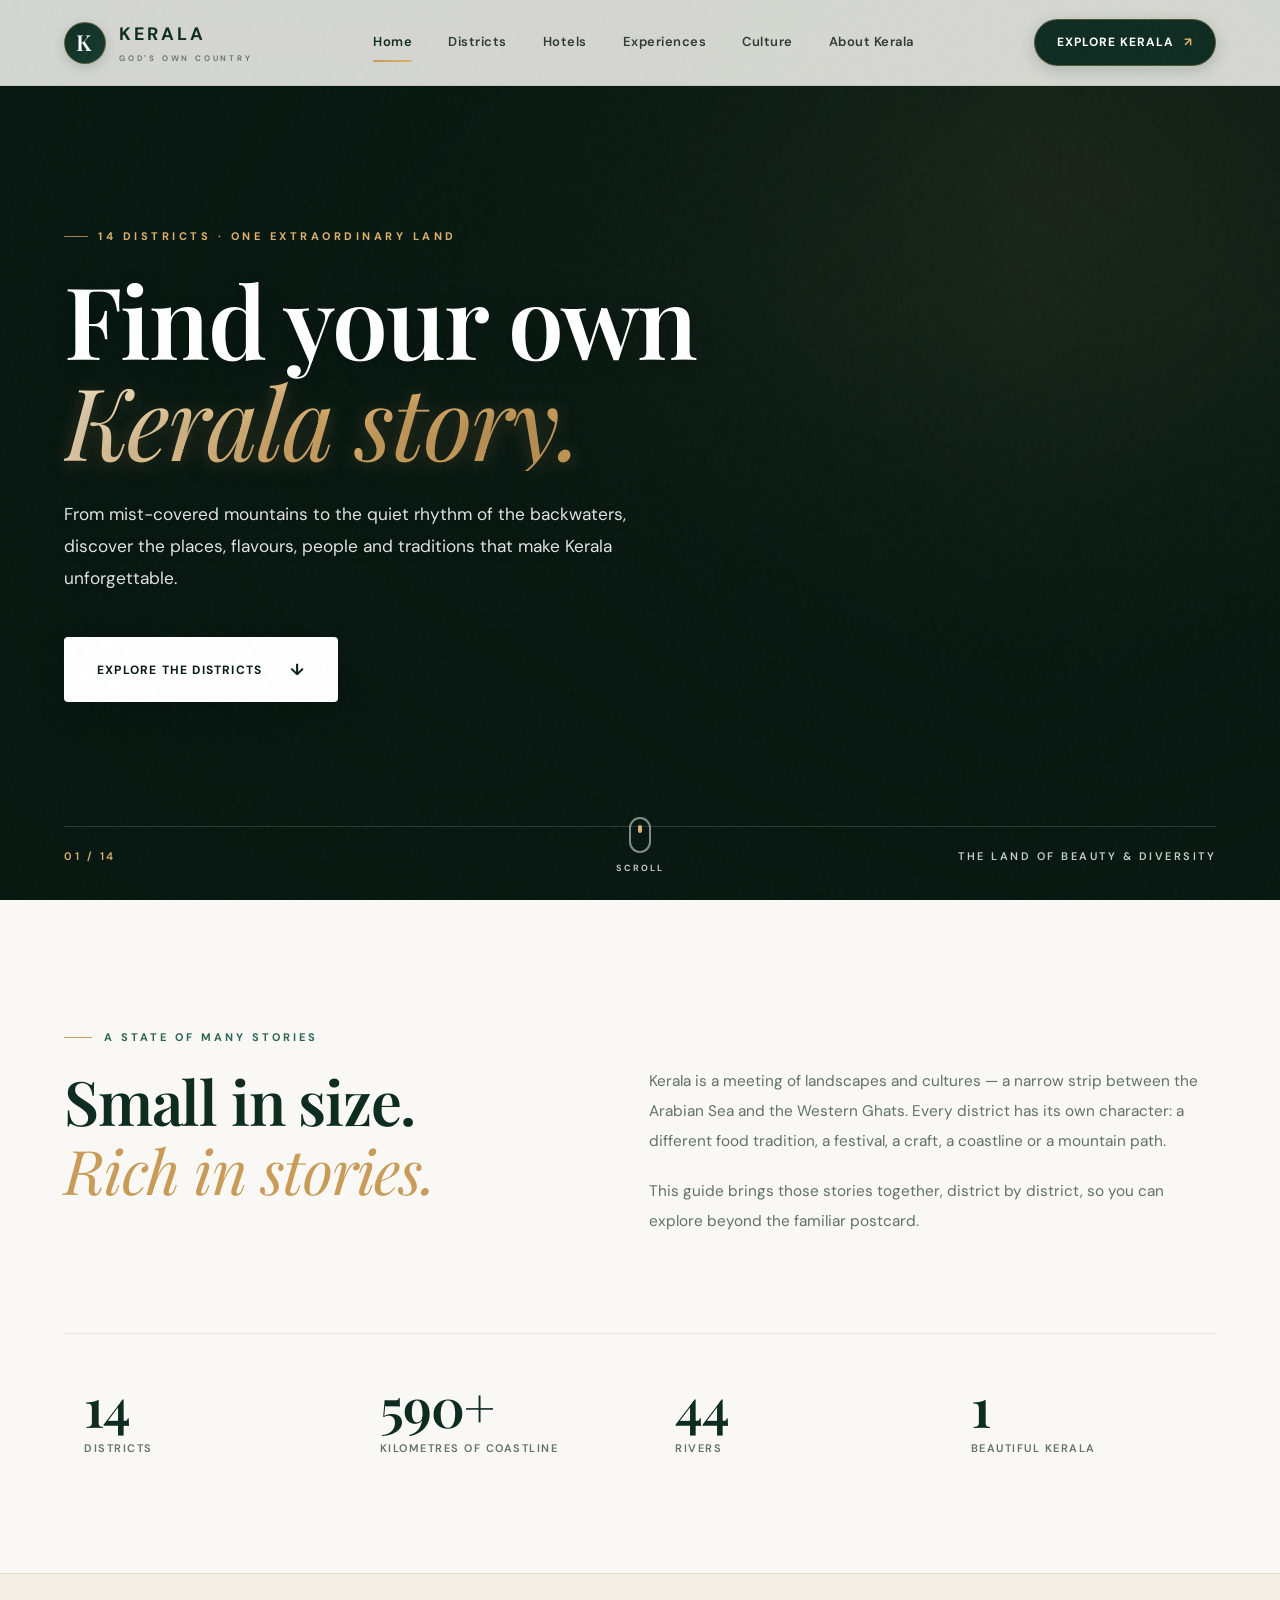
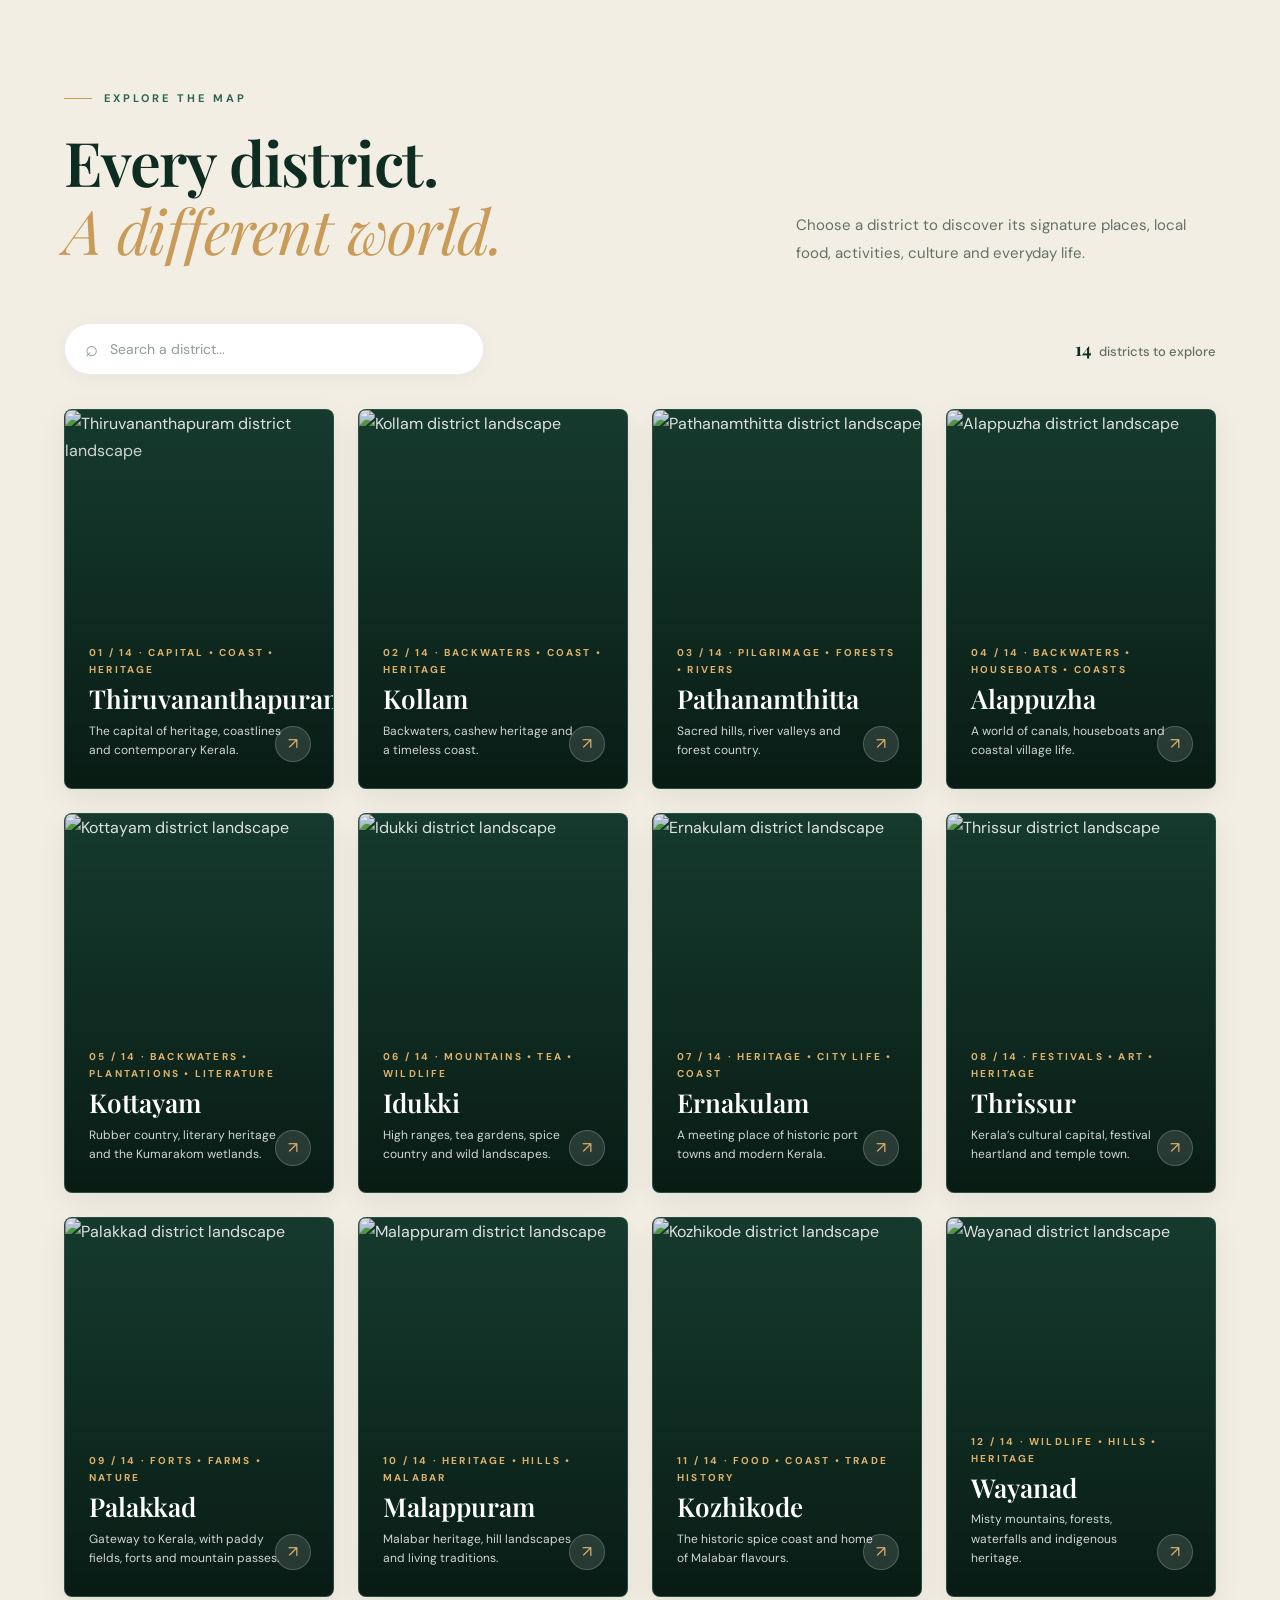
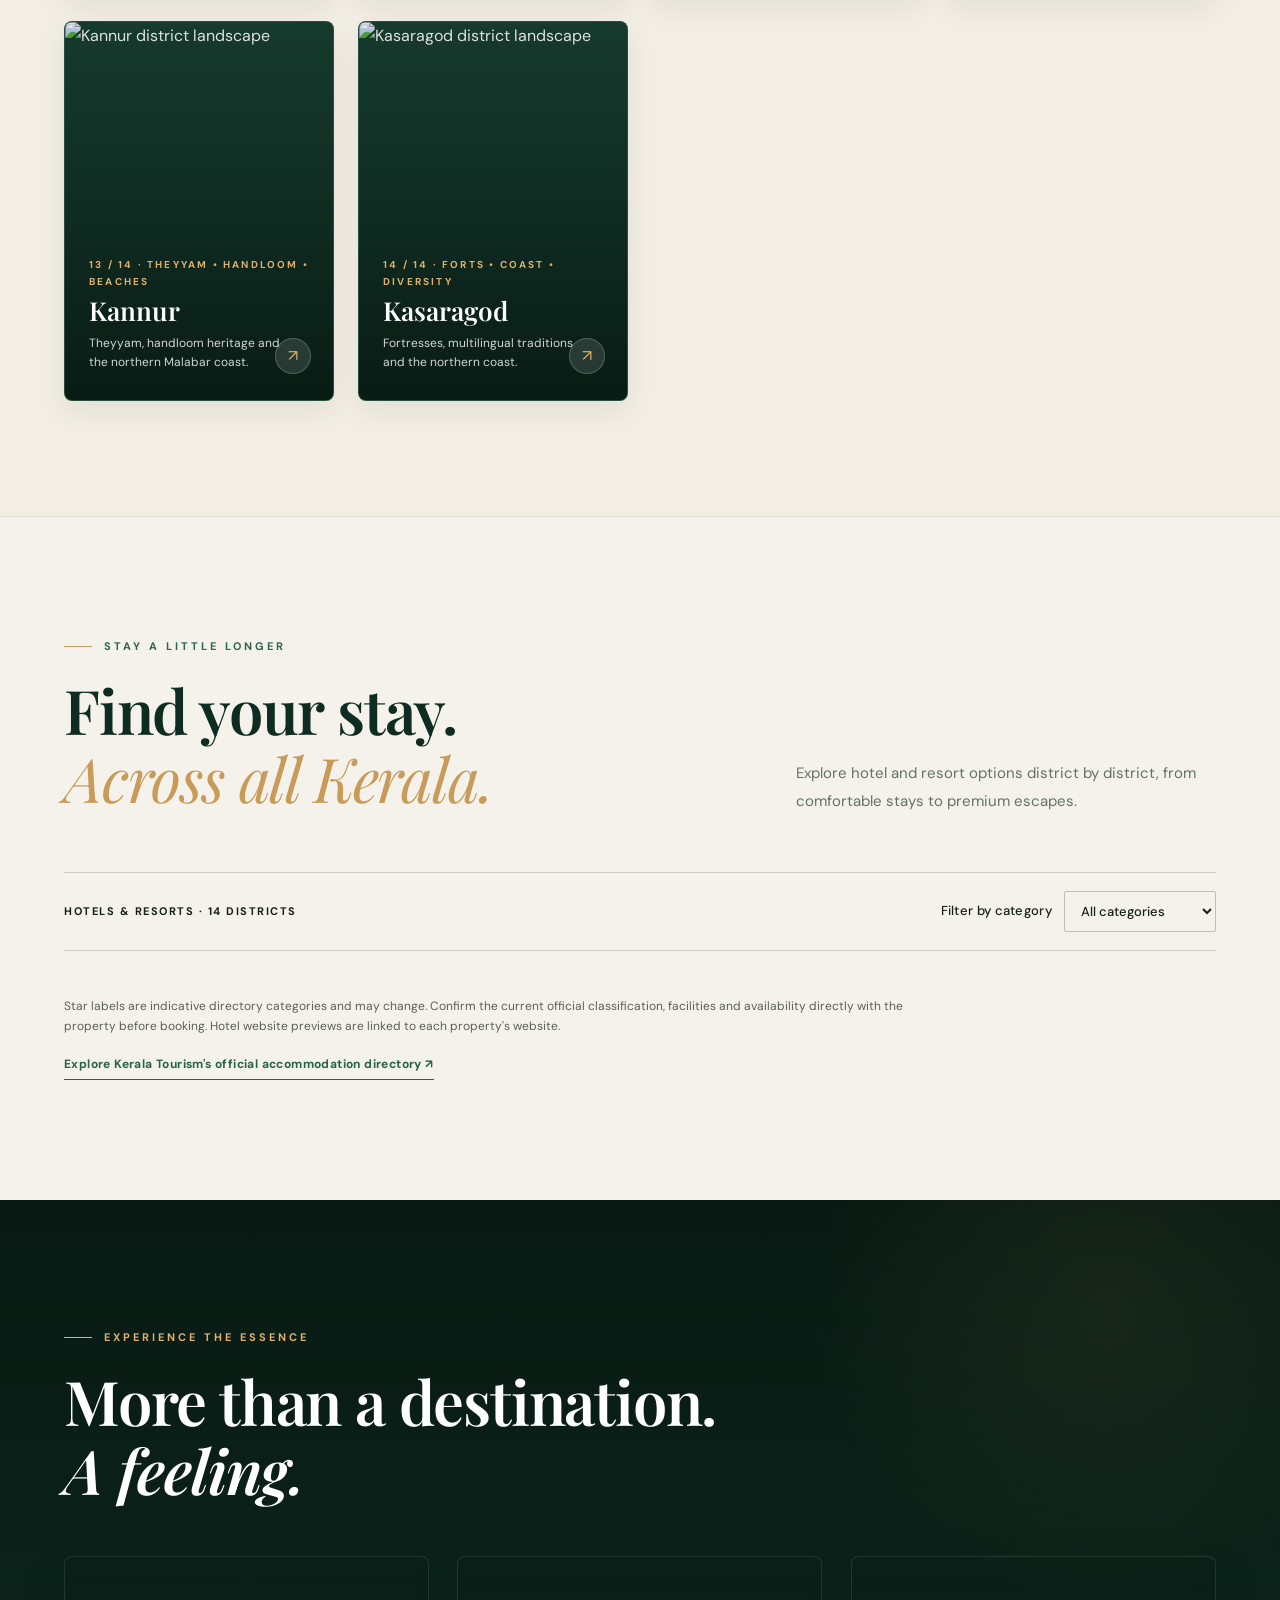
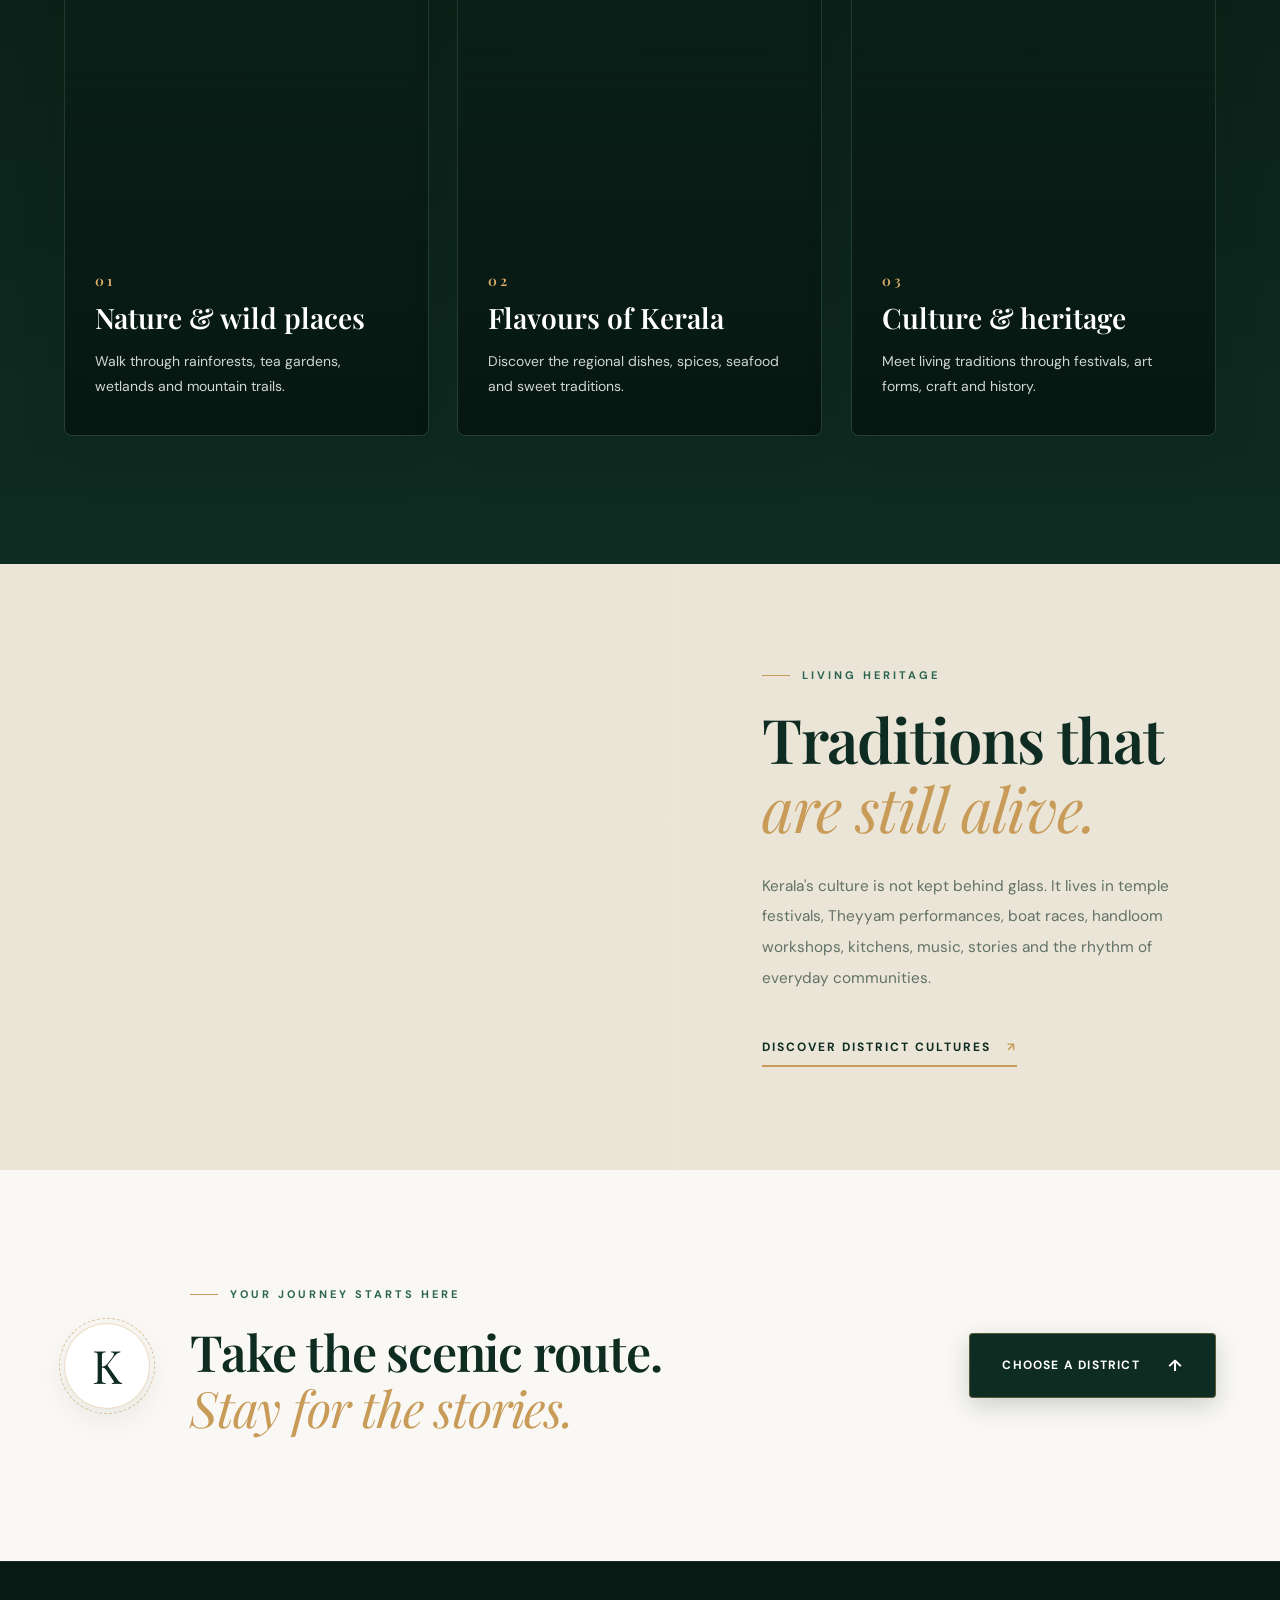
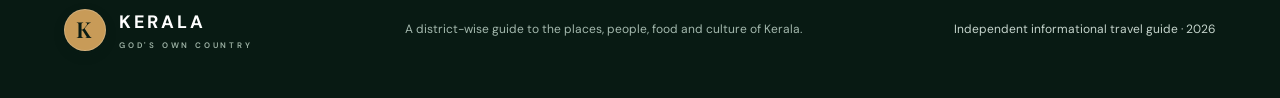
==== kerala-hotels-photos-fixed/kerala/index.html @ 07b2b493 "Add complete Travelogue project" ====
<!DOCTYPE html>
<html lang="en">
<head>
<meta charset="UTF-8">
<meta name="viewport" content="width=device-width, initial-scale=1.0">
<meta name="description" content="Explore all 14 districts of Kerala — places, food, culture, activities and local life.">
<title>KERALA — Discover God's Own Country</title>
<link rel="preconnect" href="https://fonts.googleapis.com">
<link rel="preconnect" href="https://fonts.gstatic.com" crossorigin>
<link href="https://fonts.googleapis.com/css2?family=DM+Sans:ital,wght@0,300;0,400;0,500;0,600;0,700;1,400&family=Playfair+Display:ital,wght@0,400;0,500;0,600;0,700;1,400;1,600&display=swap" rel="stylesheet">
<link rel="stylesheet" href="css/style.css">
</head>
<body>
<div class="scroll-progress-bar" id="scrollProgressBar" aria-hidden="true"></div>

<header class="site-header" id="siteHeader">
  <a class="brand" href="index.html">
    <span class="brand-mark">K</span>
    <span>KERALA<small>GOD'S OWN COUNTRY</small></span>
  </a>
  <button class="menu-toggle" id="menuToggle" aria-label="Open navigation">☰</button>
  <nav class="main-nav" id="mainNav">
    <a class="active" href="#home">Home</a>
    <a href="#districts">Districts</a>
    <a href="#hotels">Hotels</a>
    <a href="#experiences">Experiences</a>
    <a href="#culture">Culture</a>
    <a href="#about">About Kerala</a>
  </nav>
  <a class="nav-cta" href="#districts">Explore Kerala <span>↗</span></a>
</header>

<main>
<section class="hero" id="home">
  <div class="hero-image" id="heroBg"></div>
  <div class="hero-shade"></div>
  <div class="hero-content">
    <p class="eyebrow light">14 DISTRICTS · ONE EXTRAORDINARY LAND</p>
    <h1>Find your own<br><em>Kerala story.</em></h1>
    <p class="hero-copy">From mist-covered mountains to the quiet rhythm of the backwaters, discover the places, flavours, people and traditions that make Kerala unforgettable.</p>
    <a class="button button-light" href="#districts">Explore the districts <span>↓</span></a>
  </div>
  <div class="hero-caption">
    <span>01 / 14</span>
    <span>THE LAND OF BEAUTY & DIVERSITY</span>
  </div>
  <div class="hero-scroll-indicator" aria-hidden="true">
    <div class="mouse-icon"><div class="mouse-wheel"></div></div>
    <span>SCROLL</span>
  </div>
</section>

<section class="intro section-wrap" id="about">
  <div class="section-kicker" data-reveal>A STATE OF MANY STORIES</div>
  <div class="intro-grid">
    <h2 data-reveal>Small in size.<br><em>Rich in stories.</em></h2>
    <div data-reveal>
      <p>Kerala is a meeting of landscapes and cultures — a narrow strip between the Arabian Sea and the Western Ghats. Every district has its own character: a different food tradition, a festival, a craft, a coastline or a mountain path.</p>
      <p>This guide brings those stories together, district by district, so you can explore beyond the familiar postcard.</p>
    </div>
  </div>
  <div class="stats" data-reveal>
    <div><strong>14</strong><span>Districts</span></div>
    <div><strong>590+</strong><span>Kilometres of coastline</span></div>
    <div><strong>44</strong><span>Rivers</span></div>
    <div><strong>1</strong><span>Beautiful Kerala</span></div>
  </div>
</section>

<section class="district-section" id="districts">
  <div class="section-wrap">
    <div class="section-heading" data-reveal>
      <div>
        <div class="section-kicker">EXPLORE THE MAP</div>
        <h2>Every district.<br><em>A different world.</em></h2>
      </div>
      <p>Choose a district to discover its signature places, local food, activities, culture and everyday life.</p>
    </div>
    <div class="district-tools" data-reveal>
      <label class="search-box">
        <span class="search-icon">⌕</span>
        <input id="districtSearch" type="search" placeholder="Search a district..." autocomplete="off">
        <button id="searchClear" class="search-clear" type="button" aria-label="Clear search" style="display:none;">✕</button>
      </label>
      <div class="district-count"><b id="districtCount">14</b> districts to explore</div>
    </div>
    <div class="district-grid" id="districtGrid" data-reveal></div>
  </div>
</section>

<section class="hotel-section" id="hotels">
  <div class="section-wrap">
    <div class="section-heading" data-reveal>
      <div><div class="section-kicker">STAY A LITTLE LONGER</div><h2>Find your stay.<br><em>Across all Kerala.</em></h2></div>
      <p>Explore hotel and resort options district by district, from comfortable stays to premium escapes.</p>
    </div>
    <div class="hotel-toolbar" data-reveal>
      <span>HOTELS &amp; RESORTS · 14 DISTRICTS</span>
      <label for="hotelStarFilter">Filter by category
        <select id="hotelStarFilter"><option value="all">All categories</option><option value="5">5 star</option><option value="4">4 star</option><option value="3">3 star</option></select>
      </label>
    </div>
    <div id="hotelDistricts"></div>
    <p class="hotel-disclaimer">Star labels are indicative directory categories and may change. Confirm the current official classification, facilities and availability directly with the property before booking. Hotel website previews are linked to each property's website.</p>
    <a class="hotel-source" href="https://www.keralatourism.org/hotels/" target="_blank" rel="noopener">Explore Kerala Tourism's official accommodation directory ↗</a>
  </div>
</section>

<section class="experience-section" id="experiences">
  <div class="section-wrap">
    <div class="section-kicker light" data-reveal>EXPERIENCE THE ESSENCE</div>
    <h2 data-reveal>More than a destination.<br><em>A feeling.</em></h2>
    <div class="experience-grid" data-reveal>
      <article class="experience-card exp-nature"><div><span>01</span><h3>Nature &amp; wild places</h3><p>Walk through rainforests, tea gardens, wetlands and mountain trails.</p></div></article>
      <article class="experience-card exp-food"><div><span>02</span><h3>Flavours of Kerala</h3><p>Discover the regional dishes, spices, seafood and sweet traditions.</p></div></article>
      <article class="experience-card exp-heritage"><div><span>03</span><h3>Culture &amp; heritage</h3><p>Meet living traditions through festivals, art forms, craft and history.</p></div></article>
    </div>
  </div>
</section>

<section class="culture-strip" id="culture">
  <div class="culture-photo" id="cultureBg" data-reveal="scale-in"></div>
  <div class="culture-copy" data-reveal="fade-left">
    <div class="section-kicker">LIVING HERITAGE</div>
    <h2>Traditions that<br><em>are still alive.</em></h2>
    <p>Kerala's culture is not kept behind glass. It lives in temple festivals, Theyyam performances, boat races, handloom workshops, kitchens, music, stories and the rhythm of everyday communities.</p>
    <a class="text-link" href="#districts">Discover district cultures <span>↗</span></a>
  </div>
</section>

<section class="closing section-wrap" data-reveal>
  <div class="closing-mark">K</div>
  <div>
    <div class="section-kicker">YOUR JOURNEY STARTS HERE</div>
    <h2>Take the scenic route.<br><em>Stay for the stories.</em></h2>
  </div>
  <a class="button button-dark" href="#districts">Choose a district <span>↑</span></a>
</section>
</main>

<footer class="footer">
  <a class="brand brand-footer" href="index.html">
    <span class="brand-mark">K</span>
    <span>KERALA<small>GOD'S OWN COUNTRY</small></span>
  </a>
  <p>A district-wise guide to the places, people, food and culture of Kerala.</p>
  <span>Independent informational travel guide · 2026</span>
</footer>

<script src="js/data.js"></script>
<script src="js/main.js"></script>
<script src="js/hotels.js"></script>
</body>
</html>
---- kerala-hotels-photos-fixed/kerala/css/style.css ----
/* ==========================================================================
   KERALA — IMMERSIVE TOURISM EXPERIENCE
   Inspired by "Kerala Tourism Landing Page Animation — ATITHIKAL"
   High-end Editorial Travel Design System & Motion Engine
   ========================================================================== */

/* --- Custom Properties & Design Tokens --- */
:root {
  /* Earthy Kerala Palette */
  --c-forest-deep: #081a13;
  --c-forest: #0f2c22;
  --c-forest-mid: #183e31;
  --c-forest-soft: #235242;
  --c-forest-light: #2d6552;
  
  --c-gold: #c89b58;
  --c-gold-bright: #dfb16c;
  --c-gold-light: #f1ddb6;
  --c-gold-glow: rgba(200, 155, 88, 0.35);
  
  --c-cream-bg: #f9f8f4;
  --c-cream-surface: #f2eee3;
  --c-cream-alt: #ebe5d7;
  --c-cream-card: #ffffff;
  
  --c-ink: #17211b;
  --c-ink-soft: #2d3b33;
  --c-muted: #627267;
  --c-muted-light: #8e9e94;
  
  --c-border: rgba(20, 50, 36, 0.09);
  --c-border-light: rgba(20, 50, 36, 0.05);
  --c-border-dark: rgba(255, 255, 255, 0.12);
  --c-border-gold: rgba(200, 155, 88, 0.35);
  
  /* Typography */
  --font-serif: 'Playfair Display', Georgia, 'Times New Roman', serif;
  --font-sans: 'DM Sans', -apple-system, BlinkMacSystemFont, 'Segoe UI', Roboto, sans-serif;
  
  /* Layout & Spacing */
  --container-max: 1360px;
  --pad-gutter: clamp(1.5rem, 5vw, 5rem);
  --header-height: 86px;
  
  /* Shadows & Depth */
  --shadow-sm: 0 4px 16px rgba(10, 28, 20, 0.04);
  --shadow-md: 0 10px 30px rgba(10, 28, 20, 0.07);
  --shadow-lg: 0 20px 48px rgba(10, 28, 20, 0.12);
  --shadow-glow: 0 0 35px var(--c-gold-glow);
  
  /* Animation Timing */
  --ease-out-expo: cubic-bezier(0.16, 1, 0.3, 1);
  --ease-out-soft: cubic-bezier(0.25, 1, 0.5, 1);
  --ease-in-out: cubic-bezier(0.65, 0, 0.35, 1);
  --duration-fast: 0.25s;
  --duration-normal: 0.5s;
  --duration-slow: 0.9s;
}

/* --- Base & Reset --- */
*, *::before, *::after {
  box-sizing: border-box;
  margin: 0;
  padding: 0;
}

html {
  scroll-behavior: smooth;
  scroll-padding-top: calc(var(--header-height) + 20px);
  font-size: 16px;
  background-color: var(--c-cream-bg);
  color: var(--c-ink);
  -webkit-font-smoothing: antialiased;
  -moz-osx-font-smoothing: grayscale;
}

body {
  font-family: var(--font-sans);
  line-height: 1.7;
  color: var(--c-ink);
  background-color: var(--c-cream-bg);
  overflow-x: hidden;
  position: relative;
}

/* Subtle Natural Paper/Film Grain Texture Overlay */
body::before {
  content: "";
  position: fixed;
  inset: 0;
  width: 100%;
  height: 100%;
  pointer-events: none;
  z-index: 999;
  opacity: 0.028;
  background-image: url("data:image/svg+xml,%3Csvg viewBox='0 0 200 200' xmlns='http://www.w3.org/2000/svg'%3E%3Cfilter id='noiseFilter'%3E%3CfeTurbulence type='fractalNoise' baseFrequency='0.85' numOctaves='3' stitchTiles='stitch'/%3E%3C/filter%3E%3Crect width='100%25' height='100%25' filter='url(%23noiseFilter)'/%3E%3C/svg%3E");
}

a {
  color: inherit;
  text-decoration: none;
  transition: color var(--duration-fast) ease;
}

img {
  max-width: 100%;
  height: auto;
  display: block;
}

button, input {
  font-family: inherit;
}

/* --- Scroll Progress Bar --- */
.scroll-progress-bar {
  position: fixed;
  top: 0;
  left: 0;
  height: 3px;
  width: 0%;
  background: linear-gradient(90deg, var(--c-gold), #edd2a4, var(--c-gold));
  z-index: 1000;
  box-shadow: 0 0 10px rgba(200, 155, 88, 0.7);
  transition: width 0.1s linear;
  pointer-events: none;
}

/* --- Floating Editorial Header --- */
.site-header {
  height: var(--header-height);
  padding: 0 var(--pad-gutter);
  display: flex;
  align-items: center;
  justify-content: space-between;
  position: fixed;
  top: 0;
  left: 0;
  right: 0;
  z-index: 100;
  background: rgba(249, 248, 244, 0.85);
  backdrop-filter: blur(16px);
  -webkit-backdrop-filter: blur(16px);
  border-bottom: 1px solid var(--c-border);
  transition: background var(--duration-normal) var(--ease-out-soft),
              height var(--duration-normal) var(--ease-out-soft),
              box-shadow var(--duration-normal) var(--ease-out-soft),
              border-color var(--duration-normal) var(--ease-out-soft);
}

.site-header.scrolled {
  height: 72px;
  background: rgba(249, 248, 244, 0.96);
  box-shadow: 0 10px 30px rgba(10, 28, 20, 0.08);
  border-bottom-color: rgba(20, 50, 36, 0.12);
}

/* Brand Identity */
.brand {
  display: flex;
  align-items: center;
  gap: 13px;
  font-size: 18px;
  font-weight: 700;
  letter-spacing: 3px;
  color: var(--c-forest);
  position: relative;
  transition: transform var(--duration-fast) ease;
}

.brand:hover {
  transform: translateY(-1px);
}

.brand-mark {
  width: 42px;
  height: 42px;
  border-radius: 50%;
  display: grid;
  place-items: center;
  background: linear-gradient(135deg, var(--c-forest) 0%, #173d30 100%);
  color: #fff;
  font-family: var(--font-serif);
  font-size: 22px;
  font-weight: 600;
  border: 1px solid rgba(200, 155, 88, 0.4);
  box-shadow: 0 4px 12px rgba(10, 28, 20, 0.15);
  transition: border-color var(--duration-normal) ease, transform var(--duration-normal) var(--ease-out-expo);
}

.brand:hover .brand-mark {
  border-color: var(--c-gold);
  transform: rotate(5deg) scale(1.05);
}

.brand small {
  display: block;
  font-size: 8px;
  letter-spacing: 2.8px;
  font-weight: 600;
  color: var(--c-muted);
  margin-top: 2px;
}

/* Minimal Navigation Links */
.main-nav {
  display: flex;
  align-items: center;
  gap: 36px;
  font-size: 13px;
  font-weight: 600;
  letter-spacing: 0.5px;
  color: var(--c-ink-soft);
}

.main-nav a {
  padding: 8px 0;
  position: relative;
  transition: color var(--duration-fast) ease;
}

.main-nav a::after {
  content: "";
  position: absolute;
  bottom: 0;
  left: 0;
  width: 0;
  height: 2px;
  background: linear-gradient(90deg, var(--c-gold), var(--c-gold-bright));
  transition: width var(--duration-normal) var(--ease-out-expo);
  border-radius: 2px;
}

.main-nav a:hover,
.main-nav a.active {
  color: var(--c-forest);
}

.main-nav a:hover::after,
.main-nav a.active::after {
  width: 100%;
}

/* Nav CTA Button */
.nav-cta {
  display: inline-flex;
  align-items: center;
  gap: 10px;
  font-size: 12px;
  font-weight: 700;
  letter-spacing: 1px;
  text-transform: uppercase;
  background: var(--c-forest);
  color: #ffffff;
  padding: 12px 22px;
  border-radius: 40px;
  border: 1px solid rgba(200, 155, 88, 0.35);
  box-shadow: 0 4px 16px rgba(15, 44, 34, 0.2);
  transition: all var(--duration-normal) var(--ease-out-expo);
  position: relative;
  overflow: hidden;
}

.nav-cta::before {
  content: "";
  position: absolute;
  inset: 0;
  background: linear-gradient(90deg, transparent, rgba(255, 255, 255, 0.15), transparent);
  transform: translateX(-100%);
  transition: transform 0.6s ease;
}

.nav-cta:hover {
  background: var(--c-forest-mid);
  border-color: var(--c-gold);
  transform: translateY(-2px);
  box-shadow: 0 8px 24px rgba(15, 44, 34, 0.28), 0 0 16px var(--c-gold-glow);
}

.nav-cta:hover::before {
  transform: translateX(100%);
}

.nav-cta span {
  color: var(--c-gold-bright);
  transition: transform var(--duration-fast) ease;
}

.nav-cta:hover span {
  transform: translate(2px, -2px);
}

/* Mobile Hamburger Toggle */
.menu-toggle {
  display: none;
  background: none;
  border: none;
  cursor: pointer;
  width: 44px;
  height: 44px;
  border-radius: 50%;
  color: var(--c-forest);
  font-size: 26px;
  line-height: 1;
  transition: background-color var(--duration-fast) ease;
}

.menu-toggle:hover {
  background-color: rgba(20, 50, 36, 0.05);
}

/* --- Full-Screen Cinematic Hero Section --- */
.hero {
  position: relative;
  height: 100vh;
  min-height: 720px;
  max-height: 1100px;
  display: flex;
  align-items: center;
  overflow: hidden;
  background-color: var(--c-forest-deep);
  color: #ffffff;
}

/* Landscape Imagery with Ken Burns Animation & Parallax Hook */
.hero-image {
  position: absolute;
  inset: -5%;
  width: 110%;
  height: 110%;
  background-image: url('https://commons.wikimedia.org/wiki/Special:FilePath/Misty_tea_plantation_munnar.jpg?width=2200');
  background-position: center 48%;
  background-size: cover;
  background-repeat: no-repeat;
  will-change: transform;
  animation: kenBurns 28s ease-in-out infinite alternate;
}

@keyframes kenBurns {
  0% {
    transform: scale(1) translate3d(0, 0, 0);
  }
  50% {
    transform: scale(1.07) translate3d(-1%, -1%, 0);
  }
  100% {
    transform: scale(1.12) translate3d(1%, 0.5%, 0);
  }
}

/* Atmospheric Multi-Gradient Shading */
.hero-shade {
  position: absolute;
  inset: 0;
  background: 
    linear-gradient(90deg, 
      rgba(7, 23, 17, 0.88) 0%, 
      rgba(7, 23, 17, 0.62) 45%, 
      rgba(7, 23, 17, 0.25) 80%,
      rgba(7, 23, 17, 0.45) 100%),
    linear-gradient(180deg, 
      rgba(7, 23, 17, 0.3) 0%, 
      transparent 35%, 
      rgba(7, 23, 17, 0.75) 100%),
    radial-gradient(ellipse at 85% 20%, rgba(200, 155, 88, 0.15) 0%, transparent 50%);
  pointer-events: none;
}

/* Hero Content Styling & Staggered Reveal Animation */
.hero-content {
  position: relative;
  z-index: 5;
  margin-left: var(--pad-gutter);
  max-width: 780px;
  padding: 100px 30px 80px 0;
  opacity: 0;
  transform: translateY(30px);
  animation: heroEntrance 1.4s var(--ease-out-expo) forwards 0.25s;
}

@keyframes heroEntrance {
  to {
    opacity: 1;
    transform: translateY(0);
  }
}

.eyebrow {
  font-size: 11px;
  font-weight: 700;
  letter-spacing: 3.5px;
  text-transform: uppercase;
  color: var(--c-muted-light);
  margin-bottom: 22px;
  display: inline-flex;
  align-items: center;
  gap: 10px;
}

.eyebrow.light {
  color: var(--c-gold-bright);
}

.eyebrow::before {
  content: "";
  display: inline-block;
  width: 24px;
  height: 1px;
  background-color: currentColor;
  opacity: 0.7;
}

.hero h1 {
  font-family: var(--font-serif);
  font-size: clamp(52px, 7.8vw, 104px);
  font-weight: 600;
  line-height: 1.02;
  letter-spacing: -2px;
  margin: 0 0 28px;
  color: #ffffff;
  text-shadow: 0 4px 20px rgba(0, 0, 0, 0.35);
}

.hero h1 em {
  font-style: italic;
  font-weight: 400;
  background: linear-gradient(135deg, #fcecd2 0%, var(--c-gold-bright) 50%, var(--c-gold) 100%);
  -webkit-background-clip: text;
  -webkit-text-fill-color: transparent;
  display: inline-block;
  filter: drop-shadow(0 2px 8px rgba(200, 155, 88, 0.25));
}

.hero-copy {
  font-size: clamp(15px, 1.35vw, 18px);
  line-height: 1.85;
  color: rgba(255, 255, 255, 0.88);
  max-width: 580px;
  margin: 0 0 42px;
  font-weight: 400;
  text-shadow: 0 2px 10px rgba(0, 0, 0, 0.3);
}

/* Hero Button */
.button {
  display: inline-flex;
  align-items: center;
  gap: 28px;
  padding: 18px 32px;
  font-size: 12px;
  font-weight: 700;
  letter-spacing: 1.2px;
  text-transform: uppercase;
  border-radius: 4px;
  transition: all var(--duration-normal) var(--ease-out-expo);
  cursor: pointer;
  position: relative;
  overflow: hidden;
}

.button span {
  font-size: 16px;
  transition: transform var(--duration-fast) ease;
}

.button-light {
  background: #ffffff;
  color: var(--c-forest-deep);
  border: 1px solid rgba(255, 255, 255, 0.9);
  box-shadow: 0 10px 30px rgba(0, 0, 0, 0.2);
}

.button-light:hover {
  background: var(--c-gold-light);
  color: var(--c-forest-deep);
  border-color: var(--c-gold);
  transform: translateY(-3px);
  box-shadow: 0 16px 40px rgba(0, 0, 0, 0.28), 0 0 20px var(--c-gold-glow);
}

.button-light:hover span {
  transform: translateY(3px);
}

.button-dark {
  background: var(--c-forest);
  color: #ffffff;
  border: 1px solid rgba(200, 155, 88, 0.4);
  box-shadow: 0 8px 24px rgba(10, 28, 20, 0.18);
}

.button-dark:hover {
  background: var(--c-forest-mid);
  border-color: var(--c-gold);
  transform: translateY(-3px);
  box-shadow: 0 16px 36px rgba(10, 28, 20, 0.28), 0 0 20px var(--c-gold-glow);
}

.button-dark:hover span {
  transform: translateY(-3px);
}

/* Hero Bottom Status Caption */
.hero-caption {
  position: absolute;
  bottom: 34px;
  left: var(--pad-gutter);
  right: var(--pad-gutter);
  display: flex;
  justify-content: space-between;
  align-items: center;
  color: rgba(255, 255, 255, 0.78);
  font-size: 11px;
  font-weight: 600;
  letter-spacing: 2.5px;
  z-index: 5;
  border-top: 1px solid rgba(255, 255, 255, 0.15);
  padding-top: 20px;
}

.hero-caption span:first-child {
  color: var(--c-gold-bright);
}

/* Animated Scroll Indicator */
.hero-scroll-indicator {
  position: absolute;
  bottom: 24px;
  left: 50%;
  transform: translateX(-50%);
  display: flex;
  flex-direction: column;
  align-items: center;
  gap: 8px;
  color: rgba(255, 255, 255, 0.75);
  font-size: 9px;
  font-weight: 700;
  letter-spacing: 2px;
  z-index: 5;
  pointer-events: none;
}

.hero-scroll-indicator .mouse-icon {
  width: 22px;
  height: 36px;
  border: 2px solid rgba(255, 255, 255, 0.5);
  border-radius: 14px;
  position: relative;
}

.hero-scroll-indicator .mouse-wheel {
  width: 4px;
  height: 8px;
  background-color: var(--c-gold-bright);
  border-radius: 2px;
  position: absolute;
  top: 6px;
  left: 50%;
  transform: translateX(-50%);
  animation: mouseScroll 2.2s infinite ease-in-out;
}

@keyframes mouseScroll {
  0% {
    opacity: 0;
    transform: translate(-50%, 0);
  }
  30% {
    opacity: 1;
  }
  100% {
    opacity: 0;
    transform: translate(-50%, 14px);
  }
}

/* --- Section Containers & Layout --- */
.section-wrap {
  max-width: var(--container-max);
  margin: 0 auto;
  padding-left: var(--pad-gutter);
  padding-right: var(--pad-gutter);
}

.section-kicker {
  font-size: 11px;
  font-weight: 700;
  letter-spacing: 3px;
  color: var(--c-forest-light);
  margin-bottom: 20px;
  display: flex;
  align-items: center;
  gap: 12px;
  text-transform: uppercase;
}

.section-kicker::before {
  content: "";
  display: inline-block;
  width: 28px;
  height: 1.5px;
  background-color: var(--c-gold);
}

.section-kicker.light {
  color: var(--c-gold-bright);
}

.section-kicker.light::before {
  background-color: var(--c-gold-bright);
}

/* --- Section 1: Intro ("A State of Many Stories") --- */
.intro {
  padding-top: clamp(80px, 10vw, 140px);
  padding-bottom: clamp(70px, 9vw, 130px);
  position: relative;
}

.intro-grid {
  display: grid;
  grid-template-columns: 1fr 1.15fr;
  gap: 8%;
  align-items: start;
}

.intro h2,
.section-heading h2,
.experience-section h2,
.culture-copy h2,
.closing h2,
.district-intro h2,
.content-section h2 {
  font-family: var(--font-serif);
  font-size: clamp(38px, 4.8vw, 68px);
  font-weight: 600;
  line-height: 1.12;
  letter-spacing: -1.2px;
  margin: 0 0 10px;
  color: var(--c-forest);
}

.intro h2 em,
.section-heading h2 em,
.culture-copy h2 em,
.closing h2 em,
.district-intro h2 em,
.content-section h2 em {
  font-style: italic;
  font-weight: 400;
  color: var(--c-gold);
}

.intro-grid > div p {
  color: var(--c-muted);
  font-size: clamp(15px, 1.2vw, 17px);
  line-height: 1.95;
  margin: 0 0 20px;
}

/* Animated Stats Counter Grid */
.stats {
  display: grid;
  grid-template-columns: repeat(4, 1fr);
  border-top: 1px solid var(--c-border);
  margin-top: clamp(50px, 6vw, 85px);
  padding-top: clamp(30px, 4vw, 45px);
  gap: 30px;
}

.stats div {
  display: flex;
  flex-direction: column;
  gap: 6px;
  position: relative;
  padding-left: 18px;
  border-left: 2px solid transparent;
  transition: border-color var(--duration-normal) ease;
}

.stats div:hover {
  border-left-color: var(--c-gold);
}

.stats strong {
  font-family: var(--font-serif);
  font-size: clamp(38px, 4.2vw, 54px);
  font-weight: 600;
  color: var(--c-forest);
  line-height: 1;
  letter-spacing: -1px;
}

.stats span {
  font-size: 11px;
  letter-spacing: 1.5px;
  color: var(--c-muted);
  text-transform: uppercase;
  font-weight: 600;
}

/* --- Section 2: District Section ("Every district. A different world.") --- */
.district-section {
  background-color: var(--c-cream-surface);
  padding: clamp(80px, 9vw, 130px) 0;
  position: relative;
  border-top: 1px solid var(--c-border);
  border-bottom: 1px solid var(--c-border);
}

.section-heading {
  display: flex;
  align-items: flex-end;
  justify-content: space-between;
  gap: 50px;
  margin-bottom: 48px;
}

.section-heading > p {
  max-width: 420px;
  color: var(--c-muted);
  font-size: 15px;
  line-height: 1.85;
  margin: 0 0 8px;
}

/* Search Box & District Count */
.district-tools {
  display: flex;
  justify-content: space-between;
  align-items: center;
  margin-bottom: 34px;
  gap: 20px;
}

.search-box {
  display: flex;
  align-items: center;
  gap: 12px;
  width: min(420px, 100%);
  background: #ffffff;
  border: 1px solid var(--c-border);
  border-radius: 30px;
  padding: 0 20px;
  height: 52px;
  box-shadow: var(--shadow-sm);
  transition: all var(--duration-fast) ease;
  position: relative;
}

.search-box:focus-within {
  border-color: var(--c-gold);
  box-shadow: 0 0 0 3px var(--c-gold-glow), var(--shadow-md);
}

.search-box .search-icon {
  font-size: 22px;
  color: var(--c-muted-light);
  line-height: 1;
}

.search-box input {
  border: none;
  outline: none;
  width: 100%;
  font-size: 14px;
  background: transparent;
  color: var(--c-ink);
}

.search-box input::placeholder {
  color: var(--c-muted-light);
}

.search-clear {
  background: none;
  border: none;
  color: var(--c-muted);
  cursor: pointer;
  font-size: 14px;
  padding: 4px;
  border-radius: 50%;
  line-height: 1;
  transition: color var(--duration-fast) ease;
}

.search-clear:hover {
  color: var(--c-forest);
}

.district-count {
  font-size: 13px;
  color: var(--c-muted);
  font-weight: 500;
}

.district-count b {
  color: var(--c-forest);
  font-size: 18px;
  margin-right: 4px;
  font-family: var(--font-serif);
}

/* District Cards Grid */
.district-grid {
  display: grid;
  grid-template-columns: repeat(4, 1fr);
  gap: 24px;
}

.district-card {
  height: 380px;
  position: relative;
  overflow: hidden;
  border-radius: 8px;
  background-color: var(--c-forest-mid);
  color: #ffffff;
  display: flex;
  align-items: flex-end;
  box-shadow: var(--shadow-md);
  border: 1px solid rgba(255, 255, 255, 0.08);
  transition: transform 0.5s var(--ease-out-expo),
              box-shadow 0.5s var(--ease-out-expo),
              border-color 0.5s var(--ease-out-expo);
  will-change: transform;
}

.district-card:hover {
  transform: translateY(-8px) scale(1.01);
  box-shadow: 0 24px 48px rgba(10, 28, 20, 0.22), 0 0 20px var(--c-gold-glow);
  border-color: var(--c-gold);
}

.district-card img {
  position: absolute;
  inset: 0;
  width: 100%;
  height: 100%;
  object-fit: cover;
  transition: transform 0.8s var(--ease-out-expo), filter 0.8s ease;
  will-change: transform;
}

.district-card:hover img {
  transform: scale(1.08);
  filter: brightness(1.05);
}

.district-card::after {
  content: "";
  position: absolute;
  inset: 0;
  background: linear-gradient(
    180deg,
    rgba(8, 26, 19, 0.1) 0%,
    rgba(8, 26, 19, 0.4) 40%,
    rgba(8, 26, 19, 0.95) 100%
  );
  transition: opacity 0.5s ease;
}

.district-card:hover::after {
  opacity: 0.9;
}

.district-card-content {
  position: relative;
  z-index: 2;
  padding: 28px 24px;
  width: 100%;
  transform: translateY(0);
  transition: transform 0.4s var(--ease-out-expo);
}

.district-card .number {
  font-size: 10px;
  font-weight: 700;
  letter-spacing: 2.2px;
  color: var(--c-gold-bright);
  text-transform: uppercase;
  display: block;
  margin-bottom: 6px;
}

.district-card h3 {
  font-family: var(--font-serif);
  font-size: 26px;
  font-weight: 600;
  line-height: 1.15;
  margin: 0 0 8px;
  color: #ffffff;
  transition: color var(--duration-fast) ease;
}

.district-card:hover h3 {
  color: #fffaf0;
}

.district-card p {
  font-size: 12px;
  line-height: 1.6;
  color: rgba(255, 255, 255, 0.82);
  margin: 0;
  max-width: 90%;
}

.district-card .arrow {
  position: absolute;
  right: 22px;
  bottom: 26px;
  width: 36px;
  height: 36px;
  border-radius: 50%;
  background: rgba(255, 255, 255, 0.12);
  border: 1px solid rgba(255, 255, 255, 0.2);
  display: grid;
  place-items: center;
  font-size: 16px;
  color: var(--c-gold-bright);
  transition: all var(--duration-normal) var(--ease-out-expo);
}

.district-card:hover .arrow {
  background: var(--c-gold);
  color: var(--c-forest-deep);
  transform: rotate(45deg) scale(1.1);
  box-shadow: 0 0 15px var(--c-gold-glow);
}

.no-results {
  grid-column: 1 / -1;
  padding: 80px 20px;
  text-align: center;
  color: var(--c-muted);
  font-size: 17px;
  background: #ffffff;
  border-radius: 8px;
  border: 1px dashed var(--c-border);
}

/* --- Section 3: Experience Cards ("More than a destination. A feeling.") --- */
.experience-section {
  background: linear-gradient(180deg, var(--c-forest-deep) 0%, var(--c-forest) 100%);
  color: #ffffff;
  padding: clamp(90px, 10vw, 140px) 0;
  position: relative;
  overflow: hidden;
}

.experience-section::before {
  content: "";
  position: absolute;
  top: -20%;
  right: -10%;
  width: 600px;
  height: 600px;
  border-radius: 50%;
  background: radial-gradient(circle, rgba(200, 155, 88, 0.08) 0%, transparent 70%);
  pointer-events: none;
}

.experience-section h2 {
  color: #ffffff;
  margin-bottom: 52px;
}

.experience-grid {
  display: grid;
  grid-template-columns: repeat(3, 1fr);
  gap: 28px;
}

.experience-card {
  height: 480px;
  position: relative;
  border-radius: 8px;
  background-size: cover;
  background-position: center;
  display: flex;
  align-items: flex-end;
  overflow: hidden;
  box-shadow: var(--shadow-lg);
  border: 1px solid rgba(255, 255, 255, 0.1);
  transition: transform 0.6s var(--ease-out-expo),
              box-shadow 0.6s var(--ease-out-expo),
              border-color 0.6s ease;
  will-change: transform;
}

.experience-card:hover {
  transform: translateY(-10px);
  box-shadow: 0 28px 56px rgba(0, 0, 0, 0.4), 0 0 25px var(--c-gold-glow);
  border-color: var(--c-gold);
}

.experience-card::before {
  content: "";
  position: absolute;
  inset: 0;
  background: linear-gradient(
    180deg,
    rgba(6, 22, 16, 0.1) 0%,
    rgba(6, 22, 16, 0.5) 45%,
    rgba(6, 22, 16, 0.95) 100%
  );
  transition: background 0.6s ease;
}

.experience-card:hover::before {
  background: linear-gradient(
    180deg,
    rgba(6, 22, 16, 0.05) 0%,
    rgba(6, 22, 16, 0.4) 40%,
    rgba(6, 22, 16, 0.92) 100%
  );
}

.exp-nature {
  background-image: url('https://commons.wikimedia.org/wiki/Special:FilePath/Athirappalli_Waterfalls%2C_Thrissur%2C_Kerala.jpg?width=900');
}

.exp-food {
  background-image: url('https://commons.wikimedia.org/wiki/Special:FilePath/Onam_Sadya.jpg?width=900');
}

.exp-heritage {
  background-image: url('https://commons.wikimedia.org/wiki/Special:FilePath/Kathakali_performance_at_Kochi_%286841967955%29.jpg?width=900');
}

.experience-card > div {
  position: relative;
  z-index: 2;
  padding: 36px 30px;
  width: 100%;
}

.experience-card span {
  font-family: var(--font-serif);
  font-size: 14px;
  font-weight: 600;
  color: var(--c-gold-bright);
  letter-spacing: 3px;
  display: block;
  margin-bottom: 8px;
}

.experience-card h3 {
  font-family: var(--font-serif);
  font-size: clamp(24px, 2.2vw, 30px);
  font-weight: 600;
  line-height: 1.2;
  margin: 0 0 14px;
  color: #ffffff;
}

.experience-card p {
  font-size: 14px;
  color: rgba(255, 255, 255, 0.82);
  line-height: 1.8;
  margin: 0;
  max-width: 320px;
}

/* --- Section 4: Culture Strip ("Traditions that are still alive.") --- */
.culture-strip {
  display: grid;
  grid-template-columns: 1.15fr 1fr;
  min-height: 600px;
  background-color: var(--c-cream-alt);
  position: relative;
  overflow: hidden;
}

.culture-photo {
  background-image: url('https://commons.wikimedia.org/wiki/Special:FilePath/Theyyam_of_Kerala_by_Shagil_Kannur_205.jpg?width=1200');
  background-position: center;
  background-size: cover;
  position: relative;
  min-height: 480px;
  transition: transform 0.8s var(--ease-out-expo);
}

.culture-photo::after {
  content: "";
  position: absolute;
  inset: 0;
  background: linear-gradient(90deg, transparent 75%, var(--c-cream-alt) 100%);
}

.culture-copy {
  padding: clamp(60px, 8vw, 110px) clamp(30px, 6vw, 90px);
  align-self: center;
  position: relative;
  z-index: 2;
}

.culture-copy p {
  font-size: clamp(15px, 1.2vw, 17px);
  color: var(--c-muted);
  line-height: 2;
  margin: 28px 0 38px;
}

.text-link {
  display: inline-flex;
  align-items: center;
  gap: 16px;
  font-size: 12px;
  text-transform: uppercase;
  font-weight: 700;
  letter-spacing: 2px;
  color: var(--c-forest);
  border-bottom: 2px solid var(--c-gold);
  padding-bottom: 8px;
  transition: all var(--duration-fast) ease;
}

.text-link span {
  color: var(--c-gold);
  transition: transform var(--duration-fast) ease;
}

.text-link:hover {
  color: var(--c-forest-deep);
  border-bottom-color: var(--c-forest);
}

.text-link:hover span {
  transform: translate(3px, -3px);
}

/* --- Section 5: Closing CTA ("Take the scenic route.") --- */
.closing {
  padding-top: clamp(80px, 9vw, 120px);
  padding-bottom: clamp(80px, 9vw, 120px);
  display: flex;
  align-items: center;
  gap: 40px;
  position: relative;
}

.closing-mark {
  width: 86px;
  height: 86px;
  border: 1px solid var(--c-border-gold);
  border-radius: 50%;
  display: grid;
  place-items: center;
  font-family: var(--font-serif);
  font-size: 46px;
  color: var(--c-forest);
  flex-shrink: 0;
  background: #ffffff;
  box-shadow: var(--shadow-md);
  position: relative;
  transition: transform 0.6s var(--ease-out-expo), border-color 0.4s ease;
}

.closing-mark::before {
  content: "";
  position: absolute;
  inset: -6px;
  border: 1px dashed var(--c-gold);
  border-radius: 50%;
  opacity: 0.6;
  animation: rotateBadge 20s linear infinite;
}

@keyframes rotateBadge {
  to {
    transform: rotate(360deg);
  }
}

.closing:hover .closing-mark {
  transform: scale(1.05);
  border-color: var(--c-gold);
}

.closing h2 {
  font-size: clamp(32px, 4vw, 50px);
}

.closing .button {
  margin-left: auto;
  white-space: nowrap;
}

/* --- Footer --- */
.footer {
  background-color: var(--c-forest-deep);
  color: #c5d4cc;
  padding: 45px var(--pad-gutter);
  display: flex;
  align-items: center;
  justify-content: space-between;
  gap: 30px;
  font-size: 12px;
  border-top: 1px solid rgba(255, 255, 255, 0.08);
}

.brand-footer {
  color: #ffffff;
}

.brand-footer .brand-mark {
  background: var(--c-gold);
  color: var(--c-forest-deep);
  border-color: rgba(255, 255, 255, 0.2);
}

.brand-footer small {
  color: #9db2a5;
}

.footer p {
  color: #a3b8ad;
  max-width: 440px;
}

.footer > a:last-child {
  color: var(--c-gold-bright);
  font-weight: 600;
  transition: color var(--duration-fast) ease;
}

.footer > a:last-child:hover {
  color: #ffffff;
}

/* ==========================================================================
   DISTRICT GUIDE PAGES STYLING (Shared via style.css)
   ========================================================================== */
.district-page .site-header {
  position: sticky;
  top: 0;
}

.district-hero {
  min-height: 600px;
  height: 75vh;
  max-height: 850px;
  position: relative;
  display: flex;
  align-items: flex-end;
  color: #ffffff;
  background-color: var(--c-forest-deep);
  overflow: hidden;
}

.district-hero > img {
  position: absolute;
  inset: 0;
  width: 100%;
  height: 100%;
  object-fit: cover;
  transform: scale(1.02);
  transition: transform 1.2s var(--ease-out-expo);
  will-change: transform;
}

.district-hero::after {
  content: "";
  position: absolute;
  inset: 0;
  background: 
    linear-gradient(180deg, rgba(8, 26, 19, 0.3) 0%, rgba(8, 26, 19, 0.95) 100%),
    linear-gradient(90deg, rgba(8, 26, 19, 0.6) 0%, transparent 60%);
}

.district-hero-content {
  position: relative;
  z-index: 2;
  padding: 60px var(--pad-gutter) 65px;
  max-width: 1100px;
  width: 100%;
}

.breadcrumb {
  font-size: 11px;
  color: #c9dbd1;
  letter-spacing: 2px;
  margin-bottom: 24px;
  font-weight: 600;
}

.breadcrumb a {
  color: var(--c-gold-bright);
  transition: color var(--duration-fast) ease;
}

.breadcrumb a:hover {
  color: #ffffff;
}

.district-hero .eyebrow {
  color: var(--c-gold-bright);
}

.district-hero h1 {
  font-family: var(--font-serif);
  font-size: clamp(52px, 7.5vw, 96px);
  font-weight: 600;
  line-height: 1.05;
  letter-spacing: -2px;
  margin: 0 0 16px;
  color: #ffffff;
}

.district-hero .district-tag {
  font-size: 11px;
  font-weight: 700;
  letter-spacing: 2.5px;
  text-transform: uppercase;
  color: var(--c-gold-light);
  margin-bottom: 12px;
}

.district-hero p {
  max-width: 680px;
  color: rgba(255, 255, 255, 0.88);
  font-size: 16px;
  line-height: 1.85;
}

/* District Intro Section */
.district-intro {
  padding-top: clamp(60px, 8vw, 100px);
  padding-bottom: clamp(60px, 8vw, 90px);
  display: grid;
  grid-template-columns: 0.85fr 1.15fr;
  gap: 8%;
  align-items: start;
}

.district-intro p {
  font-size: 16px;
  color: var(--c-muted);
  line-height: 1.95;
  margin: 0 0 16px;
}

.district-facts {
  display: flex;
  gap: 25px;
  flex-wrap: wrap;
  margin-top: 28px;
}

.district-facts span {
  font-size: 11px;
  font-weight: 700;
  letter-spacing: 1.5px;
  color: var(--c-forest);
  border-left: 2px solid var(--c-gold);
  padding-left: 12px;
}

/* Content Sections (Places, Food, Activities, Culture) */
.content-section {
  padding: clamp(70px, 8vw, 110px) 0;
  position: relative;
}

.content-section.alt {
  background-color: var(--c-cream-surface);
  border-top: 1px solid var(--c-border);
  border-bottom: 1px solid var(--c-border);
}

.content-section.dark {
  background: linear-gradient(180deg, var(--c-forest-deep) 0%, var(--c-forest) 100%);
  color: #ffffff;
}

.content-section.dark h2 {
  color: #ffffff;
}

.section-headline {
  display: flex;
  justify-content: space-between;
  align-items: flex-end;
  gap: 40px;
  margin-bottom: 42px;
}

.section-headline .section-kicker {
  margin-bottom: 14px;
}

.section-headline > p {
  max-width: 440px;
  font-size: 14px;
  color: var(--c-muted);
  line-height: 1.85;
  margin: 0;
}

.dark .section-headline > p {
  color: #b5c7bd;
}

/* Info Cards Grid (Places, Food, Activities) */
.item-grid {
  display: grid;
  grid-template-columns: repeat(3, 1fr);
  gap: 26px;
}

.info-card {
  background: #ffffff;
  border-radius: 8px;
  box-shadow: var(--shadow-sm);
  overflow: hidden;
  border: 1px solid var(--c-border);
  transition: transform 0.5s var(--ease-out-expo),
              box-shadow 0.5s var(--ease-out-expo),
              border-color 0.4s ease;
}

.info-card:hover {
  transform: translateY(-8px);
  box-shadow: var(--shadow-lg), 0 0 15px var(--c-gold-glow);
  border-color: var(--c-gold);
}

.info-card img {
  display: block;
  width: 100%;
  height: 240px;
  object-fit: cover;
  background-color: #dbe4dc;
  transition: transform 0.7s var(--ease-out-expo);
}

.info-card:hover img {
  transform: scale(1.06);
}

.info-card-body {
  padding: 24px 26px 28px;
}

.info-card .item-number {
  font-size: 10px;
  letter-spacing: 2px;
  color: var(--c-gold);
  font-weight: 700;
  display: block;
  margin-bottom: 4px;
}

.info-card h3 {
  font-family: var(--font-serif);
  font-size: 24px;
  font-weight: 600;
  color: var(--c-forest);
  margin: 6px 0 10px;
  line-height: 1.25;
}

.info-card p {
  font-size: 13px;
  color: var(--c-muted);
  line-height: 1.85;
  margin: 0;
}

/* Text Panels & Features */
.text-panel-grid {
  display: grid;
  grid-template-columns: 1fr 1fr;
  gap: 24px;
}

.text-panel {
  padding: 36px;
  background: #ffffff;
  border-radius: 8px;
  border: 1px solid var(--c-border);
  box-shadow: var(--shadow-sm);
  transition: border-color var(--duration-fast) ease, transform var(--duration-fast) ease;
}

.text-panel:hover {
  border-color: var(--c-gold);
  transform: translateY(-3px);
}

.text-panel h3 {
  font-family: var(--font-serif);
  font-size: 26px;
  font-weight: 600;
  color: var(--c-forest);
  margin: 0 0 14px;
}

.text-panel p {
  font-size: 14px;
  color: var(--c-muted);
  line-height: 1.95;
  margin: 0;
}

.culture-feature {
  display: grid;
  grid-template-columns: 1fr 1fr;
  gap: 30px;
  align-items: stretch;
  margin-top: 35px;
}

.culture-feature img {
  width: 100%;
  height: 380px;
  object-fit: cover;
  border-radius: 8px;
  box-shadow: var(--shadow-md);
}

.culture-feature .text-panel {
  display: flex;
  flex-direction: column;
  justify-content: center;
  background: rgba(255, 255, 255, 0.05);
  border-color: rgba(255, 255, 255, 0.12);
  color: #ffffff;
}

.culture-feature .text-panel h3 {
  color: #ffffff;
}

.culture-feature .text-panel p {
  color: rgba(255, 255, 255, 0.82);
}

/* Gallery Grid */
.gallery-grid {
  display: grid;
  grid-template-columns: 1.3fr 0.85fr 0.85fr;
  grid-template-rows: 200px 200px;
  gap: 16px;
  border-radius: 8px;
  overflow: hidden;
}

.gallery-grid img {
  width: 100%;
  height: 100%;
  object-fit: cover;
  border-radius: 6px;
  cursor: pointer;
  transition: transform 0.6s var(--ease-out-expo), filter 0.4s ease;
}

.gallery-grid img:first-child {
  grid-row: span 2;
}

.gallery-grid img:hover {
  transform: scale(1.04);
  filter: brightness(1.08);
}

/* District Navigation Footer Bar */
.district-nav {
  display: flex;
  justify-content: space-between;
  align-items: center;
  gap: 25px;
  padding: 42px 0;
  border-top: 1px solid var(--c-border);
  margin-top: 20px;
}

.district-nav a {
  font-family: var(--font-serif);
  font-size: 20px;
  color: var(--c-forest);
  font-weight: 600;
  transition: color var(--duration-fast) ease, transform var(--duration-fast) ease;
}

.district-nav a:hover {
  color: var(--c-gold);
  transform: translateY(-2px);
}

.district-nav span {
  display: block;
  font-family: var(--font-sans);
  color: var(--c-muted);
  font-size: 10px;
  letter-spacing: 2px;
  font-weight: 700;
  text-transform: uppercase;
  margin-bottom: 6px;
}

.notice {
  font-size: 11px;
  color: var(--c-muted-light);
  line-height: 1.8;
  margin-top: 30px;
}

.loading {
  padding: 120px 20px;
  text-align: center;
  color: var(--c-muted);
  font-size: 18px;
  font-family: var(--font-serif);
}

/* --- Scroll-Triggered Animation Classes (Reveal Engine) --- */
[data-reveal] {
  opacity: 0;
  transform: translateY(32px);
  transition: opacity 0.9s var(--ease-out-expo),
              transform 0.9s var(--ease-out-expo),
              filter 0.9s ease;
  filter: blur(4px);
  will-change: opacity, transform, filter;
}

[data-reveal="scale-in"] {
  transform: scale(0.94);
}

[data-reveal="fade-left"] {
  transform: translateX(40px);
}

[data-reveal].is-visible {
  opacity: 1;
  transform: translate(0, 0) scale(1);
  filter: blur(0);
}

/* --- Responsive Media Queries --- */
@media (max-width: 1200px) {
  .district-grid {
    grid-template-columns: repeat(3, 1fr);
  }
}

@media (max-width: 992px) {
  :root {
    --header-height: 76px;
  }
  
  .intro-grid {
    grid-template-columns: 1fr;
    gap: 30px;
  }
  
  .culture-strip {
    grid-template-columns: 1fr;
  }
  
  .culture-photo {
    min-height: 380px;
  }
  
  .culture-photo::after {
    background: linear-gradient(180deg, transparent 70%, var(--c-cream-alt) 100%);
  }
  
  .culture-copy {
    padding: 60px var(--pad-gutter);
  }
  
  .district-intro {
    grid-template-columns: 1fr;
    gap: 25px;
  }
  
  .gallery-grid {
    grid-template-columns: 1fr 1fr;
    grid-template-rows: 160px 160px 160px;
  }
  
  .gallery-grid img:first-child {
    grid-row: span 1;
    grid-column: span 2;
  }
}

@media (max-width: 768px) {
  .site-header {
    height: 70px;
  }
  
  .menu-toggle {
    display: block;
    order: 3;
  }
  
  .nav-cta {
    display: none;
  }
  
  .main-nav {
    position: fixed;
    top: 70px;
    left: 0;
    right: 0;
    background: rgba(249, 248, 244, 0.98);
    backdrop-filter: blur(20px);
    -webkit-backdrop-filter: blur(20px);
    padding: 30px var(--pad-gutter) 40px;
    flex-direction: column;
    align-items: flex-start;
    gap: 18px;
    border-bottom: 1px solid var(--c-border);
    box-shadow: 0 20px 40px rgba(10, 28, 20, 0.15);
    transform: translateY(-120%);
    opacity: 0;
    pointer-events: none;
    transition: transform 0.4s var(--ease-out-expo), opacity 0.3s ease;
    z-index: 99;
  }
  
  .main-nav.open {
    transform: translateY(0);
    opacity: 1;
    pointer-events: auto;
  }
  
  .main-nav a {
    font-size: 18px;
    width: 100%;
    padding: 10px 0;
    border-bottom: 1px solid rgba(20, 50, 36, 0.05);
  }
  
  .hero {
    min-height: 600px;
  }
  
  .hero-content {
    margin-left: 0;
    padding-left: var(--pad-gutter);
    padding-right: var(--pad-gutter);
  }
  
  .section-heading {
    flex-direction: column;
    align-items: flex-start;
    gap: 16px;
  }
  
  .stats {
    grid-template-columns: repeat(2, 1fr);
    gap: 25px;
  }
  
  .district-grid {
    grid-template-columns: repeat(2, 1fr);
    gap: 16px;
  }
  
  .district-card {
    height: 320px;
  }
  
  .district-tools {
    flex-direction: column;
    align-items: flex-start;
  }
  
  .search-box {
    width: 100%;
  }
  
  .experience-grid {
    grid-template-columns: 1fr;
  }
  
  .experience-card {
    height: 380px;
  }
  
  .item-grid {
    grid-template-columns: 1fr;
  }
  
  .text-panel-grid,
  .culture-feature {
    grid-template-columns: 1fr;
  }
  
  .closing {
    flex-direction: column;
    align-items: flex-start;
    gap: 25px;
  }
  
  .closing .button {
    margin-left: 0;
  }
  
  .footer {
    flex-direction: column;
    align-items: flex-start;
    gap: 20px;
  }
  
  .district-nav {
    flex-direction: column;
    align-items: flex-start;
    gap: 20px;
  }
}

@media (max-width: 480px) {
  .district-grid {
    grid-template-columns: 1fr;
  }
  
  .district-card {
    height: 300px;
  }
  
  .hero h1 {
    font-size: 46px;
  }
  
  .hero-caption {
    font-size: 9px;
  }
  
  .stats {
    grid-template-columns: 1fr;
  }
}

/* Accessibility: Respect Reduced Motion Preferences */
@media (prefers-reduced-motion: reduce) {
  *, ::before, ::after {
    animation-duration: 0.01ms !important;
    animation-iteration-count: 1 !important;
    transition-duration: 0.01ms !important;
    scroll-behavior: auto !important;
  }
  
  .hero-image {
    animation: none;
  }
  
  [data-reveal] {
    opacity: 1 !important;
    transform: none !important;
    filter: none !important;
  }
}


/* --- Image Lightbox Modal --- */
.lightbox-modal {
  position: fixed;
  inset: 0;
  z-index: 2000;
  background: rgba(7, 23, 17, 0.94);
  backdrop-filter: blur(16px);
  -webkit-backdrop-filter: blur(16px);
  display: flex;
  align-items: center;
  justify-content: center;
  padding: 30px;
  opacity: 0;
  pointer-events: none;
  transition: opacity 0.35s ease;
}

.lightbox-modal.active {
  opacity: 1;
  pointer-events: auto;
}

.lightbox-content {
  position: relative;
  max-width: 90vw;
  max-height: 88vh;
  display: flex;
  flex-direction: column;
  align-items: center;
  transform: scale(0.95);
  transition: transform 0.35s var(--ease-out-expo);
}

.lightbox-modal.active .lightbox-content {
  transform: scale(1);
}

.lightbox-img {
  max-width: 100%;
  max-height: 80vh;
  object-fit: contain;
  border-radius: 6px;
  box-shadow: 0 20px 60px rgba(0, 0, 0, 0.6), 0 0 30px var(--c-gold-glow);
  border: 1px solid rgba(255, 255, 255, 0.15);
}

.lightbox-caption {
  margin-top: 16px;
  color: #ffffff;
  font-size: 14px;
  letter-spacing: 0.5px;
  text-align: center;
  font-family: var(--font-serif);
}

.lightbox-close {
  position: absolute;
  top: -45px;
  right: 0;
  background: none;
  border: none;
  color: #ffffff;
  font-size: 32px;
  cursor: pointer;
  line-height: 1;
  transition: color var(--duration-fast) ease, transform var(--duration-fast) ease;
}

.lightbox-close:hover {
  color: var(--c-gold-bright);
  transform: scale(1.15);
}

/* --- District-wise hotel directory --- */
.hotel-section{padding:120px 0;background:#f5f2eb;color:var(--c-ink,#18352b)}
.hotel-toolbar{display:flex;justify-content:space-between;align-items:center;gap:20px;margin:42px 0 30px;padding:18px 0;border-top:1px solid rgba(20,50,38,.18);border-bottom:1px solid rgba(20,50,38,.18);font-size:11px;letter-spacing:1.5px;font-weight:700}
.hotel-toolbar label{display:flex;align-items:center;gap:12px;letter-spacing:.3px;font-size:13px;font-weight:500}
.hotel-toolbar select{border:1px solid rgba(20,50,38,.25);background:transparent;padding:10px 34px 10px 12px;color:inherit;font:inherit;border-radius:2px}
.hotel-district-block{margin:48px 0 58px}
.hotel-district-title{display:flex;align-items:center;justify-content:space-between;margin-bottom:20px;border-bottom:1px solid rgba(20,50,38,.15);padding-bottom:12px}
.hotel-district-title h3{font-family:var(--font-serif,'Playfair Display',serif);font-size:clamp(25px,3vw,36px);font-weight:500;margin:0}
.hotel-district-title span{font-size:10px;letter-spacing:1.5px;opacity:.65}
.hotel-cards{display:grid;grid-template-columns:repeat(3,minmax(0,1fr));gap:22px}
.hotel-card{background:#fff;min-width:0;box-shadow:0 10px 35px rgba(20,40,30,.06);transition:transform .35s ease,box-shadow .35s ease}
.hotel-card:hover{transform:translateY(-6px);box-shadow:0 18px 40px rgba(20,40,30,.12)}
.hotel-card[hidden],.hotel-district-block[hidden]{display:none!important}
.hotel-image-link{display:block;height:220px;position:relative;overflow:hidden;background:linear-gradient(135deg,#c9d6c8,#8fa99a)}
.hotel-image{width:100%;height:100%;display:block;object-fit:cover;transition:transform .7s ease}
.hotel-card:hover .hotel-image{transform:scale(1.05)}
.hotel-stars{position:absolute;left:14px;bottom:14px;background:#173b2e;color:#f2d49a;padding:9px 11px;font-size:13px;letter-spacing:1px}
.hotel-stars small{font-size:9px;color:#fff;letter-spacing:1px}
.hotel-info{padding:20px 20px 22px}
.hotel-place{font-size:10px;letter-spacing:1.2px;text-transform:uppercase;opacity:.62}
.hotel-info h3{font-family:var(--font-serif,'Playfair Display',serif);font-size:21px;line-height:1.3;font-weight:500;margin:10px 0 18px;min-height:54px}
.hotel-visit,.hotel-source{font-size:12px;font-weight:700;letter-spacing:.4px;text-decoration:none;color:#286247}
.hotel-visit span{margin-left:5px}
.hotel-disclaimer{font-size:12px;line-height:1.7;opacity:.7;max-width:850px;margin:45px 0 12px}
.hotel-source{display:inline-block;border-bottom:1px solid currentColor;padding-bottom:5px}
@media(max-width:900px){.hotel-cards{grid-template-columns:repeat(2,minmax(0,1fr))}}
@media(max-width:600px){.hotel-section{padding:78px 0}.hotel-cards{grid-template-columns:1fr;gap:16px}.hotel-image-link{height:210px}.hotel-toolbar{align-items:flex-start;flex-direction:column}.hotel-info h3{min-height:0}}

.hotel-photo-credit{font-size:10px;opacity:.58;margin-top:10px;letter-spacing:.2px}
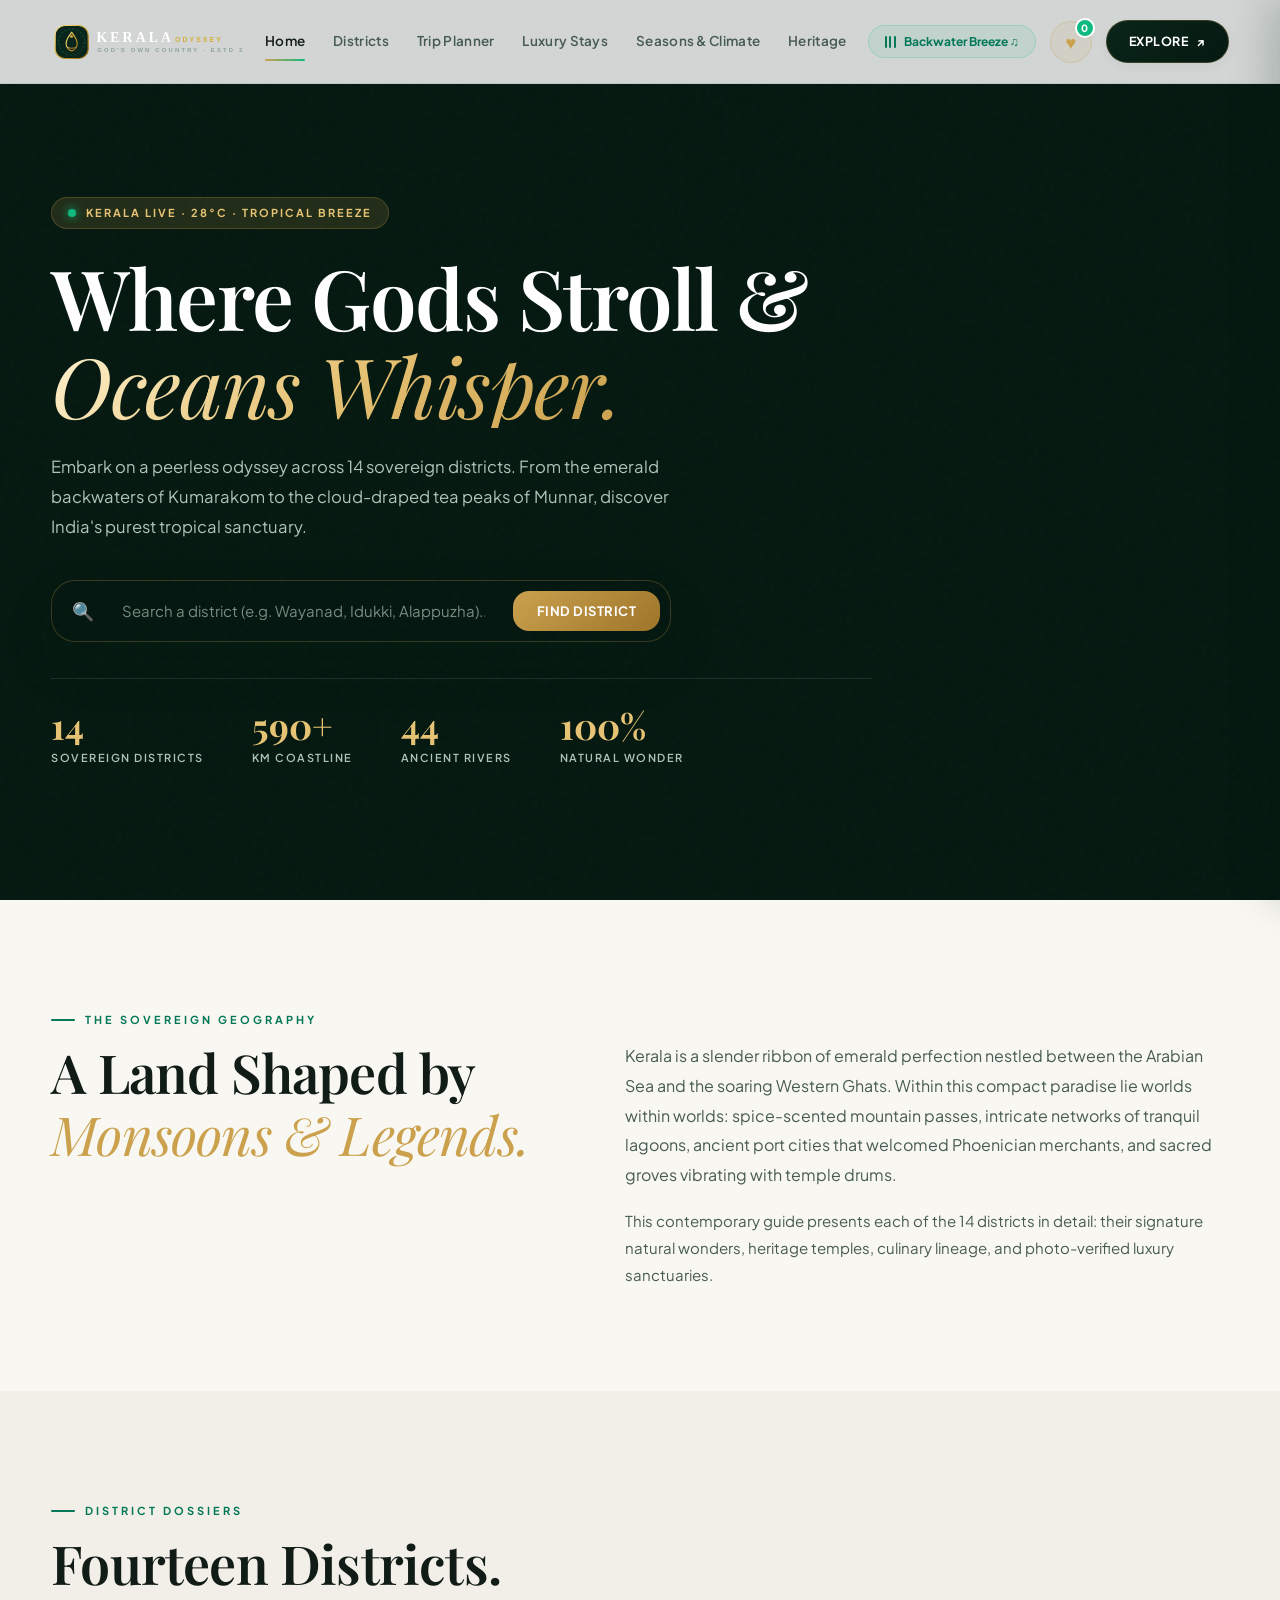
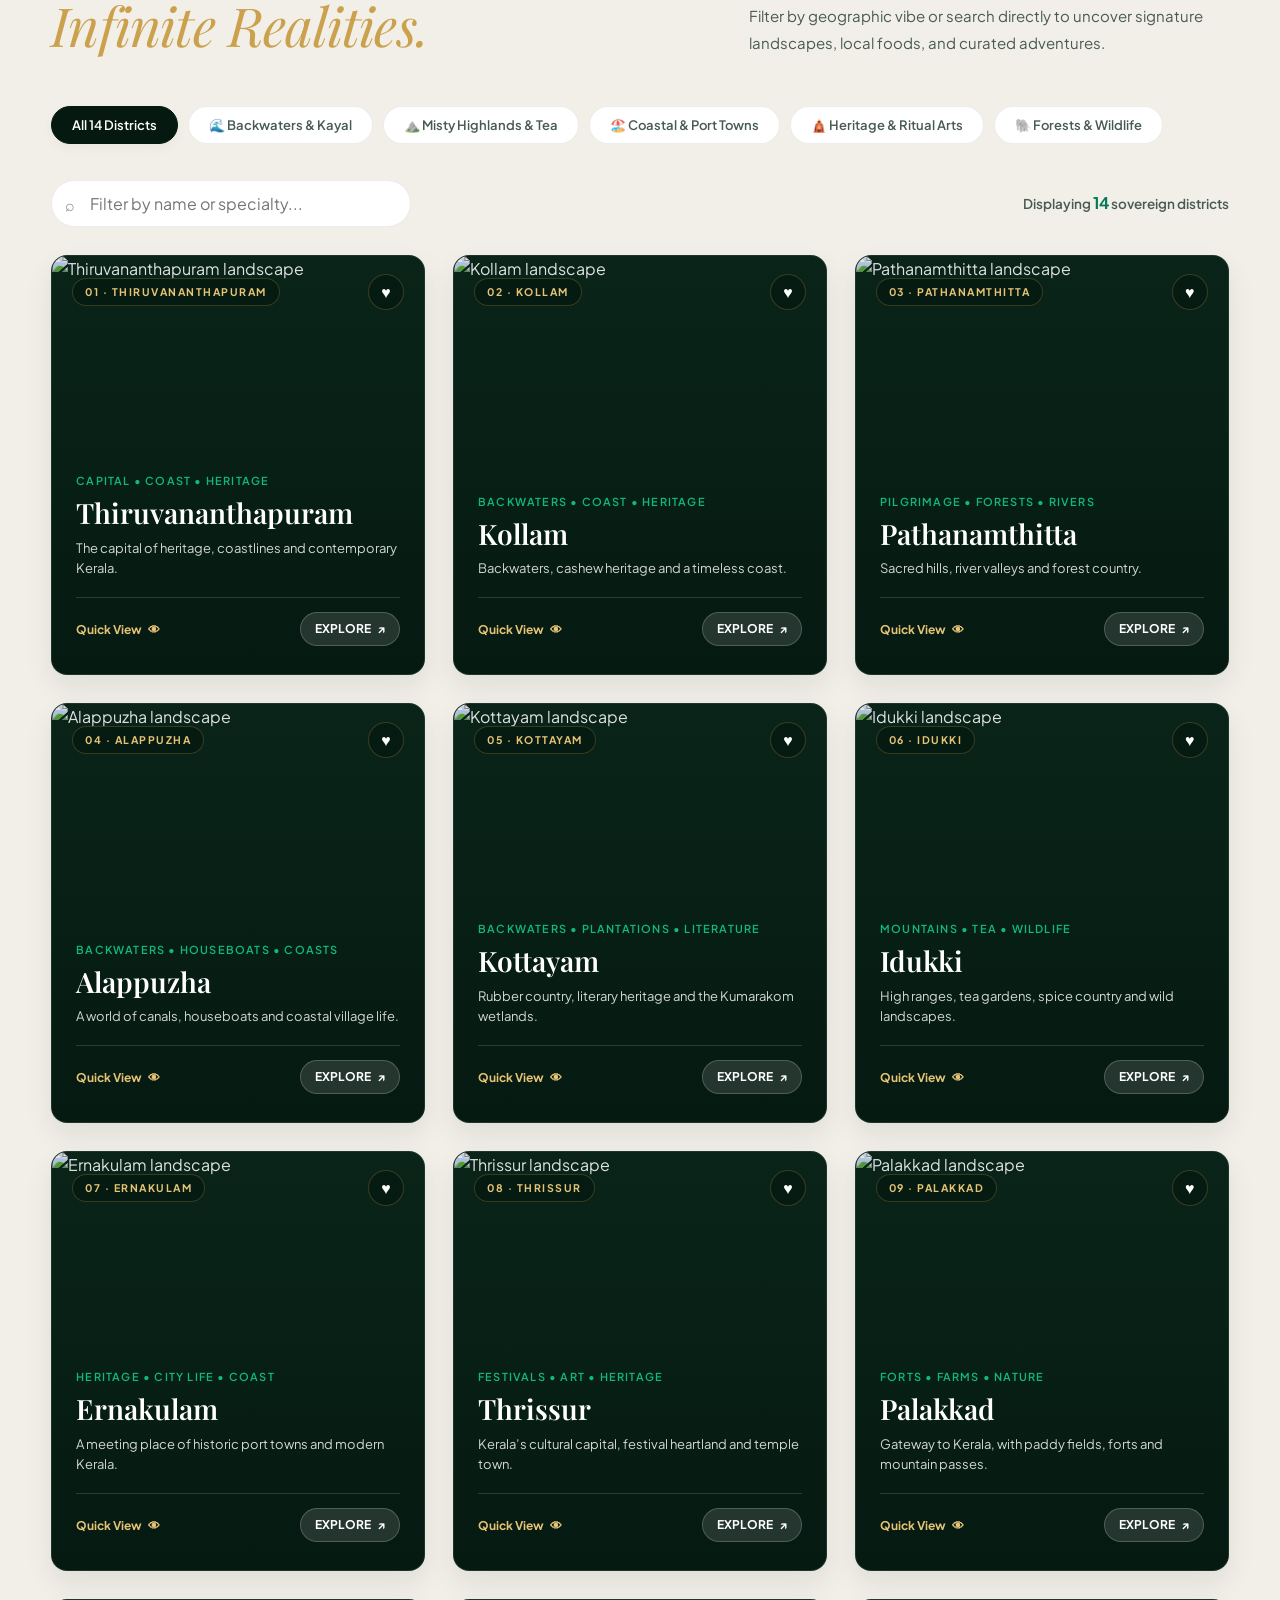
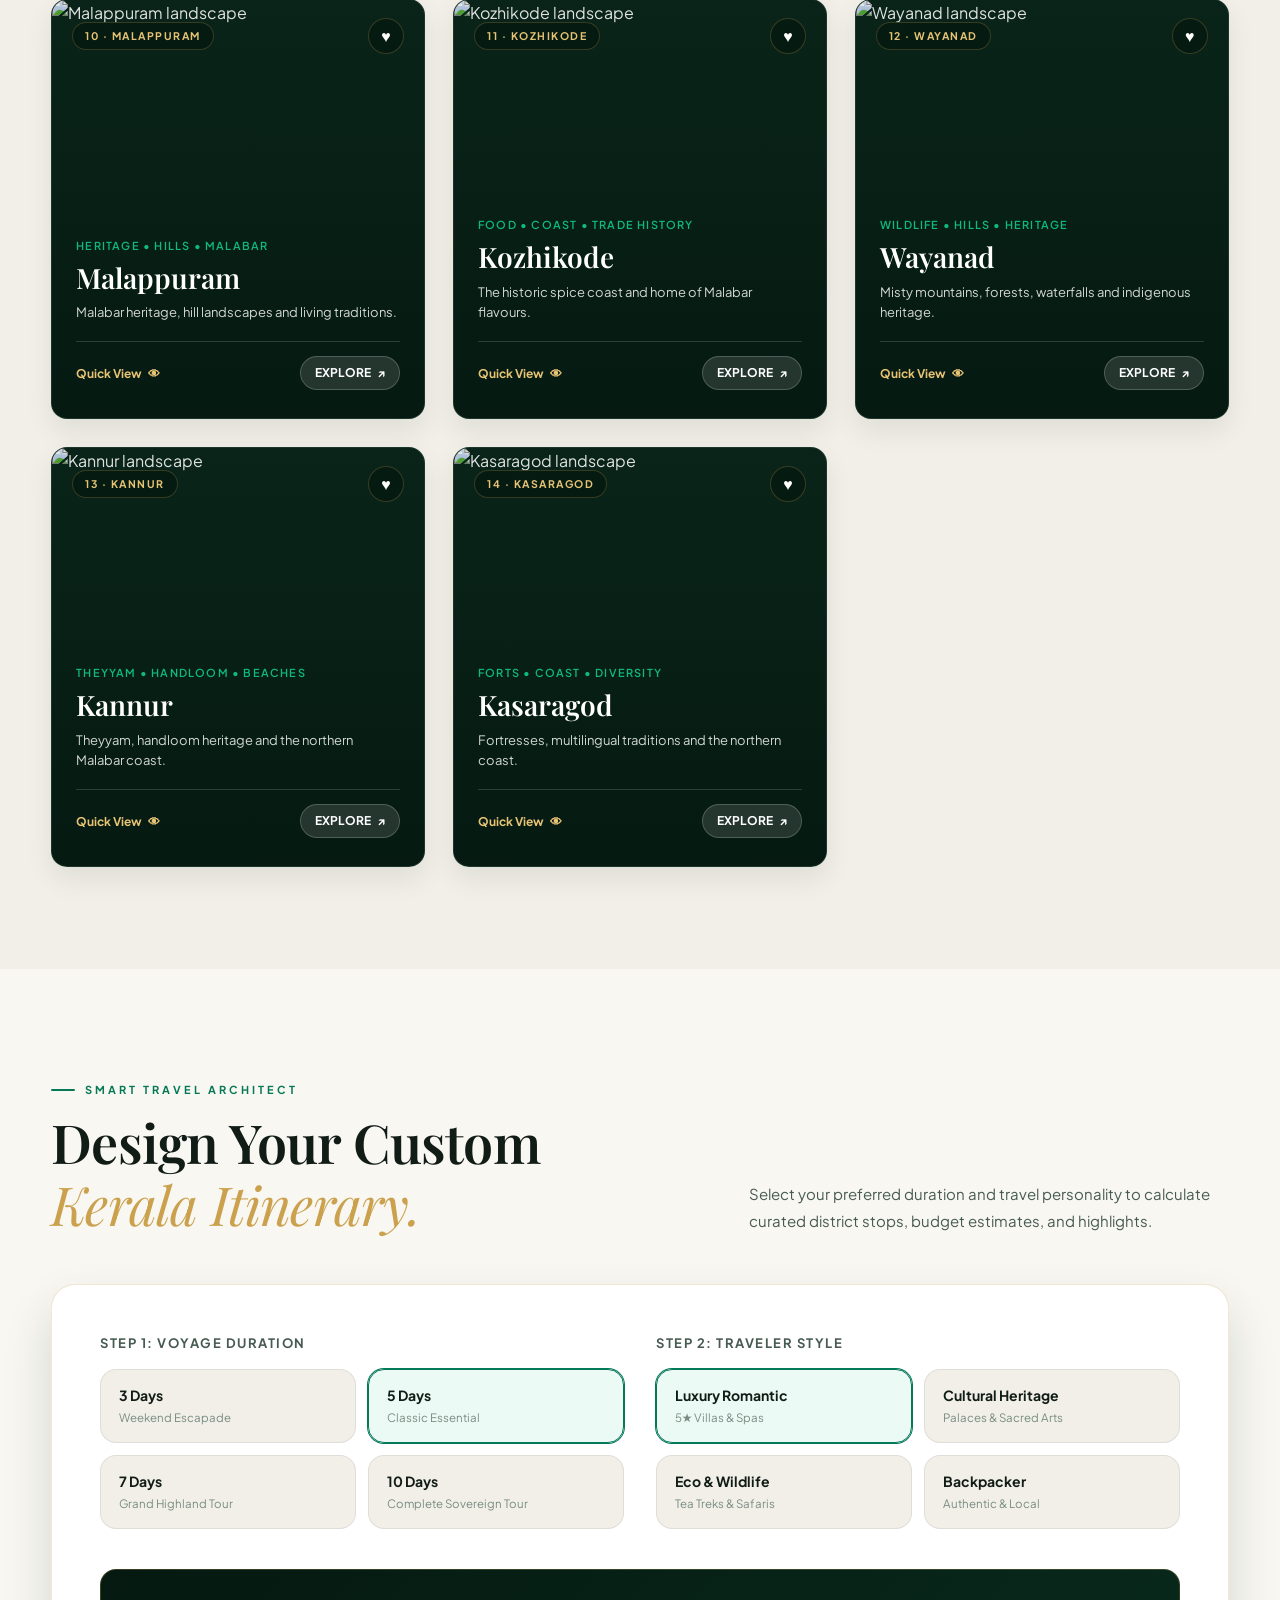
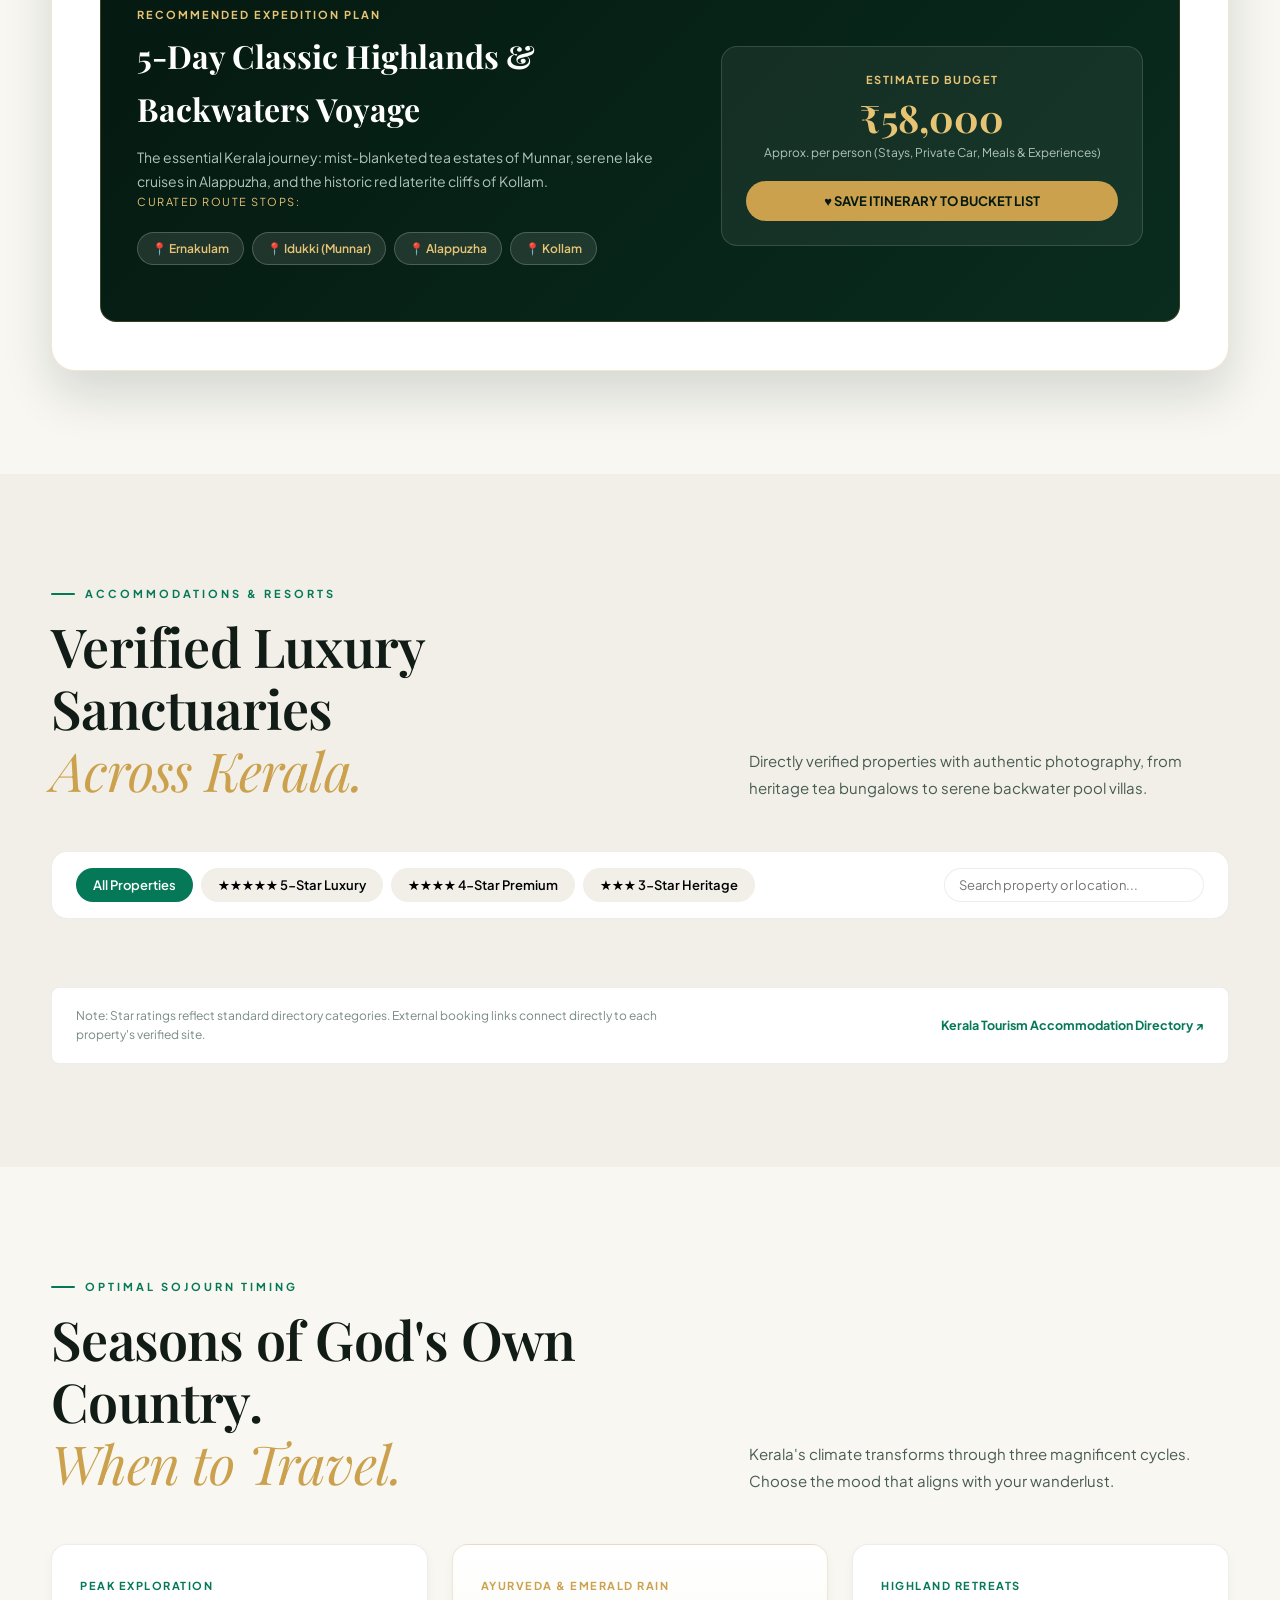
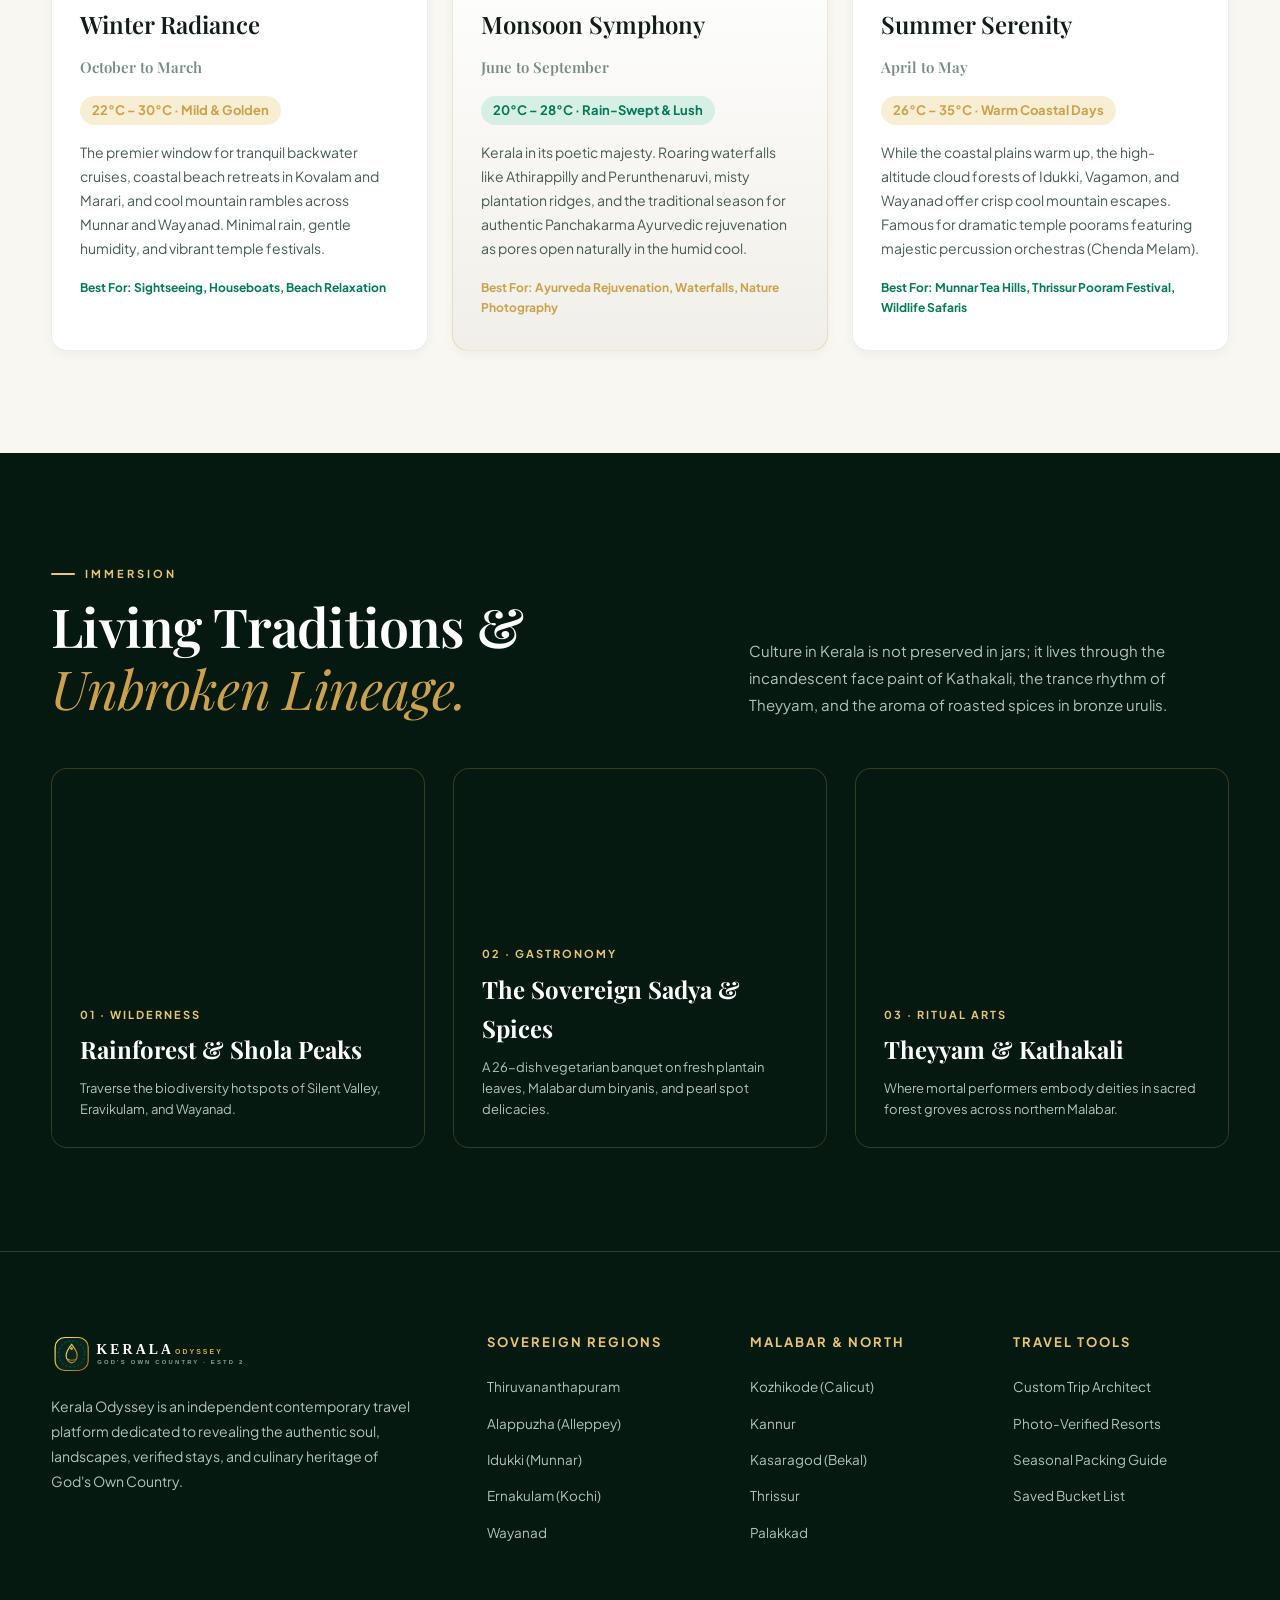
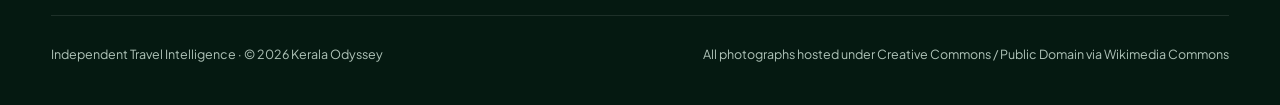
==== commit 45c489a2: "updated" ====
--- a/kerala-hotels-photos-fixed/kerala/index.html
+++ b/kerala-hotels-photos-fixed/kerala/index.html
@@ -1,154 +1,498 @@
 <!DOCTYPE html>
 <html lang="en">
 <head>
-<meta charset="UTF-8">
-<meta name="viewport" content="width=device-width, initial-scale=1.0">
-<meta name="description" content="Explore all 14 districts of Kerala — places, food, culture, activities and local life.">
-<title>KERALA — Discover God's Own Country</title>
-<link rel="preconnect" href="https://fonts.googleapis.com">
-<link rel="preconnect" href="https://fonts.gstatic.com" crossorigin>
-<link href="https://fonts.googleapis.com/css2?family=DM+Sans:ital,wght@0,300;0,400;0,500;0,600;0,700;1,400&family=Playfair+Display:ital,wght@0,400;0,500;0,600;0,700;1,400;1,600&display=swap" rel="stylesheet">
-<link rel="stylesheet" href="css/style.css">
+  <meta charset="UTF-8">
+  <meta name="viewport" content="width=device-width, initial-scale=1.0">
+  <meta name="description" content="Kerala Odyssey — Contemporary luxury guide to all 14 sovereign districts of God's Own Country. Explore backwaters, misty tea highlands, verified hotels, and living culture.">
+  <title>KERALA ODYSSEY — The Sovereign Voyage | God's Own Country</title>
+  
+  <link rel="preconnect" href="https://fonts.googleapis.com">
+  <link rel="preconnect" href="https://fonts.gstatic.com" crossorigin>
+  <link href="https://fonts.googleapis.com/css2?family=Playfair+Display:ital,wght@0,400;0,500;0,600;0,700;1,400;1,600&family=Plus+Jakarta+Sans:wght@300;400;500;600;700;800&display=swap" rel="stylesheet">
+  
+  <link rel="stylesheet" href="css/style.css">
+  <link rel="icon" type="image/svg+xml" href="images/kerala-mark.svg">
 </head>
 <body>
-<div class="scroll-progress-bar" id="scrollProgressBar" aria-hidden="true"></div>
-
-<header class="site-header" id="siteHeader">
-  <a class="brand" href="index.html">
-    <span class="brand-mark">K</span>
-    <span>KERALA<small>GOD'S OWN COUNTRY</small></span>
-  </a>
-  <button class="menu-toggle" id="menuToggle" aria-label="Open navigation">☰</button>
-  <nav class="main-nav" id="mainNav">
-    <a class="active" href="#home">Home</a>
-    <a href="#districts">Districts</a>
-    <a href="#hotels">Hotels</a>
-    <a href="#experiences">Experiences</a>
-    <a href="#culture">Culture</a>
-    <a href="#about">About Kerala</a>
-  </nav>
-  <a class="nav-cta" href="#districts">Explore Kerala <span>↗</span></a>
-</header>
-
-<main>
-<section class="hero" id="home">
-  <div class="hero-image" id="heroBg"></div>
-  <div class="hero-shade"></div>
-  <div class="hero-content">
-    <p class="eyebrow light">14 DISTRICTS · ONE EXTRAORDINARY LAND</p>
-    <h1>Find your own<br><em>Kerala story.</em></h1>
-    <p class="hero-copy">From mist-covered mountains to the quiet rhythm of the backwaters, discover the places, flavours, people and traditions that make Kerala unforgettable.</p>
-    <a class="button button-light" href="#districts">Explore the districts <span>↓</span></a>
+  <!-- Real-time scroll indicator -->
+  <div class="scroll-progress-bar" id="scrollProgressBar" aria-hidden="true"></div>
+
+  <!-- Master Site Navigation -->
+  <header class="site-header" id="siteHeader">
+    <a class="brand" href="index.html" aria-label="Kerala Odyssey Home">
+      <img class="brand-logo-img" src="images/kerala-logo.svg" alt="Kerala Odyssey Logo">
+    </a>
+
+    <nav class="main-nav" id="mainNav">
+      <a class="nav-link active" href="#home">Home</a>
+      <a class="nav-link" href="#districts">Districts</a>
+      <a class="nav-link" href="#planner">Trip Planner</a>
+      <a class="nav-link" href="#hotels">Luxury Stays</a>
+      <a class="nav-link" href="#seasons">Seasons & Climate</a>
+      <a class="nav-link" href="#culture">Heritage</a>
+    </nav>
+
+    <div class="nav-actions">
+      <!-- Web Audio API Ambient Soundscape Toggle -->
+      <button class="sound-toggle-btn" id="soundToggleBtn" onclick="window.toggleSoundscape()" title="Toggle relaxing ambient backwaters and gentle rain sound">
+        <span class="sound-wave-icon" aria-hidden="true">
+          <span class="sound-wave-bar"></span>
+          <span class="sound-wave-bar"></span>
+          <span class="sound-wave-bar"></span>
+        </span>
+        <span class="sound-btn-text">Backwater Breeze ♫</span>
+      </button>
+
+      <!-- Wishlist / Bucket List Button -->
+      <button class="bucket-toggle-btn" onclick="window.toggleWishlistDrawer(true)" title="View your saved Kerala Bucket List">
+        ♥
+        <span class="bucket-count-badge" id="bucketCountBadge">0</span>
+      </button>
+
+      <!-- Action Button -->
+      <a class="nav-cta-btn" href="#districts">
+        Explore <span>↗</span>
+      </a>
+
+      <!-- Mobile Hamburger Toggle -->
+      <button class="menu-toggle-btn" id="menuToggle" aria-label="Toggle navigation menu">☰</button>
+    </div>
+  </header>
+
+  <main>
+    <!-- Cinematic Full-Height Hero Section -->
+    <section class="hero" id="home">
+      <div class="hero-media-wrapper">
+        <div class="hero-bg-image" id="heroBg"></div>
+        <div class="hero-overlay"></div>
+      </div>
+
+      <div class="container">
+        <div class="hero-content">
+          <div class="hero-meta-badge">
+            <span class="live-pulse-dot"></span>
+            <span>KERALA LIVE · 28°C · TROPICAL BREEZE</span>
+          </div>
+
+          <h1>Where Gods Stroll &amp;<br><em>Oceans Whisper.</em></h1>
+          
+          <p class="hero-lead">
+            Embark on a peerless odyssey across 14 sovereign districts. From the emerald backwaters of Kumarakom to the cloud-draped tea peaks of Munnar, discover India's purest tropical sanctuary.
+          </p>
+
+          <!-- Fast Search Bar -->
+          <div class="hero-search-wrapper">
+            <span style="font-size: 18px; color: var(--c-gold); padding-left: 10px;">🔍</span>
+            <input class="hero-search-input" id="heroSearchInput" type="text" placeholder="Search a district (e.g. Wayanad, Idukki, Alappuzha)..." autocomplete="off">
+            <button class="hero-search-btn" id="heroSearchBtn" type="button">
+              Find District
+            </button>
+          </div>
+
+          <!-- Quick Stats Row -->
+          <div class="hero-stats-row">
+            <div class="hero-stat-item">
+              <span class="hero-stat-value">14</span>
+              <span class="hero-stat-label">Sovereign Districts</span>
+            </div>
+            <div class="hero-stat-item">
+              <span class="hero-stat-value">590+</span>
+              <span class="hero-stat-label">KM Coastline</span>
+            </div>
+            <div class="hero-stat-item">
+              <span class="hero-stat-value">44</span>
+              <span class="hero-stat-label">Ancient Rivers</span>
+            </div>
+            <div class="hero-stat-item">
+              <span class="hero-stat-value">100%</span>
+              <span class="hero-stat-label">Natural Wonder</span>
+            </div>
+          </div>
+        </div>
+      </div>
+    </section>
+
+    <!-- Geographic Intro Section -->
+    <section class="section" id="about">
+      <div class="container">
+        <div class="section-kicker">The Sovereign Geography</div>
+        <div class="intro-grid" style="display: grid; grid-template-columns: 1fr 1.15fr; gap: 48px; align-items: start;">
+          <div>
+            <h2 class="section-title">A Land Shaped by<br><em>Monsoons &amp; Legends.</em></h2>
+          </div>
+          <div>
+            <p style="font-size: 16px; color: var(--text-secondary); line-height: 1.85; margin-bottom: 18px;">
+              Kerala is a slender ribbon of emerald perfection nestled between the Arabian Sea and the soaring Western Ghats. Within this compact paradise lie worlds within worlds: spice-scented mountain passes, intricate networks of tranquil lagoons, ancient port cities that welcomed Phoenician merchants, and sacred groves vibrating with temple drums.
+            </p>
+            <p style="font-size: 15px; color: var(--text-secondary); line-height: 1.8;">
+              This contemporary guide presents each of the 14 districts in detail: their signature natural wonders, heritage temples, culinary lineage, and photo-verified luxury sanctuaries.
+            </p>
+          </div>
+        </div>
+      </div>
+    </section>
+
+    <!-- District Exploration Section -->
+    <section class="section alt" id="districts">
+      <div class="container">
+        <div class="section-header">
+          <div>
+            <div class="section-kicker">District Dossiers</div>
+            <h2 class="section-title">Fourteen Districts.<br><em>Infinite Realities.</em></h2>
+          </div>
+          <p class="section-desc">
+            Filter by geographic vibe or search directly to uncover signature landscapes, local foods, and curated adventures.
+          </p>
+        </div>
+
+        <!-- Filter Pill Tabs -->
+        <div class="district-filter-tabs">
+          <button class="filter-tab active" data-category="all">All 14 Districts</button>
+          <button class="filter-tab" data-category="backwaters">🌊 Backwaters &amp; Kayal</button>
+          <button class="filter-tab" data-category="highlands">⛰️ Misty Highlands &amp; Tea</button>
+          <button class="filter-tab" data-category="coastal">🏖️ Coastal &amp; Port Towns</button>
+          <button class="filter-tab" data-category="heritage">🛕 Heritage &amp; Ritual Arts</button>
+          <button class="filter-tab" data-category="wildlife">🐘 Forests &amp; Wildlife</button>
+        </div>
+
+        <!-- Interactive Search & District Counter Bar -->
+        <div style="display: flex; justify-content: space-between; align-items: center; margin-bottom: 28px; flex-wrap: wrap; gap: 14px;">
+          <div style="position: relative; max-width: 360px; width: 100%;">
+            <input id="districtSearch" type="search" placeholder="Filter by name or specialty..." style="width: 100%; padding: 12px 18px 12px 38px; border-radius: var(--radius-full); border: 1px solid var(--border-subtle); outline: none; background: #ffffff;">
+            <span style="position: absolute; left: 14px; top: 12px; color: var(--text-muted);">⌕</span>
+          </div>
+          <div style="font-size: 13.5px; font-weight: 600; color: var(--text-secondary);">
+            Displaying <b id="districtCount" style="color: var(--c-emerald-dark); font-size: 16px;">14</b> sovereign districts
+          </div>
+        </div>
+
+        <!-- Dynamic District Cards Grid -->
+        <div class="district-grid" id="districtGrid"></div>
+      </div>
+    </section>
+
+    <!-- NEW FEATURE: Interactive Trip Planner & Itinerary Estimator -->
+    <section class="section" id="planner">
+      <div class="container">
+        <div class="section-header">
+          <div>
+            <div class="section-kicker">Smart Travel Architect</div>
+            <h2 class="section-title">Design Your Custom<br><em>Kerala Itinerary.</em></h2>
+          </div>
+          <p class="section-desc">
+            Select your preferred duration and travel personality to calculate curated district stops, budget estimates, and highlights.
+          </p>
+        </div>
+
+        <div class="planner-widget">
+          <div class="planner-steps">
+            <!-- Step 1: Duration -->
+            <div class="planner-step-group">
+              <label>Step 1: Voyage Duration</label>
+              <div class="pill-select-grid">
+                <div class="planner-pill" data-planner-days="3">
+                  <span class="planner-pill-title">3 Days</span>
+                  <span class="planner-pill-subtitle">Weekend Escapade</span>
+                </div>
+                <div class="planner-pill active" data-planner-days="5">
+                  <span class="planner-pill-title">5 Days</span>
+                  <span class="planner-pill-subtitle">Classic Essential</span>
+                </div>
+                <div class="planner-pill" data-planner-days="7">
+                  <span class="planner-pill-title">7 Days</span>
+                  <span class="planner-pill-subtitle">Grand Highland Tour</span>
+                </div>
+                <div class="planner-pill" data-planner-days="10">
+                  <span class="planner-pill-title">10 Days</span>
+                  <span class="planner-pill-subtitle">Complete Sovereign Tour</span>
+                </div>
+              </div>
+            </div>
+
+            <!-- Step 2: Persona -->
+            <div class="planner-step-group">
+              <label>Step 2: Traveler Style</label>
+              <div class="pill-select-grid">
+                <div class="planner-pill active" data-planner-style="luxury">
+                  <span class="planner-pill-title">Luxury Romantic</span>
+                  <span class="planner-pill-subtitle">5★ Villas &amp; Spas</span>
+                </div>
+                <div class="planner-pill" data-planner-style="heritage">
+                  <span class="planner-pill-title">Cultural Heritage</span>
+                  <span class="planner-pill-subtitle">Palaces &amp; Sacred Arts</span>
+                </div>
+                <div class="planner-pill" data-planner-style="eco">
+                  <span class="planner-pill-title">Eco &amp; Wildlife</span>
+                  <span class="planner-pill-subtitle">Tea Treks &amp; Safaris</span>
+                </div>
+                <div class="planner-pill" data-planner-style="backpacker">
+                  <span class="planner-pill-title">Backpacker</span>
+                  <span class="planner-pill-subtitle">Authentic &amp; Local</span>
+                </div>
+              </div>
+            </div>
+          </div>
+
+          <!-- Dynamic Output Dossier Box -->
+          <div class="planner-result-box">
+            <div>
+              <div class="planner-result-header">
+                <div style="font-size: 11px; font-weight: 700; letter-spacing: 2px; text-transform: uppercase; color: var(--c-gold-bright); margin-bottom: 6px;">
+                  RECOMMENDED EXPEDITION PLAN
+                </div>
+                <h3 id="plannerResultRoute">5-Day Classic Highlands &amp; Backwaters Voyage</h3>
+                <p id="plannerResultDesc">
+                  The essential Kerala journey: mist-blanketed tea estates of Munnar, serene lake cruises in Alappuzha, and the historic red laterite cliffs of Kollam.
+                </p>
+              </div>
+
+              <div id="plannerResultHighlights"></div>
+            </div>
+
+            <div class="planner-pricing-card">
+              <div style="font-size: 11px; text-transform: uppercase; letter-spacing: 1.5px; color: var(--c-gold-bright); font-weight: 700;">
+                ESTIMATED BUDGET
+              </div>
+              <div class="planner-price-tag" id="plannerResultBudget">₹58,000</div>
+              <div class="planner-price-note">Approx. per person (Stays, Private Car, Meals &amp; Experiences)</div>
+              
+              <button class="planner-save-btn" onclick="window.saveCurrentItineraryToBucket()">
+                ♥ Save Itinerary to Bucket List
+              </button>
+            </div>
+          </div>
+        </div>
+      </div>
+    </section>
+
+    <!-- Luxury Hotels & Sanctuaries Section -->
+    <section class="section alt" id="hotels">
+      <div class="container">
+        <div class="section-header">
+          <div>
+            <div class="section-kicker">Accommodations &amp; Resorts</div>
+            <h2 class="section-title">Verified Luxury Sanctuaries<br><em>Across Kerala.</em></h2>
+          </div>
+          <p class="section-desc">
+            Directly verified properties with authentic photography, from heritage tea bungalows to serene backwater pool villas.
+          </p>
+        </div>
+
+        <!-- Filter Toolbar -->
+        <div class="hotel-toolbar">
+          <div class="hotel-star-filters">
+            <button class="star-filter-btn active" data-star="all">All Properties</button>
+            <button class="star-filter-btn" data-star="5">★★★★★ 5-Star Luxury</button>
+            <button class="star-filter-btn" data-star="4">★★★★ 4-Star Premium</button>
+            <button class="star-filter-btn" data-star="3">★★★ 3-Star Heritage</button>
+          </div>
+
+          <div style="position: relative; max-width: 260px; width: 100%;">
+            <input id="hotelSearchInput" type="search" placeholder="Search property or location..." style="width: 100%; padding: 8px 14px; border-radius: var(--radius-full); border: 1px solid var(--border-subtle); outline: none; font-size: 13px;">
+          </div>
+        </div>
+
+        <!-- Hotel Grid -->
+        <div class="hotel-grid" id="hotelGrid"></div>
+
+        <div style="margin-top: 32px; padding: 18px 24px; background: #ffffff; border-radius: var(--radius-sm); border: 1px solid var(--border-subtle); display: flex; justify-content: space-between; align-items: center; flex-wrap: wrap; gap: 14px;">
+          <p style="font-size: 12px; color: var(--text-muted); margin: 0; max-width: 600px;">
+            Note: Star ratings reflect standard directory categories. External booking links connect directly to each property's verified site.
+          </p>
+          <a href="https://www.keralatourism.org/hotels/" target="_blank" rel="noopener" style="font-size: 12.5px; font-weight: 700; color: var(--c-emerald-dark);">
+            Kerala Tourism Accommodation Directory ↗
+          </a>
+        </div>
+      </div>
+    </section>
+
+    <!-- NEW FEATURE: Seasonal Climate & Travel Matrix -->
+    <section class="section" id="seasons">
+      <div class="container">
+        <div class="section-header">
+          <div>
+            <div class="section-kicker">Optimal Sojourn Timing</div>
+            <h2 class="section-title">Seasons of God's Own Country.<br><em>When to Travel.</em></h2>
+          </div>
+          <p class="section-desc">
+            Kerala's climate transforms through three magnificent cycles. Choose the mood that aligns with your wanderlust.
+          </p>
+        </div>
+
+        <div class="season-matrix-grid">
+          <!-- Winter -->
+          <div class="season-card">
+            <span class="season-badge">PEAK EXPLORATION</span>
+            <h3 class="season-title">Winter Radiance<br><small style="font-size: 15px; color: var(--text-muted);">October to March</small></h3>
+            <span class="season-temp-badge">22°C – 30°C · Mild &amp; Golden</span>
+            <p class="season-desc">
+              The premier window for tranquil backwater cruises, coastal beach retreats in Kovalam and Marari, and cool mountain rambles across Munnar and Wayanad. Minimal rain, gentle humidity, and vibrant temple festivals.
+            </p>
+            <div style="margin-top: 18px; font-size: 12px; font-weight: 700; color: var(--c-emerald-dark);">
+              Best For: Sightseeing, Houseboats, Beach Relaxation
+            </div>
+          </div>
+
+          <!-- Monsoon -->
+          <div class="season-card" style="border-color: var(--border-gold); background: linear-gradient(180deg, #ffffff, var(--bg-surface-alt));">
+            <span class="season-badge" style="color: var(--c-gold);">AYURVEDA &amp; EMERALD RAIN</span>
+            <h3 class="season-title">Monsoon Symphony<br><small style="font-size: 15px; color: var(--text-muted);">June to September</small></h3>
+            <span class="season-temp-badge" style="background: rgba(16, 185, 129, 0.15); color: var(--c-emerald-dark);">20°C – 28°C · Rain-Swept &amp; Lush</span>
+            <p class="season-desc">
+              Kerala in its poetic majesty. Roaring waterfalls like Athirappilly and Perunthenaruvi, misty plantation ridges, and the traditional season for authentic Panchakarma Ayurvedic rejuvenation as pores open naturally in the humid cool.
+            </p>
+            <div style="margin-top: 18px; font-size: 12px; font-weight: 700; color: var(--c-gold);">
+              Best For: Ayurveda Rejuvenation, Waterfalls, Nature Photography
+            </div>
+          </div>
+
+          <!-- Summer -->
+          <div class="season-card">
+            <span class="season-badge">HIGHLAND RETREATS</span>
+            <h3 class="season-title">Summer Serenity<br><small style="font-size: 15px; color: var(--text-muted);">April to May</small></h3>
+            <span class="season-temp-badge">26°C – 35°C · Warm Coastal Days</span>
+            <p class="season-desc">
+              While the coastal plains warm up, the high-altitude cloud forests of Idukki, Vagamon, and Wayanad offer crisp cool mountain escapes. Famous for dramatic temple poorams featuring majestic percussion orchestras (Chenda Melam).
+            </p>
+            <div style="margin-top: 18px; font-size: 12px; font-weight: 700; color: var(--c-emerald-dark);">
+              Best For: Munnar Tea Hills, Thrissur Pooram Festival, Wildlife Safaris
+            </div>
+          </div>
+        </div>
+      </div>
+    </section>
+
+    <!-- Cultural Strip & Experience Showcase -->
+    <section class="section dark" id="culture">
+      <div class="container">
+        <div class="section-header">
+          <div>
+            <div class="section-kicker">Immersion</div>
+            <h2 class="section-title">Living Traditions &amp;<br><em>Unbroken Lineage.</em></h2>
+          </div>
+          <p class="section-desc">
+            Culture in Kerala is not preserved in jars; it lives through the incandescent face paint of Kathakali, the trance rhythm of Theyyam, and the aroma of roasted spices in bronze urulis.
+          </p>
+        </div>
+
+        <div style="display: grid; grid-template-columns: repeat(3, 1fr); gap: 28px;">
+          <!-- Card 1 -->
+          <div style="position: relative; height: 380px; border-radius: var(--radius-md); overflow: hidden; background-image: url('https://commons.wikimedia.org/wiki/Special:FilePath/Athirappalli_Waterfalls%2C_Thrissur%2C_Kerala.jpg?width=900'); background-size: cover; background-position: center; display: flex; align-items: flex-end; padding: 28px; border: 1px solid var(--border-gold);">
+            <div style="position: absolute; inset: 0; background: linear-gradient(180deg, transparent 40%, rgba(5, 25, 17, 0.95) 100%);"></div>
+            <div style="position: relative; z-index: 2;">
+              <span style="font-size: 11px; font-weight: 700; letter-spacing: 2px; color: var(--c-gold-bright);">01 · WILDERNESS</span>
+              <h3 style="font-family: var(--font-serif); font-size: 24px; color: #ffffff; margin: 4px 0 8px;">Rainforest &amp; Shola Peaks</h3>
+              <p style="font-size: 13px; color: var(--text-light-muted); line-height: 1.6;">Traverse the biodiversity hotspots of Silent Valley, Eravikulam, and Wayanad.</p>
+            </div>
+          </div>
+
+          <!-- Card 2 -->
+          <div style="position: relative; height: 380px; border-radius: var(--radius-md); overflow: hidden; background-image: url('https://commons.wikimedia.org/wiki/Special:FilePath/Onam_Sadya.jpg?width=900'); background-size: cover; background-position: center; display: flex; align-items: flex-end; padding: 28px; border: 1px solid var(--border-gold);">
+            <div style="position: absolute; inset: 0; background: linear-gradient(180deg, transparent 40%, rgba(5, 25, 17, 0.95) 100%);"></div>
+            <div style="position: relative; z-index: 2;">
+              <span style="font-size: 11px; font-weight: 700; letter-spacing: 2px; color: var(--c-gold-bright);">02 · GASTRONOMY</span>
+              <h3 style="font-family: var(--font-serif); font-size: 24px; color: #ffffff; margin: 4px 0 8px;">The Sovereign Sadya &amp; Spices</h3>
+              <p style="font-size: 13px; color: var(--text-light-muted); line-height: 1.6;">A 26-dish vegetarian banquet on fresh plantain leaves, Malabar dum biryanis, and pearl spot delicacies.</p>
+            </div>
+          </div>
+
+          <!-- Card 3 -->
+          <div style="position: relative; height: 380px; border-radius: var(--radius-md); overflow: hidden; background-image: url('https://commons.wikimedia.org/wiki/Special:FilePath/Theyyam_of_Kerala_by_Shagil_Kannur_205.jpg?width=900'); background-size: cover; background-position: center; display: flex; align-items: flex-end; padding: 28px; border: 1px solid var(--border-gold);">
+            <div style="position: absolute; inset: 0; background: linear-gradient(180deg, transparent 40%, rgba(5, 25, 17, 0.95) 100%);"></div>
+            <div style="position: relative; z-index: 2;">
+              <span style="font-size: 11px; font-weight: 700; letter-spacing: 2px; color: var(--c-gold-bright);">03 · RITUAL ARTS</span>
+              <h3 style="font-family: var(--font-serif); font-size: 24px; color: #ffffff; margin: 4px 0 8px;">Theyyam &amp; Kathakali</h3>
+              <p style="font-size: 13px; color: var(--text-light-muted); line-height: 1.6;">Where mortal performers embody deities in sacred forest groves across northern Malabar.</p>
+            </div>
+          </div>
+        </div>
+      </div>
+    </section>
+  </main>
+
+  <!-- Interactive Quick-Preview Modal -->
+  <div class="preview-modal-backdrop" id="previewModal">
+    <div class="preview-modal-window"></div>
   </div>
-  <div class="hero-caption">
-    <span>01 / 14</span>
-    <span>THE LAND OF BEAUTY & DIVERSITY</span>
-  </div>
-  <div class="hero-scroll-indicator" aria-hidden="true">
-    <div class="mouse-icon"><div class="mouse-wheel"></div></div>
-    <span>SCROLL</span>
-  </div>
-</section>
-
-<section class="intro section-wrap" id="about">
-  <div class="section-kicker" data-reveal>A STATE OF MANY STORIES</div>
-  <div class="intro-grid">
-    <h2 data-reveal>Small in size.<br><em>Rich in stories.</em></h2>
-    <div data-reveal>
-      <p>Kerala is a meeting of landscapes and cultures — a narrow strip between the Arabian Sea and the Western Ghats. Every district has its own character: a different food tradition, a festival, a craft, a coastline or a mountain path.</p>
-      <p>This guide brings those stories together, district by district, so you can explore beyond the familiar postcard.</p>
+
+  <!-- Wishlist / Bucket List Slide-Out Drawer -->
+  <aside class="wishlist-drawer" id="wishlistDrawer" aria-label="My Kerala Bucket List">
+    <div class="wishlist-drawer-header">
+      <div>
+        <h3 style="font-family: var(--font-serif); font-size: 20px; color: var(--text-primary);">My Kerala Bucket List</h3>
+        <p style="font-size: 12px; color: var(--text-muted);">Curated saved districts, stays &amp; itineraries</p>
+      </div>
+      <button style="background: none; border: none; font-size: 22px; cursor: pointer;" onclick="window.toggleWishlistDrawer(false)">✕</button>
     </div>
-  </div>
-  <div class="stats" data-reveal>
-    <div><strong>14</strong><span>Districts</span></div>
-    <div><strong>590+</strong><span>Kilometres of coastline</span></div>
-    <div><strong>44</strong><span>Rivers</span></div>
-    <div><strong>1</strong><span>Beautiful Kerala</span></div>
-  </div>
-</section>
-
-<section class="district-section" id="districts">
-  <div class="section-wrap">
-    <div class="section-heading" data-reveal>
-      <div>
-        <div class="section-kicker">EXPLORE THE MAP</div>
-        <h2>Every district.<br><em>A different world.</em></h2>
-      </div>
-      <p>Choose a district to discover its signature places, local food, activities, culture and everyday life.</p>
+
+    <div class="wishlist-drawer-body" id="wishlistDrawerBody"></div>
+
+    <div class="wishlist-drawer-footer">
+      <button class="nav-cta-btn" style="flex: 1; text-align: center; justify-content: center;" onclick="window.printWishlist()">
+        Print / Export ⎙
+      </button>
+      <button class="nav-cta-btn" style="background: var(--bg-surface-alt); color: var(--text-primary); border-color: var(--border-subtle);" onclick="window.clearWishlist()">
+        Clear All
+      </button>
     </div>
-    <div class="district-tools" data-reveal>
-      <label class="search-box">
-        <span class="search-icon">⌕</span>
-        <input id="districtSearch" type="search" placeholder="Search a district..." autocomplete="off">
-        <button id="searchClear" class="search-clear" type="button" aria-label="Clear search" style="display:none;">✕</button>
-      </label>
-      <div class="district-count"><b id="districtCount">14</b> districts to explore</div>
+  </aside>
+
+  <!-- Master Site Footer -->
+  <footer class="site-footer">
+    <div class="container">
+      <div class="footer-top">
+        <div>
+          <a class="brand" href="index.html">
+            <img class="brand-logo-img" src="images/kerala-logo.svg" alt="Kerala Odyssey">
+          </a>
+          <p class="footer-desc">
+            Kerala Odyssey is an independent contemporary travel platform dedicated to revealing the authentic soul, landscapes, verified stays, and culinary heritage of God's Own Country.
+          </p>
+        </div>
+
+        <div class="footer-col">
+          <h4>Sovereign Regions</h4>
+          <ul>
+            <li><a href="districts/thiruvananthapuram.html">Thiruvananthapuram</a></li>
+            <li><a href="districts/alappuzha.html">Alappuzha (Alleppey)</a></li>
+            <li><a href="districts/idukki.html">Idukki (Munnar)</a></li>
+            <li><a href="districts/ernakulam.html">Ernakulam (Kochi)</a></li>
+            <li><a href="districts/wayanad.html">Wayanad</a></li>
+          </ul>
+        </div>
+
+        <div class="footer-col">
+          <h4>Malabar &amp; North</h4>
+          <ul>
+            <li><a href="districts/kozhikode.html">Kozhikode (Calicut)</a></li>
+            <li><a href="districts/kannur.html">Kannur</a></li>
+            <li><a href="districts/kasaragod.html">Kasaragod (Bekal)</a></li>
+            <li><a href="districts/thrissur.html">Thrissur</a></li>
+            <li><a href="districts/palakkad.html">Palakkad</a></li>
+          </ul>
+        </div>
+
+        <div class="footer-col">
+          <h4>Travel Tools</h4>
+          <ul>
+            <li><a href="#planner">Custom Trip Architect</a></li>
+            <li><a href="#hotels">Photo-Verified Resorts</a></li>
+            <li><a href="#seasons">Seasonal Packing Guide</a></li>
+            <li><a href="javascript:void(0)" onclick="window.toggleWishlistDrawer(true)">Saved Bucket List</a></li>
+          </ul>
+        </div>
+      </div>
+
+      <div class="footer-bottom">
+        <div>Independent Travel Intelligence · © 2026 Kerala Odyssey</div>
+        <div>All photographs hosted under Creative Commons / Public Domain via Wikimedia Commons</div>
+      </div>
     </div>
-    <div class="district-grid" id="districtGrid" data-reveal></div>
-  </div>
-</section>
-
-<section class="hotel-section" id="hotels">
-  <div class="section-wrap">
-    <div class="section-heading" data-reveal>
-      <div><div class="section-kicker">STAY A LITTLE LONGER</div><h2>Find your stay.<br><em>Across all Kerala.</em></h2></div>
-      <p>Explore hotel and resort options district by district, from comfortable stays to premium escapes.</p>
-    </div>
-    <div class="hotel-toolbar" data-reveal>
-      <span>HOTELS &amp; RESORTS · 14 DISTRICTS</span>
-      <label for="hotelStarFilter">Filter by category
-        <select id="hotelStarFilter"><option value="all">All categories</option><option value="5">5 star</option><option value="4">4 star</option><option value="3">3 star</option></select>
-      </label>
-    </div>
-    <div id="hotelDistricts"></div>
-    <p class="hotel-disclaimer">Star labels are indicative directory categories and may change. Confirm the current official classification, facilities and availability directly with the property before booking. Hotel website previews are linked to each property's website.</p>
-    <a class="hotel-source" href="https://www.keralatourism.org/hotels/" target="_blank" rel="noopener">Explore Kerala Tourism's official accommodation directory ↗</a>
-  </div>
-</section>
-
-<section class="experience-section" id="experiences">
-  <div class="section-wrap">
-    <div class="section-kicker light" data-reveal>EXPERIENCE THE ESSENCE</div>
-    <h2 data-reveal>More than a destination.<br><em>A feeling.</em></h2>
-    <div class="experience-grid" data-reveal>
-      <article class="experience-card exp-nature"><div><span>01</span><h3>Nature &amp; wild places</h3><p>Walk through rainforests, tea gardens, wetlands and mountain trails.</p></div></article>
-      <article class="experience-card exp-food"><div><span>02</span><h3>Flavours of Kerala</h3><p>Discover the regional dishes, spices, seafood and sweet traditions.</p></div></article>
-      <article class="experience-card exp-heritage"><div><span>03</span><h3>Culture &amp; heritage</h3><p>Meet living traditions through festivals, art forms, craft and history.</p></div></article>
-    </div>
-  </div>
-</section>
-
-<section class="culture-strip" id="culture">
-  <div class="culture-photo" id="cultureBg" data-reveal="scale-in"></div>
-  <div class="culture-copy" data-reveal="fade-left">
-    <div class="section-kicker">LIVING HERITAGE</div>
-    <h2>Traditions that<br><em>are still alive.</em></h2>
-    <p>Kerala's culture is not kept behind glass. It lives in temple festivals, Theyyam performances, boat races, handloom workshops, kitchens, music, stories and the rhythm of everyday communities.</p>
-    <a class="text-link" href="#districts">Discover district cultures <span>↗</span></a>
-  </div>
-</section>
-
-<section class="closing section-wrap" data-reveal>
-  <div class="closing-mark">K</div>
-  <div>
-    <div class="section-kicker">YOUR JOURNEY STARTS HERE</div>
-    <h2>Take the scenic route.<br><em>Stay for the stories.</em></h2>
-  </div>
-  <a class="button button-dark" href="#districts">Choose a district <span>↑</span></a>
-</section>
-</main>
-
-<footer class="footer">
-  <a class="brand brand-footer" href="index.html">
-    <span class="brand-mark">K</span>
-    <span>KERALA<small>GOD'S OWN COUNTRY</small></span>
-  </a>
-  <p>A district-wise guide to the places, people, food and culture of Kerala.</p>
-  <span>Independent informational travel guide · 2026</span>
-</footer>
-
-<script src="js/data.js"></script>
-<script src="js/main.js"></script>
-<script src="js/hotels.js"></script>
+  </footer>
+
+  <!-- Application Scripts -->
+  <script src="js/data.js"></script>
+  <script src="js/main.js"></script>
+  <script src="js/hotels.js"></script>
 </body>
 </html>
--- a/kerala-hotels-photos-fixed/kerala/css/style.css
+++ b/kerala-hotels-photos-fixed/kerala/css/style.css
@@ -1,63 +1,69 @@
 /* ==========================================================================
-   KERALA — IMMERSIVE TOURISM EXPERIENCE
-   Inspired by "Kerala Tourism Landing Page Animation — ATITHIKAL"
-   High-end Editorial Travel Design System & Motion Engine
+   KERALA ODYSSEY — CONTEMPORARY LUXURY TRAVEL DESIGN SYSTEM
+   Modernized Architecture, Glassmorphism, Micro-Interactions & Fluid Typography
    ========================================================================== */
 
-/* --- Custom Properties & Design Tokens --- */
+@import url('https://fonts.googleapis.com/css2?family=Plus+Jakarta+Sans:wght@300;400;500;600;700;800&family=Playfair+Display:ital,wght@0,400;0,500;0,600;0,700;1,400;1,600&display=swap');
+
 :root {
-  /* Earthy Kerala Palette */
-  --c-forest-deep: #081a13;
-  --c-forest: #0f2c22;
-  --c-forest-mid: #183e31;
-  --c-forest-soft: #235242;
-  --c-forest-light: #2d6552;
-  
-  --c-gold: #c89b58;
-  --c-gold-bright: #dfb16c;
-  --c-gold-light: #f1ddb6;
-  --c-gold-glow: rgba(200, 155, 88, 0.35);
-  
-  --c-cream-bg: #f9f8f4;
-  --c-cream-surface: #f2eee3;
-  --c-cream-alt: #ebe5d7;
-  --c-cream-card: #ffffff;
-  
-  --c-ink: #17211b;
-  --c-ink-soft: #2d3b33;
-  --c-muted: #627267;
-  --c-muted-light: #8e9e94;
-  
-  --c-border: rgba(20, 50, 36, 0.09);
-  --c-border-light: rgba(20, 50, 36, 0.05);
-  --c-border-dark: rgba(255, 255, 255, 0.12);
-  --c-border-gold: rgba(200, 155, 88, 0.35);
-  
+  /* Brand Luxury Palette */
+  --bg-main: #f8f7f2;
+  --bg-surface: #ffffff;
+  --bg-surface-alt: #f1efe8;
+  --bg-dark: #051911;
+  --bg-dark-card: #0a251a;
+  --bg-dark-accent: #0f3425;
+
+  --c-emerald: #10b981;
+  --c-emerald-dark: #047857;
+  --c-emerald-glow: rgba(16, 185, 129, 0.25);
+
+  --c-gold: #cba14d;
+  --c-gold-bright: #e7c374;
+  --c-gold-light: #f7eed3;
+  --c-gold-glow: rgba(203, 161, 77, 0.3);
+
+  --text-primary: #121c17;
+  --text-secondary: #485b52;
+  --text-muted: #788c82;
+  --text-light: #ffffff;
+  --text-light-muted: #b0c4b9;
+
+  --border-subtle: rgba(18, 28, 23, 0.08);
+  --border-gold: rgba(203, 161, 77, 0.25);
+  --border-dark: rgba(255, 255, 255, 0.1);
+
+  /* Glassmorphism Tokens */
+  --glass-bg-light: rgba(255, 255, 255, 0.82);
+  --glass-bg-dark: rgba(5, 25, 17, 0.84);
+  --glass-border: rgba(255, 255, 255, 0.2);
+  --glass-blur: blur(18px);
+
   /* Typography */
-  --font-serif: 'Playfair Display', Georgia, 'Times New Roman', serif;
-  --font-sans: 'DM Sans', -apple-system, BlinkMacSystemFont, 'Segoe UI', Roboto, sans-serif;
-  
-  /* Layout & Spacing */
-  --container-max: 1360px;
-  --pad-gutter: clamp(1.5rem, 5vw, 5rem);
-  --header-height: 86px;
-  
-  /* Shadows & Depth */
-  --shadow-sm: 0 4px 16px rgba(10, 28, 20, 0.04);
-  --shadow-md: 0 10px 30px rgba(10, 28, 20, 0.07);
-  --shadow-lg: 0 20px 48px rgba(10, 28, 20, 0.12);
-  --shadow-glow: 0 0 35px var(--c-gold-glow);
-  
-  /* Animation Timing */
-  --ease-out-expo: cubic-bezier(0.16, 1, 0.3, 1);
-  --ease-out-soft: cubic-bezier(0.25, 1, 0.5, 1);
-  --ease-in-out: cubic-bezier(0.65, 0, 0.35, 1);
-  --duration-fast: 0.25s;
-  --duration-normal: 0.5s;
-  --duration-slow: 0.9s;
-}
-
-/* --- Base & Reset --- */
+  --font-serif: 'Playfair Display', Georgia, serif;
+  --font-sans: 'Plus Jakarta Sans', -apple-system, BlinkMacSystemFont, 'Segoe UI', Roboto, sans-serif;
+
+  /* Layout */
+  --container-max: 1380px;
+  --nav-height: 84px;
+  --radius-sm: 8px;
+  --radius-md: 16px;
+  --radius-lg: 24px;
+  --radius-full: 9999px;
+
+  /* Shadows */
+  --shadow-sm: 0 4px 12px rgba(5, 25, 17, 0.04);
+  --shadow-md: 0 12px 28px rgba(5, 25, 17, 0.08);
+  --shadow-lg: 0 24px 50px rgba(5, 25, 17, 0.14);
+  --shadow-glow: 0 0 30px var(--c-gold-glow);
+
+  /* Motion */
+  --ease-spring: cubic-bezier(0.16, 1, 0.3, 1);
+  --ease-smooth: cubic-bezier(0.4, 0, 0.2, 1);
+  --transition: all 0.35s var(--ease-smooth);
+}
+
+/* Base Styles & Resets */
 *, *::before, *::after {
   box-sizing: border-box;
   margin: 0;
@@ -66,25 +72,24 @@
 
 html {
   scroll-behavior: smooth;
-  scroll-padding-top: calc(var(--header-height) + 20px);
+  scroll-padding-top: calc(var(--nav-height) + 20px);
   font-size: 16px;
-  background-color: var(--c-cream-bg);
-  color: var(--c-ink);
+  background-color: var(--bg-main);
+  color: var(--text-primary);
   -webkit-font-smoothing: antialiased;
-  -moz-osx-font-smoothing: grayscale;
 }
 
 body {
   font-family: var(--font-sans);
-  line-height: 1.7;
-  color: var(--c-ink);
-  background-color: var(--c-cream-bg);
+  line-height: 1.65;
+  color: var(--text-primary);
+  background-color: var(--bg-main);
   overflow-x: hidden;
   position: relative;
 }
 
-/* Subtle Natural Paper/Film Grain Texture Overlay */
-body::before {
+/* Subtle organic grain overlay */
+body::after {
   content: "";
   position: fixed;
   inset: 0;
@@ -92,14 +97,14 @@
   height: 100%;
   pointer-events: none;
   z-index: 999;
-  opacity: 0.028;
-  background-image: url("data:image/svg+xml,%3Csvg viewBox='0 0 200 200' xmlns='http://www.w3.org/2000/svg'%3E%3Cfilter id='noiseFilter'%3E%3CfeTurbulence type='fractalNoise' baseFrequency='0.85' numOctaves='3' stitchTiles='stitch'/%3E%3C/filter%3E%3Crect width='100%25' height='100%25' filter='url(%23noiseFilter)'/%3E%3C/svg%3E");
+  opacity: 0.02;
+  background-image: url("data:image/svg+xml,%3Csvg viewBox='0 0 200 200' xmlns='http://www.w3.org/2000/svg'%3E%3Cfilter id='noiseFilter'%3E%3CfeTurbulence type='fractalNoise' baseFrequency='0.8' numOctaves='3' stitchTiles='stitch'/%3E%3C/filter%3E%3Crect width='100%25' height='100%25' filter='url(%23noiseFilter)'/%3E%3C/svg%3E");
 }
 
 a {
   color: inherit;
   text-decoration: none;
-  transition: color var(--duration-fast) ease;
+  transition: var(--transition);
 }
 
 img {
@@ -108,1855 +113,1650 @@
   display: block;
 }
 
-button, input {
+button, input, select {
   font-family: inherit;
-}
-
-/* --- Scroll Progress Bar --- */
+  font-size: inherit;
+}
+
+.container {
+  width: 100%;
+  max-width: var(--container-max);
+  margin-left: auto;
+  margin-right: auto;
+  padding-left: clamp(1.25rem, 4vw, 3.5rem);
+  padding-right: clamp(1.25rem, 4vw, 3.5rem);
+}
+
+/* Scroll Progress Bar */
 .scroll-progress-bar {
   position: fixed;
   top: 0;
   left: 0;
-  height: 3px;
+  height: 3.5px;
   width: 0%;
-  background: linear-gradient(90deg, var(--c-gold), #edd2a4, var(--c-gold));
-  z-index: 1000;
-  box-shadow: 0 0 10px rgba(200, 155, 88, 0.7);
+  background: linear-gradient(90deg, var(--c-emerald), var(--c-gold), var(--c-gold-bright));
+  z-index: 2000;
+  box-shadow: 0 0 12px rgba(203, 161, 77, 0.6);
+  pointer-events: none;
   transition: width 0.1s linear;
-  pointer-events: none;
-}
-
-/* --- Floating Editorial Header --- */
+}
+
+/* ==========================================================================
+   NAVIGATION BAR
+   ========================================================================== */
 .site-header {
-  height: var(--header-height);
-  padding: 0 var(--pad-gutter);
-  display: flex;
-  align-items: center;
-  justify-content: space-between;
   position: fixed;
   top: 0;
   left: 0;
   right: 0;
-  z-index: 100;
-  background: rgba(249, 248, 244, 0.85);
-  backdrop-filter: blur(16px);
-  -webkit-backdrop-filter: blur(16px);
-  border-bottom: 1px solid var(--c-border);
-  transition: background var(--duration-normal) var(--ease-out-soft),
-              height var(--duration-normal) var(--ease-out-soft),
-              box-shadow var(--duration-normal) var(--ease-out-soft),
-              border-color var(--duration-normal) var(--ease-out-soft);
+  height: var(--nav-height);
+  z-index: 1000;
+  display: flex;
+  align-items: center;
+  justify-content: space-between;
+  padding: 0 clamp(1.25rem, 4vw, 3.5rem);
+  background: var(--glass-bg-light);
+  backdrop-filter: var(--glass-blur);
+  -webkit-backdrop-filter: var(--glass-blur);
+  border-bottom: 1px solid var(--border-subtle);
+  transition: var(--transition);
 }
 
 .site-header.scrolled {
   height: 72px;
-  background: rgba(249, 248, 244, 0.96);
-  box-shadow: 0 10px 30px rgba(10, 28, 20, 0.08);
-  border-bottom-color: rgba(20, 50, 36, 0.12);
-}
-
-/* Brand Identity */
+  background: rgba(255, 255, 255, 0.94);
+  box-shadow: var(--shadow-sm);
+  border-bottom-color: var(--border-gold);
+}
+
 .brand {
   display: flex;
   align-items: center;
-  gap: 13px;
-  font-size: 18px;
-  font-weight: 700;
-  letter-spacing: 3px;
-  color: var(--c-forest);
+  gap: 12px;
+}
+
+.brand-logo-img {
+  height: 44px;
+  width: auto;
+  transition: transform 0.4s var(--ease-spring);
+}
+
+.brand:hover .brand-logo-img {
+  transform: scale(1.03);
+}
+
+.main-nav {
+  display: flex;
+  align-items: center;
+  gap: 28px;
+}
+
+.nav-link {
+  font-size: 13.5px;
+  font-weight: 600;
+  letter-spacing: 0.3px;
+  color: var(--text-secondary);
   position: relative;
-  transition: transform var(--duration-fast) ease;
-}
-
-.brand:hover {
-  transform: translateY(-1px);
-}
-
-.brand-mark {
-  width: 42px;
-  height: 42px;
-  border-radius: 50%;
-  display: grid;
-  place-items: center;
-  background: linear-gradient(135deg, var(--c-forest) 0%, #173d30 100%);
-  color: #fff;
-  font-family: var(--font-serif);
-  font-size: 22px;
-  font-weight: 600;
-  border: 1px solid rgba(200, 155, 88, 0.4);
-  box-shadow: 0 4px 12px rgba(10, 28, 20, 0.15);
-  transition: border-color var(--duration-normal) ease, transform var(--duration-normal) var(--ease-out-expo);
-}
-
-.brand:hover .brand-mark {
-  border-color: var(--c-gold);
-  transform: rotate(5deg) scale(1.05);
-}
-
-.brand small {
-  display: block;
-  font-size: 8px;
-  letter-spacing: 2.8px;
-  font-weight: 600;
-  color: var(--c-muted);
-  margin-top: 2px;
-}
-
-/* Minimal Navigation Links */
-.main-nav {
-  display: flex;
-  align-items: center;
-  gap: 36px;
-  font-size: 13px;
-  font-weight: 600;
-  letter-spacing: 0.5px;
-  color: var(--c-ink-soft);
-}
-
-.main-nav a {
   padding: 8px 0;
-  position: relative;
-  transition: color var(--duration-fast) ease;
-}
-
-.main-nav a::after {
+}
+
+.nav-link::after {
   content: "";
   position: absolute;
   bottom: 0;
   left: 0;
-  width: 0;
+  width: 0%;
   height: 2px;
-  background: linear-gradient(90deg, var(--c-gold), var(--c-gold-bright));
-  transition: width var(--duration-normal) var(--ease-out-expo);
-  border-radius: 2px;
-}
-
-.main-nav a:hover,
-.main-nav a.active {
-  color: var(--c-forest);
-}
-
-.main-nav a:hover::after,
-.main-nav a.active::after {
+  background: linear-gradient(90deg, var(--c-gold), var(--c-emerald));
+  border-radius: var(--radius-full);
+  transition: width 0.3s var(--ease-spring);
+}
+
+.nav-link:hover, .nav-link.active {
+  color: var(--text-primary);
+}
+
+.nav-link:hover::after, .nav-link.active::after {
   width: 100%;
 }
 
-/* Nav CTA Button */
-.nav-cta {
+.nav-actions {
+  display: flex;
+  align-items: center;
+  gap: 14px;
+}
+
+/* Soundscape Toggle Pill Button */
+.sound-toggle-btn {
   display: inline-flex;
   align-items: center;
-  gap: 10px;
+  gap: 8px;
+  padding: 8px 16px;
+  border-radius: var(--radius-full);
+  background: rgba(16, 185, 129, 0.08);
+  border: 1px solid rgba(16, 185, 129, 0.2);
+  color: var(--c-emerald-dark);
   font-size: 12px;
   font-weight: 700;
-  letter-spacing: 1px;
+  cursor: pointer;
+  transition: var(--transition);
+}
+
+.sound-toggle-btn:hover {
+  background: rgba(16, 185, 129, 0.16);
+  border-color: var(--c-emerald);
+  transform: translateY(-1px);
+}
+
+.sound-toggle-btn.playing {
+  background: var(--c-emerald-dark);
+  color: #ffffff;
+  box-shadow: 0 0 15px var(--c-emerald-glow);
+}
+
+.sound-wave-icon {
+  display: flex;
+  align-items: center;
+  gap: 2.5px;
+  height: 12px;
+}
+
+.sound-wave-bar {
+  width: 2px;
+  height: 100%;
+  background: currentColor;
+  border-radius: 1px;
+}
+
+.sound-toggle-btn.playing .sound-wave-bar:nth-child(1) { animation: wavePulse 0.9s infinite ease-in-out alternate; }
+.sound-toggle-btn.playing .sound-wave-bar:nth-child(2) { animation: wavePulse 0.6s infinite ease-in-out alternate 0.2s; }
+.sound-toggle-btn.playing .sound-wave-bar:nth-child(3) { animation: wavePulse 1.1s infinite ease-in-out alternate 0.4s; }
+
+@keyframes wavePulse {
+  0% { transform: scaleY(0.3); }
+  100% { transform: scaleY(1); }
+}
+
+/* Wishlist Bucket Button */
+.bucket-toggle-btn {
+  position: relative;
+  display: inline-flex;
+  align-items: center;
+  justify-content: center;
+  width: 42px;
+  height: 42px;
+  border-radius: 50%;
+  background: rgba(203, 161, 77, 0.1);
+  border: 1px solid var(--border-gold);
+  color: var(--c-gold);
+  font-size: 18px;
+  cursor: pointer;
+  transition: var(--transition);
+}
+
+.bucket-toggle-btn:hover {
+  background: var(--c-gold);
+  color: #ffffff;
+  transform: translateY(-2px);
+  box-shadow: var(--shadow-glow);
+}
+
+.bucket-count-badge {
+  position: absolute;
+  top: -4px;
+  right: -4px;
+  background: var(--c-emerald);
+  color: #ffffff;
+  font-size: 10px;
+  font-weight: 800;
+  width: 20px;
+  height: 20px;
+  border-radius: 50%;
+  display: flex;
+  align-items: center;
+  justify-content: center;
+  border: 2px solid #ffffff;
+  transition: transform 0.3s var(--ease-spring);
+}
+
+.nav-cta-btn {
+  display: inline-flex;
+  align-items: center;
+  gap: 8px;
+  padding: 10px 22px;
+  border-radius: var(--radius-full);
+  background: linear-gradient(135deg, #0a251a, #051911);
+  color: #ffffff;
+  font-size: 12.5px;
+  font-weight: 700;
+  letter-spacing: 0.5px;
   text-transform: uppercase;
-  background: var(--c-forest);
-  color: #ffffff;
-  padding: 12px 22px;
-  border-radius: 40px;
-  border: 1px solid rgba(200, 155, 88, 0.35);
-  box-shadow: 0 4px 16px rgba(15, 44, 34, 0.2);
-  transition: all var(--duration-normal) var(--ease-out-expo);
-  position: relative;
-  overflow: hidden;
-}
-
-.nav-cta::before {
-  content: "";
-  position: absolute;
-  inset: 0;
-  background: linear-gradient(90deg, transparent, rgba(255, 255, 255, 0.15), transparent);
-  transform: translateX(-100%);
-  transition: transform 0.6s ease;
-}
-
-.nav-cta:hover {
-  background: var(--c-forest-mid);
-  border-color: var(--c-gold);
+  border: 1px solid var(--border-gold);
+  box-shadow: var(--shadow-sm);
+  transition: var(--transition);
+}
+
+.nav-cta-btn:hover {
+  background: linear-gradient(135deg, #143d2c, #0a251a);
+  border-color: var(--c-gold-bright);
   transform: translateY(-2px);
-  box-shadow: 0 8px 24px rgba(15, 44, 34, 0.28), 0 0 16px var(--c-gold-glow);
-}
-
-.nav-cta:hover::before {
-  transform: translateX(100%);
-}
-
-.nav-cta span {
-  color: var(--c-gold-bright);
-  transition: transform var(--duration-fast) ease;
-}
-
-.nav-cta:hover span {
-  transform: translate(2px, -2px);
-}
-
-/* Mobile Hamburger Toggle */
-.menu-toggle {
+  box-shadow: var(--shadow-glow);
+}
+
+.menu-toggle-btn {
   display: none;
   background: none;
   border: none;
+  font-size: 24px;
+  color: var(--text-primary);
   cursor: pointer;
-  width: 44px;
-  height: 44px;
-  border-radius: 50%;
-  color: var(--c-forest);
-  font-size: 26px;
-  line-height: 1;
-  transition: background-color var(--duration-fast) ease;
-}
-
-.menu-toggle:hover {
-  background-color: rgba(20, 50, 36, 0.05);
-}
-
-/* --- Full-Screen Cinematic Hero Section --- */
+}
+
+/* ==========================================================================
+   HERO SECTION
+   ========================================================================== */
 .hero {
   position: relative;
-  height: 100vh;
-  min-height: 720px;
-  max-height: 1100px;
-  display: flex;
-  align-items: center;
+  min-height: 100vh;
+  display: flex;
+  align-items: center;
+  padding-top: var(--nav-height);
+  background: var(--bg-dark);
+  color: var(--text-light);
   overflow: hidden;
-  background-color: var(--c-forest-deep);
-  color: #ffffff;
-}
-
-/* Landscape Imagery with Ken Burns Animation & Parallax Hook */
-.hero-image {
+}
+
+.hero-media-wrapper {
   position: absolute;
-  inset: -5%;
-  width: 110%;
-  height: 110%;
-  background-image: url('https://commons.wikimedia.org/wiki/Special:FilePath/Misty_tea_plantation_munnar.jpg?width=2200');
-  background-position: center 48%;
+  inset: 0;
+  width: 100%;
+  height: 100%;
+  z-index: 1;
+}
+
+.hero-bg-image {
+  position: absolute;
+  inset: -4%;
+  width: 108%;
+  height: 108%;
+  background-image: url('https://commons.wikimedia.org/wiki/Special:FilePath/Misty_tea_plantation_munnar.jpg?width=2400');
+  background-position: center;
   background-size: cover;
-  background-repeat: no-repeat;
-  will-change: transform;
-  animation: kenBurns 28s ease-in-out infinite alternate;
-}
-
-@keyframes kenBurns {
-  0% {
-    transform: scale(1) translate3d(0, 0, 0);
-  }
-  50% {
-    transform: scale(1.07) translate3d(-1%, -1%, 0);
-  }
-  100% {
-    transform: scale(1.12) translate3d(1%, 0.5%, 0);
-  }
-}
-
-/* Atmospheric Multi-Gradient Shading */
-.hero-shade {
+  animation: heroPan 30s infinite alternate ease-in-out;
+}
+
+@keyframes heroPan {
+  0% { transform: scale(1) translate(0, 0); }
+  50% { transform: scale(1.06) translate(-1%, -1%); }
+  100% { transform: scale(1.1) translate(1%, 0.5%); }
+}
+
+.hero-overlay {
   position: absolute;
   inset: 0;
   background: 
     linear-gradient(90deg, 
-      rgba(7, 23, 17, 0.88) 0%, 
-      rgba(7, 23, 17, 0.62) 45%, 
-      rgba(7, 23, 17, 0.25) 80%,
-      rgba(7, 23, 17, 0.45) 100%),
+      rgba(5, 25, 17, 0.94) 0%, 
+      rgba(5, 25, 17, 0.72) 48%, 
+      rgba(5, 25, 17, 0.3) 100%),
     linear-gradient(180deg, 
-      rgba(7, 23, 17, 0.3) 0%, 
+      rgba(5, 25, 17, 0.4) 0%, 
       transparent 35%, 
-      rgba(7, 23, 17, 0.75) 100%),
-    radial-gradient(ellipse at 85% 20%, rgba(200, 155, 88, 0.15) 0%, transparent 50%);
+      rgba(5, 25, 17, 0.92) 100%);
   pointer-events: none;
 }
 
-/* Hero Content Styling & Staggered Reveal Animation */
 .hero-content {
   position: relative;
-  z-index: 5;
-  margin-left: var(--pad-gutter);
-  max-width: 780px;
-  padding: 100px 30px 80px 0;
-  opacity: 0;
-  transform: translateY(30px);
-  animation: heroEntrance 1.4s var(--ease-out-expo) forwards 0.25s;
-}
-
-@keyframes heroEntrance {
-  to {
-    opacity: 1;
-    transform: translateY(0);
-  }
-}
-
-.eyebrow {
+  z-index: 2;
+  max-width: 820px;
+  padding: 40px 0 60px;
+}
+
+.hero-meta-badge {
+  display: inline-flex;
+  align-items: center;
+  gap: 10px;
+  padding: 6px 16px;
+  border-radius: var(--radius-full);
+  background: rgba(203, 161, 77, 0.15);
+  border: 1px solid var(--border-gold);
+  backdrop-filter: blur(10px);
+  margin-bottom: 24px;
+}
+
+.hero-meta-badge span {
   font-size: 11px;
   font-weight: 700;
-  letter-spacing: 3.5px;
+  letter-spacing: 2px;
   text-transform: uppercase;
-  color: var(--c-muted-light);
-  margin-bottom: 22px;
-  display: inline-flex;
-  align-items: center;
-  gap: 10px;
-}
-
-.eyebrow.light {
   color: var(--c-gold-bright);
 }
 
-.eyebrow::before {
-  content: "";
-  display: inline-block;
-  width: 24px;
-  height: 1px;
-  background-color: currentColor;
-  opacity: 0.7;
+.live-pulse-dot {
+  width: 8px;
+  height: 8px;
+  border-radius: 50%;
+  background: var(--c-emerald);
+  box-shadow: 0 0 10px var(--c-emerald);
+  animation: liveBlink 1.8s infinite;
+}
+
+@keyframes liveBlink {
+  0%, 100% { opacity: 1; transform: scale(1); }
+  50% { opacity: 0.4; transform: scale(0.85); }
 }
 
 .hero h1 {
   font-family: var(--font-serif);
-  font-size: clamp(52px, 7.8vw, 104px);
+  font-size: clamp(44px, 6.5vw, 86px);
   font-weight: 600;
-  line-height: 1.02;
-  letter-spacing: -2px;
-  margin: 0 0 28px;
-  color: #ffffff;
-  text-shadow: 0 4px 20px rgba(0, 0, 0, 0.35);
+  line-height: 1.05;
+  letter-spacing: -1.5px;
+  color: #ffffff;
+  margin-bottom: 24px;
 }
 
 .hero h1 em {
   font-style: italic;
   font-weight: 400;
-  background: linear-gradient(135deg, #fcecd2 0%, var(--c-gold-bright) 50%, var(--c-gold) 100%);
+  background: linear-gradient(135deg, #fff2d1 0%, var(--c-gold-bright) 50%, var(--c-gold) 100%);
   -webkit-background-clip: text;
   -webkit-text-fill-color: transparent;
   display: inline-block;
-  filter: drop-shadow(0 2px 8px rgba(200, 155, 88, 0.25));
-}
-
-.hero-copy {
-  font-size: clamp(15px, 1.35vw, 18px);
-  line-height: 1.85;
-  color: rgba(255, 255, 255, 0.88);
-  max-width: 580px;
-  margin: 0 0 42px;
-  font-weight: 400;
-  text-shadow: 0 2px 10px rgba(0, 0, 0, 0.3);
-}
-
-/* Hero Button */
-.button {
-  display: inline-flex;
-  align-items: center;
-  gap: 28px;
-  padding: 18px 32px;
-  font-size: 12px;
-  font-weight: 700;
-  letter-spacing: 1.2px;
+}
+
+.hero-lead {
+  font-size: clamp(15px, 1.3vw, 18px);
+  line-height: 1.8;
+  color: var(--text-light-muted);
+  max-width: 620px;
+  margin-bottom: 38px;
+}
+
+/* Hero Interactive Fast Search Bar */
+.hero-search-wrapper {
+  background: var(--glass-bg-dark);
+  backdrop-filter: var(--glass-blur);
+  border: 1px solid var(--border-gold);
+  border-radius: var(--radius-lg);
+  padding: 10px;
+  display: flex;
+  align-items: center;
+  gap: 12px;
+  max-width: 620px;
+  box-shadow: var(--shadow-lg);
+  margin-bottom: 36px;
+  transition: var(--transition);
+}
+
+.hero-search-wrapper:focus-within {
+  border-color: var(--c-gold-bright);
+  box-shadow: var(--shadow-glow);
+}
+
+.hero-search-input {
+  flex: 1;
+  background: transparent;
+  border: none;
+  color: #ffffff;
+  padding: 10px 16px;
+  font-size: 15px;
+  outline: none;
+}
+
+.hero-search-input::placeholder {
+  color: var(--text-muted);
+}
+
+.hero-search-btn {
+  background: linear-gradient(135deg, var(--c-gold), #9e7529);
+  color: #ffffff;
+  border: none;
+  border-radius: var(--radius-md);
+  padding: 12px 24px;
+  font-weight: 700;
+  font-size: 13px;
+  letter-spacing: 0.5px;
   text-transform: uppercase;
-  border-radius: 4px;
-  transition: all var(--duration-normal) var(--ease-out-expo);
   cursor: pointer;
+  transition: var(--transition);
+  display: flex;
+  align-items: center;
+  gap: 8px;
+}
+
+.hero-search-btn:hover {
+  background: linear-gradient(135deg, var(--c-gold-bright), var(--c-gold));
+  color: var(--bg-dark);
+  transform: translateY(-1px);
+}
+
+/* Hero Quick Stats Row */
+.hero-stats-row {
+  display: flex;
+  gap: clamp(20px, 4vw, 48px);
+  border-top: 1px solid var(--border-dark);
+  padding-top: 28px;
+}
+
+.hero-stat-item {
+  display: flex;
+  flex-direction: column;
+}
+
+.hero-stat-value {
+  font-family: var(--font-serif);
+  font-size: clamp(24px, 3vw, 36px);
+  font-weight: 700;
+  color: var(--c-gold-bright);
+  line-height: 1;
+  margin-bottom: 6px;
+}
+
+.hero-stat-label {
+  font-size: 11px;
+  text-transform: uppercase;
+  letter-spacing: 1.5px;
+  color: var(--text-light-muted);
+  font-weight: 600;
+}
+
+/* ==========================================================================
+   COMMON SECTION HEADINGS & STYLES
+   ========================================================================== */
+.section {
+  padding: clamp(70px, 8vw, 120px) 0;
   position: relative;
-  overflow: hidden;
-}
-
-.button span {
-  font-size: 16px;
-  transition: transform var(--duration-fast) ease;
-}
-
-.button-light {
-  background: #ffffff;
-  color: var(--c-forest-deep);
-  border: 1px solid rgba(255, 255, 255, 0.9);
-  box-shadow: 0 10px 30px rgba(0, 0, 0, 0.2);
-}
-
-.button-light:hover {
-  background: var(--c-gold-light);
-  color: var(--c-forest-deep);
-  border-color: var(--c-gold);
-  transform: translateY(-3px);
-  box-shadow: 0 16px 40px rgba(0, 0, 0, 0.28), 0 0 20px var(--c-gold-glow);
-}
-
-.button-light:hover span {
-  transform: translateY(3px);
-}
-
-.button-dark {
-  background: var(--c-forest);
-  color: #ffffff;
-  border: 1px solid rgba(200, 155, 88, 0.4);
-  box-shadow: 0 8px 24px rgba(10, 28, 20, 0.18);
-}
-
-.button-dark:hover {
-  background: var(--c-forest-mid);
-  border-color: var(--c-gold);
-  transform: translateY(-3px);
-  box-shadow: 0 16px 36px rgba(10, 28, 20, 0.28), 0 0 20px var(--c-gold-glow);
-}
-
-.button-dark:hover span {
-  transform: translateY(-3px);
-}
-
-/* Hero Bottom Status Caption */
-.hero-caption {
-  position: absolute;
-  bottom: 34px;
-  left: var(--pad-gutter);
-  right: var(--pad-gutter);
+}
+
+.section.alt {
+  background-color: var(--bg-surface-alt);
+}
+
+.section.dark {
+  background-color: var(--bg-dark);
+  color: var(--text-light);
+}
+
+.section-header {
   display: flex;
   justify-content: space-between;
-  align-items: center;
-  color: rgba(255, 255, 255, 0.78);
-  font-size: 11px;
-  font-weight: 600;
-  letter-spacing: 2.5px;
-  z-index: 5;
-  border-top: 1px solid rgba(255, 255, 255, 0.15);
-  padding-top: 20px;
-}
-
-.hero-caption span:first-child {
-  color: var(--c-gold-bright);
-}
-
-/* Animated Scroll Indicator */
-.hero-scroll-indicator {
-  position: absolute;
-  bottom: 24px;
-  left: 50%;
-  transform: translateX(-50%);
-  display: flex;
-  flex-direction: column;
-  align-items: center;
-  gap: 8px;
-  color: rgba(255, 255, 255, 0.75);
-  font-size: 9px;
-  font-weight: 700;
-  letter-spacing: 2px;
-  z-index: 5;
-  pointer-events: none;
-}
-
-.hero-scroll-indicator .mouse-icon {
-  width: 22px;
-  height: 36px;
-  border: 2px solid rgba(255, 255, 255, 0.5);
-  border-radius: 14px;
-  position: relative;
-}
-
-.hero-scroll-indicator .mouse-wheel {
-  width: 4px;
-  height: 8px;
-  background-color: var(--c-gold-bright);
-  border-radius: 2px;
-  position: absolute;
-  top: 6px;
-  left: 50%;
-  transform: translateX(-50%);
-  animation: mouseScroll 2.2s infinite ease-in-out;
-}
-
-@keyframes mouseScroll {
-  0% {
-    opacity: 0;
-    transform: translate(-50%, 0);
-  }
-  30% {
-    opacity: 1;
-  }
-  100% {
-    opacity: 0;
-    transform: translate(-50%, 14px);
-  }
-}
-
-/* --- Section Containers & Layout --- */
-.section-wrap {
-  max-width: var(--container-max);
-  margin: 0 auto;
-  padding-left: var(--pad-gutter);
-  padding-right: var(--pad-gutter);
+  align-items: flex-end;
+  gap: 40px;
+  margin-bottom: 50px;
 }
 
 .section-kicker {
   font-size: 11px;
   font-weight: 700;
   letter-spacing: 3px;
-  color: var(--c-forest-light);
-  margin-bottom: 20px;
-  display: flex;
-  align-items: center;
-  gap: 12px;
   text-transform: uppercase;
+  color: var(--c-emerald-dark);
+  display: inline-flex;
+  align-items: center;
+  gap: 10px;
+  margin-bottom: 12px;
+}
+
+.section.dark .section-kicker {
+  color: var(--c-gold-bright);
 }
 
 .section-kicker::before {
   content: "";
-  display: inline-block;
-  width: 28px;
-  height: 1.5px;
-  background-color: var(--c-gold);
-}
-
-.section-kicker.light {
-  color: var(--c-gold-bright);
-}
-
-.section-kicker.light::before {
-  background-color: var(--c-gold-bright);
-}
-
-/* --- Section 1: Intro ("A State of Many Stories") --- */
-.intro {
-  padding-top: clamp(80px, 10vw, 140px);
-  padding-bottom: clamp(70px, 9vw, 130px);
-  position: relative;
-}
-
-.intro-grid {
-  display: grid;
-  grid-template-columns: 1fr 1.15fr;
-  gap: 8%;
-  align-items: start;
-}
-
-.intro h2,
-.section-heading h2,
-.experience-section h2,
-.culture-copy h2,
-.closing h2,
-.district-intro h2,
-.content-section h2 {
+  width: 24px;
+  height: 2px;
+  background: currentColor;
+  border-radius: var(--radius-full);
+}
+
+.section-title {
   font-family: var(--font-serif);
-  font-size: clamp(38px, 4.8vw, 68px);
+  font-size: clamp(34px, 4.2vw, 56px);
   font-weight: 600;
-  line-height: 1.12;
-  letter-spacing: -1.2px;
-  margin: 0 0 10px;
-  color: var(--c-forest);
-}
-
-.intro h2 em,
-.section-heading h2 em,
-.culture-copy h2 em,
-.closing h2 em,
-.district-intro h2 em,
-.content-section h2 em {
+  line-height: 1.15;
+  letter-spacing: -0.8px;
+  color: var(--text-primary);
+}
+
+.section.dark .section-title {
+  color: #ffffff;
+}
+
+.section-title em {
   font-style: italic;
   font-weight: 400;
   color: var(--c-gold);
 }
 
-.intro-grid > div p {
-  color: var(--c-muted);
-  font-size: clamp(15px, 1.2vw, 17px);
-  line-height: 1.95;
-  margin: 0 0 20px;
-}
-
-/* Animated Stats Counter Grid */
-.stats {
-  display: grid;
-  grid-template-columns: repeat(4, 1fr);
-  border-top: 1px solid var(--c-border);
-  margin-top: clamp(50px, 6vw, 85px);
-  padding-top: clamp(30px, 4vw, 45px);
-  gap: 30px;
-}
-
-.stats div {
-  display: flex;
-  flex-direction: column;
-  gap: 6px;
-  position: relative;
-  padding-left: 18px;
-  border-left: 2px solid transparent;
-  transition: border-color var(--duration-normal) ease;
-}
-
-.stats div:hover {
-  border-left-color: var(--c-gold);
-}
-
-.stats strong {
-  font-family: var(--font-serif);
-  font-size: clamp(38px, 4.2vw, 54px);
+.section-desc {
+  max-width: 480px;
+  font-size: 15px;
+  color: var(--text-secondary);
+  line-height: 1.8;
+}
+
+.section.dark .section-desc {
+  color: var(--text-light-muted);
+}
+
+/* ==========================================================================
+   DISTRICT SECTION & FILTER PILLS
+   ========================================================================== */
+.district-filter-tabs {
+  display: flex;
+  gap: 10px;
+  flex-wrap: wrap;
+  margin-bottom: 36px;
+}
+
+.filter-tab {
+  padding: 10px 20px;
+  border-radius: var(--radius-full);
+  background: #ffffff;
+  border: 1px solid var(--border-subtle);
+  font-size: 13px;
   font-weight: 600;
-  color: var(--c-forest);
-  line-height: 1;
-  letter-spacing: -1px;
-}
-
-.stats span {
-  font-size: 11px;
-  letter-spacing: 1.5px;
-  color: var(--c-muted);
-  text-transform: uppercase;
-  font-weight: 600;
-}
-
-/* --- Section 2: District Section ("Every district. A different world.") --- */
-.district-section {
-  background-color: var(--c-cream-surface);
-  padding: clamp(80px, 9vw, 130px) 0;
-  position: relative;
-  border-top: 1px solid var(--c-border);
-  border-bottom: 1px solid var(--c-border);
-}
-
-.section-heading {
-  display: flex;
-  align-items: flex-end;
-  justify-content: space-between;
-  gap: 50px;
-  margin-bottom: 48px;
-}
-
-.section-heading > p {
-  max-width: 420px;
-  color: var(--c-muted);
-  font-size: 15px;
-  line-height: 1.85;
-  margin: 0 0 8px;
-}
-
-/* Search Box & District Count */
-.district-tools {
-  display: flex;
-  justify-content: space-between;
-  align-items: center;
-  margin-bottom: 34px;
-  gap: 20px;
-}
-
-.search-box {
-  display: flex;
-  align-items: center;
-  gap: 12px;
-  width: min(420px, 100%);
-  background: #ffffff;
-  border: 1px solid var(--c-border);
-  border-radius: 30px;
-  padding: 0 20px;
-  height: 52px;
+  color: var(--text-secondary);
+  cursor: pointer;
+  transition: var(--transition);
+}
+
+.filter-tab:hover {
+  border-color: var(--c-emerald);
+  color: var(--text-primary);
+  transform: translateY(-1px);
+}
+
+.filter-tab.active {
+  background: var(--bg-dark);
+  color: #ffffff;
+  border-color: var(--bg-dark);
   box-shadow: var(--shadow-sm);
-  transition: all var(--duration-fast) ease;
-  position: relative;
-}
-
-.search-box:focus-within {
-  border-color: var(--c-gold);
-  box-shadow: 0 0 0 3px var(--c-gold-glow), var(--shadow-md);
-}
-
-.search-box .search-icon {
-  font-size: 22px;
-  color: var(--c-muted-light);
-  line-height: 1;
-}
-
-.search-box input {
-  border: none;
-  outline: none;
-  width: 100%;
-  font-size: 14px;
-  background: transparent;
-  color: var(--c-ink);
-}
-
-.search-box input::placeholder {
-  color: var(--c-muted-light);
-}
-
-.search-clear {
-  background: none;
-  border: none;
-  color: var(--c-muted);
-  cursor: pointer;
-  font-size: 14px;
-  padding: 4px;
-  border-radius: 50%;
-  line-height: 1;
-  transition: color var(--duration-fast) ease;
-}
-
-.search-clear:hover {
-  color: var(--c-forest);
-}
-
-.district-count {
-  font-size: 13px;
-  color: var(--c-muted);
-  font-weight: 500;
-}
-
-.district-count b {
-  color: var(--c-forest);
-  font-size: 18px;
-  margin-right: 4px;
-  font-family: var(--font-serif);
-}
-
-/* District Cards Grid */
+}
+
 .district-grid {
   display: grid;
-  grid-template-columns: repeat(4, 1fr);
-  gap: 24px;
-}
-
+  grid-template-columns: repeat(auto-fill, minmax(310px, 1fr));
+  gap: 28px;
+}
+
+/* District Card */
 .district-card {
-  height: 380px;
   position: relative;
+  height: 420px;
+  border-radius: var(--radius-md);
   overflow: hidden;
-  border-radius: 8px;
-  background-color: var(--c-forest-mid);
-  color: #ffffff;
-  display: flex;
-  align-items: flex-end;
+  display: flex;
+  flex-direction: column;
+  justify-content: flex-end;
+  padding: 28px 24px;
+  background: var(--bg-dark-card);
+  color: #ffffff;
   box-shadow: var(--shadow-md);
   border: 1px solid rgba(255, 255, 255, 0.08);
-  transition: transform 0.5s var(--ease-out-expo),
-              box-shadow 0.5s var(--ease-out-expo),
-              border-color 0.5s var(--ease-out-expo);
-  will-change: transform;
+  transition: transform 0.5s var(--ease-spring), box-shadow 0.5s var(--ease-spring), border-color 0.4s ease;
+  cursor: pointer;
 }
 
 .district-card:hover {
-  transform: translateY(-8px) scale(1.01);
-  box-shadow: 0 24px 48px rgba(10, 28, 20, 0.22), 0 0 20px var(--c-gold-glow);
+  transform: translateY(-8px);
+  box-shadow: var(--shadow-lg), 0 0 24px var(--c-gold-glow);
   border-color: var(--c-gold);
 }
 
-.district-card img {
+.district-card-img {
   position: absolute;
   inset: 0;
   width: 100%;
   height: 100%;
   object-fit: cover;
-  transition: transform 0.8s var(--ease-out-expo), filter 0.8s ease;
-  will-change: transform;
-}
-
-.district-card:hover img {
+  transition: transform 0.8s var(--ease-spring), filter 0.6s ease;
+  z-index: 1;
+}
+
+.district-card:hover .district-card-img {
   transform: scale(1.08);
   filter: brightness(1.05);
 }
 
-.district-card::after {
-  content: "";
+.district-card-overlay {
   position: absolute;
   inset: 0;
   background: linear-gradient(
     180deg,
-    rgba(8, 26, 19, 0.1) 0%,
-    rgba(8, 26, 19, 0.4) 40%,
-    rgba(8, 26, 19, 0.95) 100%
+    rgba(5, 25, 17, 0.1) 0%,
+    rgba(5, 25, 17, 0.4) 40%,
+    rgba(5, 25, 17, 0.96) 100%
   );
-  transition: opacity 0.5s ease;
-}
-
-.district-card:hover::after {
-  opacity: 0.9;
-}
-
-.district-card-content {
+  z-index: 2;
+  transition: opacity 0.4s ease;
+}
+
+.district-card-top {
+  position: absolute;
+  top: 18px;
+  left: 20px;
+  right: 20px;
+  z-index: 3;
+  display: flex;
+  justify-content: space-between;
+  align-items: center;
+}
+
+.district-badge {
+  font-size: 10.5px;
+  font-weight: 700;
+  letter-spacing: 1.5px;
+  text-transform: uppercase;
+  padding: 4px 12px;
+  border-radius: var(--radius-full);
+  background: rgba(5, 25, 17, 0.7);
+  backdrop-filter: blur(8px);
+  border: 1px solid var(--border-gold);
+  color: var(--c-gold-bright);
+}
+
+.district-fav-btn {
+  background: rgba(5, 25, 17, 0.7);
+  border: 1px solid var(--border-gold);
+  border-radius: 50%;
+  width: 36px;
+  height: 36px;
+  display: flex;
+  align-items: center;
+  justify-content: center;
+  color: #ffffff;
+  cursor: pointer;
+  font-size: 16px;
+  transition: var(--transition);
+}
+
+.district-fav-btn:hover, .district-fav-btn.saved {
+  background: #e11d48;
+  border-color: #e11d48;
+  color: #ffffff;
+  transform: scale(1.1);
+}
+
+.district-card-body {
   position: relative;
-  z-index: 2;
-  padding: 28px 24px;
-  width: 100%;
-  transform: translateY(0);
-  transition: transform 0.4s var(--ease-out-expo);
-}
-
-.district-card .number {
-  font-size: 10px;
-  font-weight: 700;
-  letter-spacing: 2.2px;
-  color: var(--c-gold-bright);
+  z-index: 3;
+}
+
+.district-card-tag {
+  font-size: 11px;
+  font-weight: 600;
+  color: var(--c-emerald);
+  letter-spacing: 1.2px;
   text-transform: uppercase;
+  margin-bottom: 6px;
   display: block;
-  margin-bottom: 6px;
-}
-
-.district-card h3 {
+}
+
+.district-card-name {
   font-family: var(--font-serif);
-  font-size: 26px;
+  font-size: 28px;
   font-weight: 600;
-  line-height: 1.15;
-  margin: 0 0 8px;
-  color: #ffffff;
-  transition: color var(--duration-fast) ease;
-}
-
-.district-card:hover h3 {
-  color: #fffaf0;
-}
-
-.district-card p {
-  font-size: 12px;
+  line-height: 1.2;
+  color: #ffffff;
+  margin-bottom: 8px;
+}
+
+.district-card-snippet {
+  font-size: 13px;
   line-height: 1.6;
   color: rgba(255, 255, 255, 0.82);
-  margin: 0;
-  max-width: 90%;
-}
-
-.district-card .arrow {
+  margin-bottom: 18px;
+  display: -webkit-box;
+  -webkit-line-clamp: 2;
+  -webkit-box-orient: vertical;
+  overflow: hidden;
+}
+
+.district-card-footer {
+  display: flex;
+  align-items: center;
+  justify-content: space-between;
+  border-top: 1px solid rgba(255, 255, 255, 0.15);
+  padding-top: 14px;
+}
+
+.quick-preview-btn {
+  font-size: 12px;
+  font-weight: 700;
+  color: var(--c-gold-bright);
+  background: none;
+  border: none;
+  cursor: pointer;
+  display: flex;
+  align-items: center;
+  gap: 6px;
+  transition: var(--transition);
+}
+
+.quick-preview-btn:hover {
+  color: #ffffff;
+  transform: translateX(2px);
+}
+
+.district-open-link {
+  display: flex;
+  align-items: center;
+  gap: 6px;
+  font-size: 12px;
+  font-weight: 700;
+  text-transform: uppercase;
+  color: #ffffff;
+  padding: 6px 14px;
+  background: rgba(255, 255, 255, 0.12);
+  border-radius: var(--radius-full);
+  border: 1px solid rgba(255, 255, 255, 0.2);
+  transition: var(--transition);
+}
+
+.district-open-link:hover {
+  background: var(--c-gold);
+  border-color: var(--c-gold);
+  color: var(--bg-dark);
+}
+
+/* ==========================================================================
+   NEW FEATURE 1: INTERACTIVE TRIP PLANNER & ITINERARY ESTIMATOR
+   ========================================================================== */
+.planner-widget {
+  background: #ffffff;
+  border-radius: var(--radius-lg);
+  padding: clamp(24px, 4vw, 48px);
+  border: 1px solid var(--border-gold);
+  box-shadow: var(--shadow-lg);
+  margin-top: 20px;
+}
+
+.planner-steps {
+  display: grid;
+  grid-template-columns: 1fr 1fr;
+  gap: 32px;
+  margin-bottom: 40px;
+}
+
+.planner-step-group label {
+  display: block;
+  font-size: 13px;
+  font-weight: 700;
+  text-transform: uppercase;
+  letter-spacing: 1.5px;
+  color: var(--text-secondary);
+  margin-bottom: 14px;
+}
+
+.pill-select-grid {
+  display: grid;
+  grid-template-columns: repeat(2, 1fr);
+  gap: 12px;
+}
+
+.planner-pill {
+  padding: 14px 18px;
+  border-radius: var(--radius-md);
+  border: 1.5px solid var(--border-subtle);
+  background: var(--bg-surface-alt);
+  cursor: pointer;
+  text-align: left;
+  transition: var(--transition);
+}
+
+.planner-pill:hover {
+  border-color: var(--c-gold);
+  background: #ffffff;
+}
+
+.planner-pill.active {
+  border-color: var(--c-emerald-dark);
+  background: rgba(16, 185, 129, 0.08);
+  box-shadow: 0 0 0 1px var(--c-emerald-dark);
+}
+
+.planner-pill-title {
+  font-size: 14px;
+  font-weight: 700;
+  color: var(--text-primary);
+  display: block;
+}
+
+.planner-pill-subtitle {
+  font-size: 11.5px;
+  color: var(--text-muted);
+  display: block;
+  margin-top: 2px;
+}
+
+/* Output Dossier Card */
+.planner-result-box {
+  background: linear-gradient(135deg, var(--bg-dark), #092c1e);
+  color: #ffffff;
+  border-radius: var(--radius-md);
+  padding: clamp(24px, 3vw, 36px);
+  border: 1px solid var(--border-gold);
+  display: grid;
+  grid-template-columns: 1.3fr 1fr;
+  gap: 36px;
+  align-items: center;
+}
+
+.planner-result-header h3 {
+  font-family: var(--font-serif);
+  font-size: clamp(24px, 2.5vw, 34px);
+  color: #ffffff;
+  margin-bottom: 10px;
+}
+
+.planner-result-header p {
+  color: var(--text-light-muted);
+  font-size: 14px;
+  line-height: 1.7;
+}
+
+.itinerary-stop-chips {
+  display: flex;
+  flex-wrap: wrap;
+  gap: 8px;
+  margin: 20px 0;
+}
+
+.itinerary-stop-chip {
+  padding: 6px 14px;
+  background: rgba(255, 255, 255, 0.1);
+  border: 1px solid rgba(255, 255, 255, 0.2);
+  border-radius: var(--radius-full);
+  font-size: 12px;
+  font-weight: 600;
+  color: var(--c-gold-bright);
+}
+
+.planner-pricing-card {
+  background: rgba(255, 255, 255, 0.06);
+  border: 1px solid rgba(255, 255, 255, 0.14);
+  border-radius: var(--radius-md);
+  padding: 24px;
+  text-align: center;
+}
+
+.planner-price-tag {
+  font-family: var(--font-serif);
+  font-size: 38px;
+  font-weight: 700;
+  color: var(--c-gold-bright);
+  line-height: 1;
+  margin: 10px 0 6px;
+}
+
+.planner-price-note {
+  font-size: 12px;
+  color: var(--text-light-muted);
+}
+
+.planner-save-btn {
+  margin-top: 18px;
+  width: 100%;
+  padding: 12px;
+  border-radius: var(--radius-full);
+  background: var(--c-gold);
+  color: var(--bg-dark);
+  font-weight: 700;
+  font-size: 13px;
+  text-transform: uppercase;
+  border: none;
+  cursor: pointer;
+  transition: var(--transition);
+}
+
+.planner-save-btn:hover {
+  background: var(--c-gold-bright);
+  box-shadow: var(--shadow-glow);
+}
+
+/* ==========================================================================
+   HOTELS & RESORTS SECTION
+   ========================================================================== */
+.hotel-toolbar {
+  display: flex;
+  justify-content: space-between;
+  align-items: center;
+  flex-wrap: wrap;
+  gap: 20px;
+  margin-bottom: 36px;
+  padding: 16px 24px;
+  background: #ffffff;
+  border-radius: var(--radius-md);
+  border: 1px solid var(--border-subtle);
+}
+
+.hotel-star-filters {
+  display: flex;
+  gap: 8px;
+}
+
+.star-filter-btn {
+  padding: 8px 16px;
+  border-radius: var(--radius-full);
+  background: var(--bg-surface-alt);
+  border: 1px solid transparent;
+  font-size: 13px;
+  font-weight: 600;
+  cursor: pointer;
+  transition: var(--transition);
+}
+
+.star-filter-btn:hover {
+  background: #ffffff;
+  border-color: var(--border-subtle);
+}
+
+.star-filter-btn.active {
+  background: var(--c-emerald-dark);
+  color: #ffffff;
+}
+
+.hotel-grid {
+  display: grid;
+  grid-template-columns: repeat(auto-fill, minmax(320px, 1fr));
+  gap: 28px;
+}
+
+.hotel-card {
+  background: #ffffff;
+  border-radius: var(--radius-md);
+  overflow: hidden;
+  border: 1px solid var(--border-subtle);
+  box-shadow: var(--shadow-sm);
+  transition: var(--transition);
+  display: flex;
+  flex-direction: column;
+}
+
+.hotel-card:hover {
+  transform: translateY(-6px);
+  box-shadow: var(--shadow-lg);
+  border-color: var(--border-gold);
+}
+
+.hotel-thumb-link {
+  position: relative;
+  height: 220px;
+  overflow: hidden;
+  display: block;
+}
+
+.hotel-thumb {
+  width: 100%;
+  height: 100%;
+  object-fit: cover;
+  transition: transform 0.6s var(--ease-spring);
+}
+
+.hotel-card:hover .hotel-thumb {
+  transform: scale(1.06);
+}
+
+.hotel-star-badge {
   position: absolute;
-  right: 22px;
-  bottom: 26px;
-  width: 36px;
-  height: 36px;
-  border-radius: 50%;
-  background: rgba(255, 255, 255, 0.12);
-  border: 1px solid rgba(255, 255, 255, 0.2);
-  display: grid;
-  place-items: center;
-  font-size: 16px;
+  top: 14px;
+  left: 14px;
+  background: rgba(5, 25, 17, 0.85);
+  backdrop-filter: blur(6px);
   color: var(--c-gold-bright);
-  transition: all var(--duration-normal) var(--ease-out-expo);
-}
-
-.district-card:hover .arrow {
-  background: var(--c-gold);
-  color: var(--c-forest-deep);
-  transform: rotate(45deg) scale(1.1);
-  box-shadow: 0 0 15px var(--c-gold-glow);
-}
-
-.no-results {
-  grid-column: 1 / -1;
-  padding: 80px 20px;
-  text-align: center;
-  color: var(--c-muted);
-  font-size: 17px;
-  background: #ffffff;
-  border-radius: 8px;
-  border: 1px dashed var(--c-border);
-}
-
-/* --- Section 3: Experience Cards ("More than a destination. A feeling.") --- */
-.experience-section {
-  background: linear-gradient(180deg, var(--c-forest-deep) 0%, var(--c-forest) 100%);
-  color: #ffffff;
-  padding: clamp(90px, 10vw, 140px) 0;
-  position: relative;
-  overflow: hidden;
-}
-
-.experience-section::before {
-  content: "";
-  position: absolute;
-  top: -20%;
-  right: -10%;
-  width: 600px;
-  height: 600px;
-  border-radius: 50%;
-  background: radial-gradient(circle, rgba(200, 155, 88, 0.08) 0%, transparent 70%);
-  pointer-events: none;
-}
-
-.experience-section h2 {
-  color: #ffffff;
-  margin-bottom: 52px;
-}
-
-.experience-grid {
+  font-size: 11px;
+  font-weight: 800;
+  padding: 4px 10px;
+  border-radius: var(--radius-full);
+  border: 1px solid var(--border-gold);
+}
+
+.hotel-body {
+  padding: 22px;
+  flex: 1;
+  display: flex;
+  flex-direction: column;
+}
+
+.hotel-location {
+  font-size: 12px;
+  font-weight: 600;
+  color: var(--text-muted);
+  text-transform: uppercase;
+  letter-spacing: 1px;
+  margin-bottom: 6px;
+}
+
+.hotel-name {
+  font-family: var(--font-serif);
+  font-size: 20px;
+  font-weight: 600;
+  color: var(--text-primary);
+  margin-bottom: 14px;
+  line-height: 1.3;
+}
+
+.hotel-actions {
+  margin-top: auto;
+  display: flex;
+  align-items: center;
+  justify-content: space-between;
+  border-top: 1px solid var(--border-subtle);
+  padding-top: 14px;
+}
+
+.hotel-book-btn {
+  font-size: 12px;
+  font-weight: 700;
+  text-transform: uppercase;
+  color: var(--c-emerald-dark);
+  display: inline-flex;
+  align-items: center;
+  gap: 6px;
+  transition: var(--transition);
+}
+
+.hotel-book-btn:hover {
+  color: var(--text-primary);
+  transform: translateX(3px);
+}
+
+/* ==========================================================================
+   NEW FEATURE 2: SEASONAL WEATHER MATRIX
+   ========================================================================== */
+.season-matrix-grid {
   display: grid;
   grid-template-columns: repeat(3, 1fr);
-  gap: 28px;
-}
-
-.experience-card {
-  height: 480px;
+  gap: 24px;
+}
+
+.season-card {
+  background: #ffffff;
+  border-radius: var(--radius-md);
+  padding: 32px 28px;
+  border: 1px solid var(--border-subtle);
+  box-shadow: var(--shadow-sm);
+  transition: var(--transition);
+}
+
+.season-card:hover {
+  transform: translateY(-5px);
+  border-color: var(--border-gold);
+  box-shadow: var(--shadow-md);
+}
+
+.season-badge {
+  font-size: 11px;
+  font-weight: 700;
+  letter-spacing: 1.5px;
+  text-transform: uppercase;
+  color: var(--c-emerald-dark);
+  margin-bottom: 10px;
+  display: block;
+}
+
+.season-title {
+  font-family: var(--font-serif);
+  font-size: 24px;
+  font-weight: 600;
+  color: var(--text-primary);
+  margin-bottom: 12px;
+}
+
+.season-temp-badge {
+  display: inline-block;
+  font-size: 13px;
+  font-weight: 700;
+  color: var(--c-gold);
+  background: var(--c-gold-light);
+  padding: 4px 12px;
+  border-radius: var(--radius-full);
+  margin-bottom: 16px;
+}
+
+.season-desc {
+  font-size: 14px;
+  color: var(--text-secondary);
+  line-height: 1.7;
+}
+
+/* ==========================================================================
+   NEW FEATURE 3: MODAL QUICK PREVIEW & SLIDE-OUT WISHLIST
+   ========================================================================== */
+/* Quick Preview Modal */
+.preview-modal-backdrop {
+  position: fixed;
+  inset: 0;
+  background: rgba(5, 25, 17, 0.7);
+  backdrop-filter: blur(8px);
+  z-index: 3000;
+  display: flex;
+  align-items: center;
+  justify-content: center;
+  padding: 20px;
+  opacity: 0;
+  visibility: hidden;
+  transition: var(--transition);
+}
+
+.preview-modal-backdrop.open {
+  opacity: 1;
+  visibility: visible;
+}
+
+.preview-modal-window {
+  background: #ffffff;
+  border-radius: var(--radius-lg);
+  max-width: 760px;
+  width: 100%;
+  max-height: 90vh;
+  overflow-y: auto;
+  border: 1px solid var(--border-gold);
+  box-shadow: var(--shadow-lg);
   position: relative;
-  border-radius: 8px;
-  background-size: cover;
-  background-position: center;
-  display: flex;
-  align-items: flex-end;
-  overflow: hidden;
-  box-shadow: var(--shadow-lg);
-  border: 1px solid rgba(255, 255, 255, 0.1);
-  transition: transform 0.6s var(--ease-out-expo),
-              box-shadow 0.6s var(--ease-out-expo),
-              border-color 0.6s ease;
-  will-change: transform;
-}
-
-.experience-card:hover {
-  transform: translateY(-10px);
-  box-shadow: 0 28px 56px rgba(0, 0, 0, 0.4), 0 0 25px var(--c-gold-glow);
-  border-color: var(--c-gold);
-}
-
-.experience-card::before {
-  content: "";
+  transform: translateY(20px);
+  transition: transform 0.4s var(--ease-spring);
+}
+
+.preview-modal-backdrop.open .preview-modal-window {
+  transform: translateY(0);
+}
+
+.modal-close-btn {
+  position: absolute;
+  top: 18px;
+  right: 18px;
+  width: 38px;
+  height: 38px;
+  border-radius: 50%;
+  background: rgba(5, 25, 17, 0.7);
+  color: #ffffff;
+  border: none;
+  font-size: 16px;
+  display: flex;
+  align-items: center;
+  justify-content: center;
+  cursor: pointer;
+  z-index: 10;
+  transition: var(--transition);
+}
+
+.modal-close-btn:hover {
+  background: var(--c-gold);
+  color: var(--bg-dark);
+}
+
+.modal-hero-banner {
+  height: 280px;
+  position: relative;
+}
+
+.modal-hero-img {
+  width: 100%;
+  height: 100%;
+  object-fit: cover;
+}
+
+.modal-hero-grad {
   position: absolute;
   inset: 0;
-  background: linear-gradient(
-    180deg,
-    rgba(6, 22, 16, 0.1) 0%,
-    rgba(6, 22, 16, 0.5) 45%,
-    rgba(6, 22, 16, 0.95) 100%
-  );
-  transition: background 0.6s ease;
-}
-
-.experience-card:hover::before {
-  background: linear-gradient(
-    180deg,
-    rgba(6, 22, 16, 0.05) 0%,
-    rgba(6, 22, 16, 0.4) 40%,
-    rgba(6, 22, 16, 0.92) 100%
-  );
-}
-
-.exp-nature {
-  background-image: url('https://commons.wikimedia.org/wiki/Special:FilePath/Athirappalli_Waterfalls%2C_Thrissur%2C_Kerala.jpg?width=900');
-}
-
-.exp-food {
-  background-image: url('https://commons.wikimedia.org/wiki/Special:FilePath/Onam_Sadya.jpg?width=900');
-}
-
-.exp-heritage {
-  background-image: url('https://commons.wikimedia.org/wiki/Special:FilePath/Kathakali_performance_at_Kochi_%286841967955%29.jpg?width=900');
-}
-
-.experience-card > div {
+  background: linear-gradient(180deg, transparent 40%, rgba(5, 25, 17, 0.8) 100%);
+}
+
+.modal-content-body {
+  padding: clamp(24px, 4vw, 36px);
+}
+
+/* Wishlist Drawer */
+.wishlist-drawer {
+  position: fixed;
+  top: 0;
+  right: 0;
+  bottom: 0;
+  width: min(420px, 100%);
+  background: #ffffff;
+  box-shadow: -10px 0 40px rgba(5, 25, 17, 0.2);
+  z-index: 3100;
+  transform: translateX(100%);
+  transition: transform 0.4s var(--ease-spring);
+  display: flex;
+  flex-direction: column;
+}
+
+.wishlist-drawer.open {
+  transform: translateX(0);
+}
+
+.wishlist-drawer-header {
+  padding: 24px;
+  border-bottom: 1px solid var(--border-subtle);
+  display: flex;
+  align-items: center;
+  justify-content: space-between;
+}
+
+.wishlist-drawer-body {
+  flex: 1;
+  overflow-y: auto;
+  padding: 20px;
+}
+
+.wishlist-item {
+  display: flex;
+  align-items: center;
+  justify-content: space-between;
+  padding: 12px 14px;
+  background: var(--bg-surface-alt);
+  border-radius: var(--radius-sm);
+  margin-bottom: 10px;
+}
+
+.wishlist-item-title {
+  font-size: 14px;
+  font-weight: 700;
+  color: var(--text-primary);
+}
+
+.wishlist-item-type {
+  font-size: 11px;
+  color: var(--text-muted);
+}
+
+.wishlist-drawer-footer {
+  padding: 20px;
+  border-top: 1px solid var(--border-subtle);
+  display: flex;
+  gap: 12px;
+}
+
+/* ==========================================================================
+   DISTRICT DETAIL PAGE SYSTEM (districts/*.html)
+   ========================================================================== */
+.district-hero-modern {
   position: relative;
-  z-index: 2;
-  padding: 36px 30px;
-  width: 100%;
-}
-
-.experience-card span {
-  font-family: var(--font-serif);
-  font-size: 14px;
-  font-weight: 600;
-  color: var(--c-gold-bright);
-  letter-spacing: 3px;
-  display: block;
-  margin-bottom: 8px;
-}
-
-.experience-card h3 {
-  font-family: var(--font-serif);
-  font-size: clamp(24px, 2.2vw, 30px);
-  font-weight: 600;
-  line-height: 1.2;
-  margin: 0 0 14px;
-  color: #ffffff;
-}
-
-.experience-card p {
-  font-size: 14px;
-  color: rgba(255, 255, 255, 0.82);
-  line-height: 1.8;
-  margin: 0;
-  max-width: 320px;
-}
-
-/* --- Section 4: Culture Strip ("Traditions that are still alive.") --- */
-.culture-strip {
-  display: grid;
-  grid-template-columns: 1.15fr 1fr;
-  min-height: 600px;
-  background-color: var(--c-cream-alt);
-  position: relative;
+  min-height: 70vh;
+  display: flex;
+  align-items: flex-end;
+  background: var(--bg-dark);
+  color: #ffffff;
   overflow: hidden;
-}
-
-.culture-photo {
-  background-image: url('https://commons.wikimedia.org/wiki/Special:FilePath/Theyyam_of_Kerala_by_Shagil_Kannur_205.jpg?width=1200');
-  background-position: center;
-  background-size: cover;
-  position: relative;
-  min-height: 480px;
-  transition: transform 0.8s var(--ease-out-expo);
-}
-
-.culture-photo::after {
-  content: "";
-  position: absolute;
-  inset: 0;
-  background: linear-gradient(90deg, transparent 75%, var(--c-cream-alt) 100%);
-}
-
-.culture-copy {
-  padding: clamp(60px, 8vw, 110px) clamp(30px, 6vw, 90px);
-  align-self: center;
-  position: relative;
-  z-index: 2;
-}
-
-.culture-copy p {
-  font-size: clamp(15px, 1.2vw, 17px);
-  color: var(--c-muted);
-  line-height: 2;
-  margin: 28px 0 38px;
-}
-
-.text-link {
-  display: inline-flex;
-  align-items: center;
-  gap: 16px;
-  font-size: 12px;
-  text-transform: uppercase;
-  font-weight: 700;
-  letter-spacing: 2px;
-  color: var(--c-forest);
-  border-bottom: 2px solid var(--c-gold);
-  padding-bottom: 8px;
-  transition: all var(--duration-fast) ease;
-}
-
-.text-link span {
-  color: var(--c-gold);
-  transition: transform var(--duration-fast) ease;
-}
-
-.text-link:hover {
-  color: var(--c-forest-deep);
-  border-bottom-color: var(--c-forest);
-}
-
-.text-link:hover span {
-  transform: translate(3px, -3px);
-}
-
-/* --- Section 5: Closing CTA ("Take the scenic route.") --- */
-.closing {
-  padding-top: clamp(80px, 9vw, 120px);
-  padding-bottom: clamp(80px, 9vw, 120px);
-  display: flex;
-  align-items: center;
-  gap: 40px;
-  position: relative;
-}
-
-.closing-mark {
-  width: 86px;
-  height: 86px;
-  border: 1px solid var(--c-border-gold);
-  border-radius: 50%;
-  display: grid;
-  place-items: center;
-  font-family: var(--font-serif);
-  font-size: 46px;
-  color: var(--c-forest);
-  flex-shrink: 0;
-  background: #ffffff;
-  box-shadow: var(--shadow-md);
-  position: relative;
-  transition: transform 0.6s var(--ease-out-expo), border-color 0.4s ease;
-}
-
-.closing-mark::before {
-  content: "";
-  position: absolute;
-  inset: -6px;
-  border: 1px dashed var(--c-gold);
-  border-radius: 50%;
-  opacity: 0.6;
-  animation: rotateBadge 20s linear infinite;
-}
-
-@keyframes rotateBadge {
-  to {
-    transform: rotate(360deg);
-  }
-}
-
-.closing:hover .closing-mark {
-  transform: scale(1.05);
-  border-color: var(--c-gold);
-}
-
-.closing h2 {
-  font-size: clamp(32px, 4vw, 50px);
-}
-
-.closing .button {
-  margin-left: auto;
-  white-space: nowrap;
-}
-
-/* --- Footer --- */
-.footer {
-  background-color: var(--c-forest-deep);
-  color: #c5d4cc;
-  padding: 45px var(--pad-gutter);
-  display: flex;
-  align-items: center;
-  justify-content: space-between;
-  gap: 30px;
-  font-size: 12px;
-  border-top: 1px solid rgba(255, 255, 255, 0.08);
-}
-
-.brand-footer {
-  color: #ffffff;
-}
-
-.brand-footer .brand-mark {
-  background: var(--c-gold);
-  color: var(--c-forest-deep);
-  border-color: rgba(255, 255, 255, 0.2);
-}
-
-.brand-footer small {
-  color: #9db2a5;
-}
-
-.footer p {
-  color: #a3b8ad;
-  max-width: 440px;
-}
-
-.footer > a:last-child {
-  color: var(--c-gold-bright);
-  font-weight: 600;
-  transition: color var(--duration-fast) ease;
-}
-
-.footer > a:last-child:hover {
-  color: #ffffff;
-}
-
-/* ==========================================================================
-   DISTRICT GUIDE PAGES STYLING (Shared via style.css)
-   ========================================================================== */
-.district-page .site-header {
-  position: sticky;
-  top: 0;
-}
-
-.district-hero {
-  min-height: 600px;
-  height: 75vh;
-  max-height: 850px;
-  position: relative;
-  display: flex;
-  align-items: flex-end;
-  color: #ffffff;
-  background-color: var(--c-forest-deep);
-  overflow: hidden;
-}
-
-.district-hero > img {
+  padding-bottom: 60px;
+}
+
+.district-hero-bg {
   position: absolute;
   inset: 0;
   width: 100%;
   height: 100%;
   object-fit: cover;
-  transform: scale(1.02);
-  transition: transform 1.2s var(--ease-out-expo);
-  will-change: transform;
-}
-
-.district-hero::after {
-  content: "";
+  opacity: 0.85;
+}
+
+.district-hero-gradient {
   position: absolute;
   inset: 0;
-  background: 
-    linear-gradient(180deg, rgba(8, 26, 19, 0.3) 0%, rgba(8, 26, 19, 0.95) 100%),
-    linear-gradient(90deg, rgba(8, 26, 19, 0.6) 0%, transparent 60%);
-}
-
-.district-hero-content {
+  background: linear-gradient(
+    180deg,
+    rgba(5, 25, 17, 0.3) 0%,
+    rgba(5, 25, 17, 0.6) 50%,
+    rgba(5, 25, 17, 0.98) 100%
+  );
+}
+
+.district-hero-inner {
   position: relative;
   z-index: 2;
-  padding: 60px var(--pad-gutter) 65px;
-  max-width: 1100px;
   width: 100%;
 }
 
-.breadcrumb {
-  font-size: 11px;
-  color: #c9dbd1;
-  letter-spacing: 2px;
-  margin-bottom: 24px;
+.district-breadcrumbs {
+  font-size: 12px;
   font-weight: 600;
-}
-
-.breadcrumb a {
+  letter-spacing: 1px;
+  text-transform: uppercase;
   color: var(--c-gold-bright);
-  transition: color var(--duration-fast) ease;
-}
-
-.breadcrumb a:hover {
-  color: #ffffff;
-}
-
-.district-hero .eyebrow {
-  color: var(--c-gold-bright);
-}
-
-.district-hero h1 {
+  margin-bottom: 16px;
+  display: flex;
+  gap: 8px;
+}
+
+.district-breadcrumbs a {
+  color: rgba(255, 255, 255, 0.7);
+}
+
+.district-breadcrumbs a:hover {
+  color: #ffffff;
+}
+
+.district-hero-title {
   font-family: var(--font-serif);
-  font-size: clamp(52px, 7.5vw, 96px);
+  font-size: clamp(48px, 7vw, 92px);
   font-weight: 600;
   line-height: 1.05;
-  letter-spacing: -2px;
-  margin: 0 0 16px;
-  color: #ffffff;
-}
-
-.district-hero .district-tag {
+  letter-spacing: -1.5px;
+  margin-bottom: 16px;
+}
+
+.district-hero-pills {
+  display: flex;
+  flex-wrap: wrap;
+  gap: 10px;
+  margin-bottom: 20px;
+}
+
+.hero-pill {
+  padding: 6px 14px;
+  border-radius: var(--radius-full);
+  background: rgba(255, 255, 255, 0.12);
+  border: 1px solid rgba(255, 255, 255, 0.25);
+  font-size: 12px;
+  font-weight: 600;
+  color: #ffffff;
+}
+
+.district-nav-tabs {
+  position: sticky;
+  top: 72px;
+  z-index: 900;
+  background: var(--glass-bg-light);
+  backdrop-filter: var(--glass-blur);
+  border-bottom: 1px solid var(--border-subtle);
+  padding: 12px 0;
+}
+
+.district-tabs-list {
+  display: flex;
+  gap: 14px;
+  overflow-x: auto;
+  scrollbar-width: none;
+}
+
+.district-tab-btn {
+  white-space: nowrap;
+  padding: 8px 18px;
+  border-radius: var(--radius-full);
+  font-size: 13px;
+  font-weight: 600;
+  background: none;
+  border: 1px solid transparent;
+  color: var(--text-secondary);
+  cursor: pointer;
+  transition: var(--transition);
+}
+
+.district-tab-btn:hover, .district-tab-btn.active {
+  background: var(--bg-dark);
+  color: #ffffff;
+}
+
+/* Detail Cards Grid */
+.detail-cards-grid {
+  display: grid;
+  grid-template-columns: repeat(auto-fill, minmax(320px, 1fr));
+  gap: 28px;
+}
+
+.detail-card {
+  background: #ffffff;
+  border-radius: var(--radius-md);
+  overflow: hidden;
+  border: 1px solid var(--border-subtle);
+  box-shadow: var(--shadow-sm);
+  transition: var(--transition);
+}
+
+.detail-card:hover {
+  transform: translateY(-6px);
+  border-color: var(--border-gold);
+  box-shadow: var(--shadow-md);
+}
+
+.detail-card-img {
+  width: 100%;
+  height: 220px;
+  object-fit: cover;
+  cursor: pointer;
+}
+
+.detail-card-body {
+  padding: 24px;
+}
+
+.detail-card-num {
   font-size: 11px;
-  font-weight: 700;
-  letter-spacing: 2.5px;
+  font-weight: 800;
+  letter-spacing: 2px;
+  color: var(--c-gold);
   text-transform: uppercase;
-  color: var(--c-gold-light);
-  margin-bottom: 12px;
-}
-
-.district-hero p {
-  max-width: 680px;
-  color: rgba(255, 255, 255, 0.88);
-  font-size: 16px;
-  line-height: 1.85;
-}
-
-/* District Intro Section */
-.district-intro {
-  padding-top: clamp(60px, 8vw, 100px);
-  padding-bottom: clamp(60px, 8vw, 90px);
-  display: grid;
-  grid-template-columns: 0.85fr 1.15fr;
-  gap: 8%;
-  align-items: start;
-}
-
-.district-intro p {
-  font-size: 16px;
-  color: var(--c-muted);
-  line-height: 1.95;
-  margin: 0 0 16px;
-}
-
-.district-facts {
-  display: flex;
-  gap: 25px;
-  flex-wrap: wrap;
-  margin-top: 28px;
-}
-
-.district-facts span {
-  font-size: 11px;
-  font-weight: 700;
-  letter-spacing: 1.5px;
-  color: var(--c-forest);
-  border-left: 2px solid var(--c-gold);
-  padding-left: 12px;
-}
-
-/* Content Sections (Places, Food, Activities, Culture) */
-.content-section {
-  padding: clamp(70px, 8vw, 110px) 0;
-  position: relative;
-}
-
-.content-section.alt {
-  background-color: var(--c-cream-surface);
-  border-top: 1px solid var(--c-border);
-  border-bottom: 1px solid var(--c-border);
-}
-
-.content-section.dark {
-  background: linear-gradient(180deg, var(--c-forest-deep) 0%, var(--c-forest) 100%);
-  color: #ffffff;
-}
-
-.content-section.dark h2 {
-  color: #ffffff;
-}
-
-.section-headline {
-  display: flex;
-  justify-content: space-between;
-  align-items: flex-end;
-  gap: 40px;
-  margin-bottom: 42px;
-}
-
-.section-headline .section-kicker {
-  margin-bottom: 14px;
-}
-
-.section-headline > p {
-  max-width: 440px;
-  font-size: 14px;
-  color: var(--c-muted);
-  line-height: 1.85;
-  margin: 0;
-}
-
-.dark .section-headline > p {
-  color: #b5c7bd;
-}
-
-/* Info Cards Grid (Places, Food, Activities) */
-.item-grid {
+  margin-bottom: 6px;
+  display: block;
+}
+
+.detail-card-title {
+  font-family: var(--font-serif);
+  font-size: 22px;
+  font-weight: 600;
+  color: var(--text-primary);
+  margin-bottom: 10px;
+}
+
+.detail-card-desc {
+  font-size: 13.5px;
+  color: var(--text-secondary);
+  line-height: 1.75;
+}
+
+/* Gallery Lightbox Grid */
+.gallery-strip-grid {
   display: grid;
   grid-template-columns: repeat(3, 1fr);
-  gap: 26px;
-}
-
-.info-card {
-  background: #ffffff;
-  border-radius: 8px;
-  box-shadow: var(--shadow-sm);
+  gap: 16px;
+}
+
+.gallery-strip-item {
+  height: 220px;
+  border-radius: var(--radius-sm);
   overflow: hidden;
-  border: 1px solid var(--c-border);
-  transition: transform 0.5s var(--ease-out-expo),
-              box-shadow 0.5s var(--ease-out-expo),
-              border-color 0.4s ease;
-}
-
-.info-card:hover {
-  transform: translateY(-8px);
-  box-shadow: var(--shadow-lg), 0 0 15px var(--c-gold-glow);
-  border-color: var(--c-gold);
-}
-
-.info-card img {
-  display: block;
-  width: 100%;
-  height: 240px;
-  object-fit: cover;
-  background-color: #dbe4dc;
-  transition: transform 0.7s var(--ease-out-expo);
-}
-
-.info-card:hover img {
-  transform: scale(1.06);
-}
-
-.info-card-body {
-  padding: 24px 26px 28px;
-}
-
-.info-card .item-number {
-  font-size: 10px;
-  letter-spacing: 2px;
-  color: var(--c-gold);
-  font-weight: 700;
-  display: block;
-  margin-bottom: 4px;
-}
-
-.info-card h3 {
-  font-family: var(--font-serif);
-  font-size: 24px;
-  font-weight: 600;
-  color: var(--c-forest);
-  margin: 6px 0 10px;
-  line-height: 1.25;
-}
-
-.info-card p {
-  font-size: 13px;
-  color: var(--c-muted);
-  line-height: 1.85;
-  margin: 0;
-}
-
-/* Text Panels & Features */
-.text-panel-grid {
-  display: grid;
-  grid-template-columns: 1fr 1fr;
-  gap: 24px;
-}
-
-.text-panel {
-  padding: 36px;
-  background: #ffffff;
-  border-radius: 8px;
-  border: 1px solid var(--c-border);
-  box-shadow: var(--shadow-sm);
-  transition: border-color var(--duration-fast) ease, transform var(--duration-fast) ease;
-}
-
-.text-panel:hover {
-  border-color: var(--c-gold);
-  transform: translateY(-3px);
-}
-
-.text-panel h3 {
-  font-family: var(--font-serif);
-  font-size: 26px;
-  font-weight: 600;
-  color: var(--c-forest);
-  margin: 0 0 14px;
-}
-
-.text-panel p {
-  font-size: 14px;
-  color: var(--c-muted);
-  line-height: 1.95;
-  margin: 0;
-}
-
-.culture-feature {
-  display: grid;
-  grid-template-columns: 1fr 1fr;
-  gap: 30px;
-  align-items: stretch;
-  margin-top: 35px;
-}
-
-.culture-feature img {
-  width: 100%;
-  height: 380px;
-  object-fit: cover;
-  border-radius: 8px;
-  box-shadow: var(--shadow-md);
-}
-
-.culture-feature .text-panel {
-  display: flex;
-  flex-direction: column;
-  justify-content: center;
-  background: rgba(255, 255, 255, 0.05);
-  border-color: rgba(255, 255, 255, 0.12);
-  color: #ffffff;
-}
-
-.culture-feature .text-panel h3 {
-  color: #ffffff;
-}
-
-.culture-feature .text-panel p {
-  color: rgba(255, 255, 255, 0.82);
-}
-
-/* Gallery Grid */
-.gallery-grid {
-  display: grid;
-  grid-template-columns: 1.3fr 0.85fr 0.85fr;
-  grid-template-rows: 200px 200px;
-  gap: 16px;
-  border-radius: 8px;
-  overflow: hidden;
-}
-
-.gallery-grid img {
+  cursor: pointer;
+}
+
+.gallery-strip-item img {
   width: 100%;
   height: 100%;
   object-fit: cover;
-  border-radius: 6px;
+  transition: transform 0.6s var(--ease-spring);
+}
+
+.gallery-strip-item:hover img {
+  transform: scale(1.06);
+}
+
+/* Next / Prev District Navigation Footer */
+.district-jump-bar {
+  display: flex;
+  justify-content: space-between;
+  align-items: center;
+  padding: 36px 0;
+  border-top: 1px solid var(--border-subtle);
+  margin-top: 60px;
+}
+
+.district-jump-link {
+  display: flex;
+  flex-direction: column;
+}
+
+.district-jump-link span {
+  font-size: 11px;
+  font-weight: 700;
+  letter-spacing: 1.5px;
+  text-transform: uppercase;
+  color: var(--text-muted);
+}
+
+.district-jump-link strong {
+  font-family: var(--font-serif);
+  font-size: 22px;
+  color: var(--text-primary);
+  transition: var(--transition);
+}
+
+.district-jump-link:hover strong {
+  color: var(--c-gold);
+}
+
+/* ==========================================================================
+   FOOTER
+   ========================================================================== */
+.site-footer {
+  background: var(--bg-dark);
+  color: var(--text-light-muted);
+  padding: 80px 0 40px;
+  border-top: 1px solid var(--border-gold);
+}
+
+.footer-top {
+  display: grid;
+  grid-template-columns: 1.8fr 1fr 1fr 1fr;
+  gap: 48px;
+  margin-bottom: 60px;
+}
+
+.footer-desc {
+  font-size: 14px;
+  line-height: 1.8;
+  max-width: 360px;
+  margin-top: 18px;
+}
+
+.footer-col h4 {
+  font-size: 13px;
+  font-weight: 700;
+  letter-spacing: 2px;
+  text-transform: uppercase;
+  color: var(--c-gold-bright);
+  margin-bottom: 20px;
+}
+
+.footer-col ul {
+  list-style: none;
+}
+
+.footer-col ul li {
+  margin-bottom: 10px;
+}
+
+.footer-col ul li a {
+  font-size: 13.5px;
+  color: var(--text-light-muted);
+}
+
+.footer-col ul li a:hover {
+  color: #ffffff;
+  padding-left: 4px;
+}
+
+.footer-bottom {
+  display: flex;
+  justify-content: space-between;
+  align-items: center;
+  border-top: 1px solid var(--border-dark);
+  padding-top: 28px;
+  font-size: 12.5px;
+}
+
+/* Lightbox Modal */
+.lightbox-modal {
+  position: fixed;
+  inset: 0;
+  background: rgba(5, 25, 17, 0.94);
+  z-index: 4000;
+  display: flex;
+  align-items: center;
+  justify-content: center;
+  padding: 24px;
+  opacity: 0;
+  visibility: hidden;
+  transition: var(--transition);
+}
+
+.lightbox-modal.active {
+  opacity: 1;
+  visibility: visible;
+}
+
+.lightbox-content {
+  position: relative;
+  max-width: 1000px;
+  max-height: 90vh;
+  display: flex;
+  flex-direction: column;
+  align-items: center;
+}
+
+.lightbox-img {
+  max-width: 100%;
+  max-height: 80vh;
+  border-radius: var(--radius-sm);
+  box-shadow: 0 0 40px rgba(0, 0, 0, 0.6);
+}
+
+.lightbox-caption {
+  color: #ffffff;
+  font-size: 14px;
+  margin-top: 14px;
+  text-align: center;
+}
+
+.lightbox-close {
+  position: absolute;
+  top: -44px;
+  right: 0;
+  background: none;
+  border: none;
+  color: #ffffff;
+  font-size: 26px;
   cursor: pointer;
-  transition: transform 0.6s var(--ease-out-expo), filter 0.4s ease;
-}
-
-.gallery-grid img:first-child {
-  grid-row: span 2;
-}
-
-.gallery-grid img:hover {
-  transform: scale(1.04);
-  filter: brightness(1.08);
-}
-
-/* District Navigation Footer Bar */
-.district-nav {
-  display: flex;
-  justify-content: space-between;
-  align-items: center;
-  gap: 25px;
-  padding: 42px 0;
-  border-top: 1px solid var(--c-border);
-  margin-top: 20px;
-}
-
-.district-nav a {
-  font-family: var(--font-serif);
-  font-size: 20px;
-  color: var(--c-forest);
-  font-weight: 600;
-  transition: color var(--duration-fast) ease, transform var(--duration-fast) ease;
-}
-
-.district-nav a:hover {
-  color: var(--c-gold);
-  transform: translateY(-2px);
-}
-
-.district-nav span {
-  display: block;
-  font-family: var(--font-sans);
-  color: var(--c-muted);
-  font-size: 10px;
-  letter-spacing: 2px;
-  font-weight: 700;
-  text-transform: uppercase;
-  margin-bottom: 6px;
-}
-
-.notice {
-  font-size: 11px;
-  color: var(--c-muted-light);
-  line-height: 1.8;
-  margin-top: 30px;
-}
-
-.loading {
-  padding: 120px 20px;
-  text-align: center;
-  color: var(--c-muted);
-  font-size: 18px;
-  font-family: var(--font-serif);
-}
-
-/* --- Scroll-Triggered Animation Classes (Reveal Engine) --- */
-[data-reveal] {
-  opacity: 0;
-  transform: translateY(32px);
-  transition: opacity 0.9s var(--ease-out-expo),
-              transform 0.9s var(--ease-out-expo),
-              filter 0.9s ease;
-  filter: blur(4px);
-  will-change: opacity, transform, filter;
-}
-
-[data-reveal="scale-in"] {
-  transform: scale(0.94);
-}
-
-[data-reveal="fade-left"] {
-  transform: translateX(40px);
-}
-
-[data-reveal].is-visible {
-  opacity: 1;
-  transform: translate(0, 0) scale(1);
-  filter: blur(0);
-}
-
-/* --- Responsive Media Queries --- */
-@media (max-width: 1200px) {
-  .district-grid {
-    grid-template-columns: repeat(3, 1fr);
-  }
-}
-
-@media (max-width: 992px) {
-  :root {
-    --header-height: 76px;
-  }
-  
-  .intro-grid {
-    grid-template-columns: 1fr;
-    gap: 30px;
-  }
-  
-  .culture-strip {
+}
+
+/* Responsive Breakpoints */
+@media (max-width: 1024px) {
+  .intro-grid, .planner-steps, .planner-result-box, .footer-top {
     grid-template-columns: 1fr;
   }
-  
-  .culture-photo {
-    min-height: 380px;
+  .season-matrix-grid {
+    grid-template-columns: 1fr;
   }
-  
-  .culture-photo::after {
-    background: linear-gradient(180deg, transparent 70%, var(--c-cream-alt) 100%);
-  }
-  
-  .culture-copy {
-    padding: 60px var(--pad-gutter);
-  }
-  
-  .district-intro {
-    grid-template-columns: 1fr;
-    gap: 25px;
-  }
-  
-  .gallery-grid {
-    grid-template-columns: 1fr 1fr;
-    grid-template-rows: 160px 160px 160px;
-  }
-  
-  .gallery-grid img:first-child {
-    grid-row: span 1;
-    grid-column: span 2;
-  }
-}
-
-@media (max-width: 768px) {
-  .site-header {
-    height: 70px;
-  }
-  
-  .menu-toggle {
-    display: block;
-    order: 3;
-  }
-  
-  .nav-cta {
+}
+
+@media (max-width: 860px) {
+  .main-nav {
     display: none;
-  }
-  
-  .main-nav {
     position: fixed;
-    top: 70px;
+    top: var(--nav-height);
     left: 0;
     right: 0;
-    background: rgba(249, 248, 244, 0.98);
-    backdrop-filter: blur(20px);
-    -webkit-backdrop-filter: blur(20px);
-    padding: 30px var(--pad-gutter) 40px;
+    bottom: 0;
+    background: #ffffff;
     flex-direction: column;
     align-items: flex-start;
-    gap: 18px;
-    border-bottom: 1px solid var(--c-border);
-    box-shadow: 0 20px 40px rgba(10, 28, 20, 0.15);
-    transform: translateY(-120%);
-    opacity: 0;
-    pointer-events: none;
-    transition: transform 0.4s var(--ease-out-expo), opacity 0.3s ease;
-    z-index: 99;
+    padding: 30px;
+    gap: 20px;
   }
-  
   .main-nav.open {
-    transform: translateY(0);
-    opacity: 1;
-    pointer-events: auto;
+    display: flex;
   }
-  
-  .main-nav a {
-    font-size: 18px;
-    width: 100%;
-    padding: 10px 0;
-    border-bottom: 1px solid rgba(20, 50, 36, 0.05);
+  .menu-toggle-btn {
+    display: block;
   }
-  
-  .hero {
-    min-height: 600px;
-  }
-  
-  .hero-content {
-    margin-left: 0;
-    padding-left: var(--pad-gutter);
-    padding-right: var(--pad-gutter);
-  }
-  
-  .section-heading {
-    flex-direction: column;
-    align-items: flex-start;
-    gap: 16px;
-  }
-  
-  .stats {
-    grid-template-columns: repeat(2, 1fr);
-    gap: 25px;
-  }
-  
-  .district-grid {
-    grid-template-columns: repeat(2, 1fr);
-    gap: 16px;
-  }
-  
-  .district-card {
-    height: 320px;
-  }
-  
-  .district-tools {
+  .section-header {
     flex-direction: column;
     align-items: flex-start;
   }
-  
-  .search-box {
-    width: 100%;
+  .gallery-strip-grid {
+    grid-template-columns: 1fr 1fr;
   }
-  
-  .experience-grid {
-    grid-template-columns: 1fr;
-  }
-  
-  .experience-card {
-    height: 380px;
-  }
-  
-  .item-grid {
-    grid-template-columns: 1fr;
-  }
-  
-  .text-panel-grid,
-  .culture-feature {
-    grid-template-columns: 1fr;
-  }
-  
-  .closing {
-    flex-direction: column;
-    align-items: flex-start;
-    gap: 25px;
-  }
-  
-  .closing .button {
-    margin-left: 0;
-  }
-  
-  .footer {
-    flex-direction: column;
-    align-items: flex-start;
-    gap: 20px;
-  }
-  
-  .district-nav {
-    flex-direction: column;
-    align-items: flex-start;
-    gap: 20px;
-  }
-}
-
-@media (max-width: 480px) {
-  .district-grid {
-    grid-template-columns: 1fr;
-  }
-  
-  .district-card {
-    height: 300px;
-  }
-  
-  .hero h1 {
-    font-size: 46px;
-  }
-  
-  .hero-caption {
-    font-size: 9px;
-  }
-  
-  .stats {
-    grid-template-columns: 1fr;
-  }
-}
-
-/* Accessibility: Respect Reduced Motion Preferences */
-@media (prefers-reduced-motion: reduce) {
-  *, ::before, ::after {
-    animation-duration: 0.01ms !important;
-    animation-iteration-count: 1 !important;
-    transition-duration: 0.01ms !important;
-    scroll-behavior: auto !important;
-  }
-  
-  .hero-image {
-    animation: none;
-  }
-  
-  [data-reveal] {
-    opacity: 1 !important;
-    transform: none !important;
-    filter: none !important;
-  }
-}
-
-
-/* --- Image Lightbox Modal --- */
-.lightbox-modal {
-  position: fixed;
-  inset: 0;
-  z-index: 2000;
-  background: rgba(7, 23, 17, 0.94);
-  backdrop-filter: blur(16px);
-  -webkit-backdrop-filter: blur(16px);
-  display: flex;
-  align-items: center;
-  justify-content: center;
-  padding: 30px;
-  opacity: 0;
-  pointer-events: none;
-  transition: opacity 0.35s ease;
-}
-
-.lightbox-modal.active {
-  opacity: 1;
-  pointer-events: auto;
-}
-
-.lightbox-content {
-  position: relative;
-  max-width: 90vw;
-  max-height: 88vh;
-  display: flex;
-  flex-direction: column;
-  align-items: center;
-  transform: scale(0.95);
-  transition: transform 0.35s var(--ease-out-expo);
-}
-
-.lightbox-modal.active .lightbox-content {
-  transform: scale(1);
-}
-
-.lightbox-img {
-  max-width: 100%;
-  max-height: 80vh;
-  object-fit: contain;
-  border-radius: 6px;
-  box-shadow: 0 20px 60px rgba(0, 0, 0, 0.6), 0 0 30px var(--c-gold-glow);
-  border: 1px solid rgba(255, 255, 255, 0.15);
-}
-
-.lightbox-caption {
-  margin-top: 16px;
-  color: #ffffff;
-  font-size: 14px;
-  letter-spacing: 0.5px;
-  text-align: center;
-  font-family: var(--font-serif);
-}
-
-.lightbox-close {
-  position: absolute;
-  top: -45px;
-  right: 0;
-  background: none;
-  border: none;
-  color: #ffffff;
-  font-size: 32px;
-  cursor: pointer;
-  line-height: 1;
-  transition: color var(--duration-fast) ease, transform var(--duration-fast) ease;
-}
-
-.lightbox-close:hover {
-  color: var(--c-gold-bright);
-  transform: scale(1.15);
-}
-
-/* --- District-wise hotel directory --- */
-.hotel-section{padding:120px 0;background:#f5f2eb;color:var(--c-ink,#18352b)}
-.hotel-toolbar{display:flex;justify-content:space-between;align-items:center;gap:20px;margin:42px 0 30px;padding:18px 0;border-top:1px solid rgba(20,50,38,.18);border-bottom:1px solid rgba(20,50,38,.18);font-size:11px;letter-spacing:1.5px;font-weight:700}
-.hotel-toolbar label{display:flex;align-items:center;gap:12px;letter-spacing:.3px;font-size:13px;font-weight:500}
-.hotel-toolbar select{border:1px solid rgba(20,50,38,.25);background:transparent;padding:10px 34px 10px 12px;color:inherit;font:inherit;border-radius:2px}
-.hotel-district-block{margin:48px 0 58px}
-.hotel-district-title{display:flex;align-items:center;justify-content:space-between;margin-bottom:20px;border-bottom:1px solid rgba(20,50,38,.15);padding-bottom:12px}
-.hotel-district-title h3{font-family:var(--font-serif,'Playfair Display',serif);font-size:clamp(25px,3vw,36px);font-weight:500;margin:0}
-.hotel-district-title span{font-size:10px;letter-spacing:1.5px;opacity:.65}
-.hotel-cards{display:grid;grid-template-columns:repeat(3,minmax(0,1fr));gap:22px}
-.hotel-card{background:#fff;min-width:0;box-shadow:0 10px 35px rgba(20,40,30,.06);transition:transform .35s ease,box-shadow .35s ease}
-.hotel-card:hover{transform:translateY(-6px);box-shadow:0 18px 40px rgba(20,40,30,.12)}
-.hotel-card[hidden],.hotel-district-block[hidden]{display:none!important}
-.hotel-image-link{display:block;height:220px;position:relative;overflow:hidden;background:linear-gradient(135deg,#c9d6c8,#8fa99a)}
-.hotel-image{width:100%;height:100%;display:block;object-fit:cover;transition:transform .7s ease}
-.hotel-card:hover .hotel-image{transform:scale(1.05)}
-.hotel-stars{position:absolute;left:14px;bottom:14px;background:#173b2e;color:#f2d49a;padding:9px 11px;font-size:13px;letter-spacing:1px}
-.hotel-stars small{font-size:9px;color:#fff;letter-spacing:1px}
-.hotel-info{padding:20px 20px 22px}
-.hotel-place{font-size:10px;letter-spacing:1.2px;text-transform:uppercase;opacity:.62}
-.hotel-info h3{font-family:var(--font-serif,'Playfair Display',serif);font-size:21px;line-height:1.3;font-weight:500;margin:10px 0 18px;min-height:54px}
-.hotel-visit,.hotel-source{font-size:12px;font-weight:700;letter-spacing:.4px;text-decoration:none;color:#286247}
-.hotel-visit span{margin-left:5px}
-.hotel-disclaimer{font-size:12px;line-height:1.7;opacity:.7;max-width:850px;margin:45px 0 12px}
-.hotel-source{display:inline-block;border-bottom:1px solid currentColor;padding-bottom:5px}
-@media(max-width:900px){.hotel-cards{grid-template-columns:repeat(2,minmax(0,1fr))}}
-@media(max-width:600px){.hotel-section{padding:78px 0}.hotel-cards{grid-template-columns:1fr;gap:16px}.hotel-image-link{height:210px}.hotel-toolbar{align-items:flex-start;flex-direction:column}.hotel-info h3{min-height:0}}
-
-.hotel-photo-credit{font-size:10px;opacity:.58;margin-top:10px;letter-spacing:.2px}
+}
